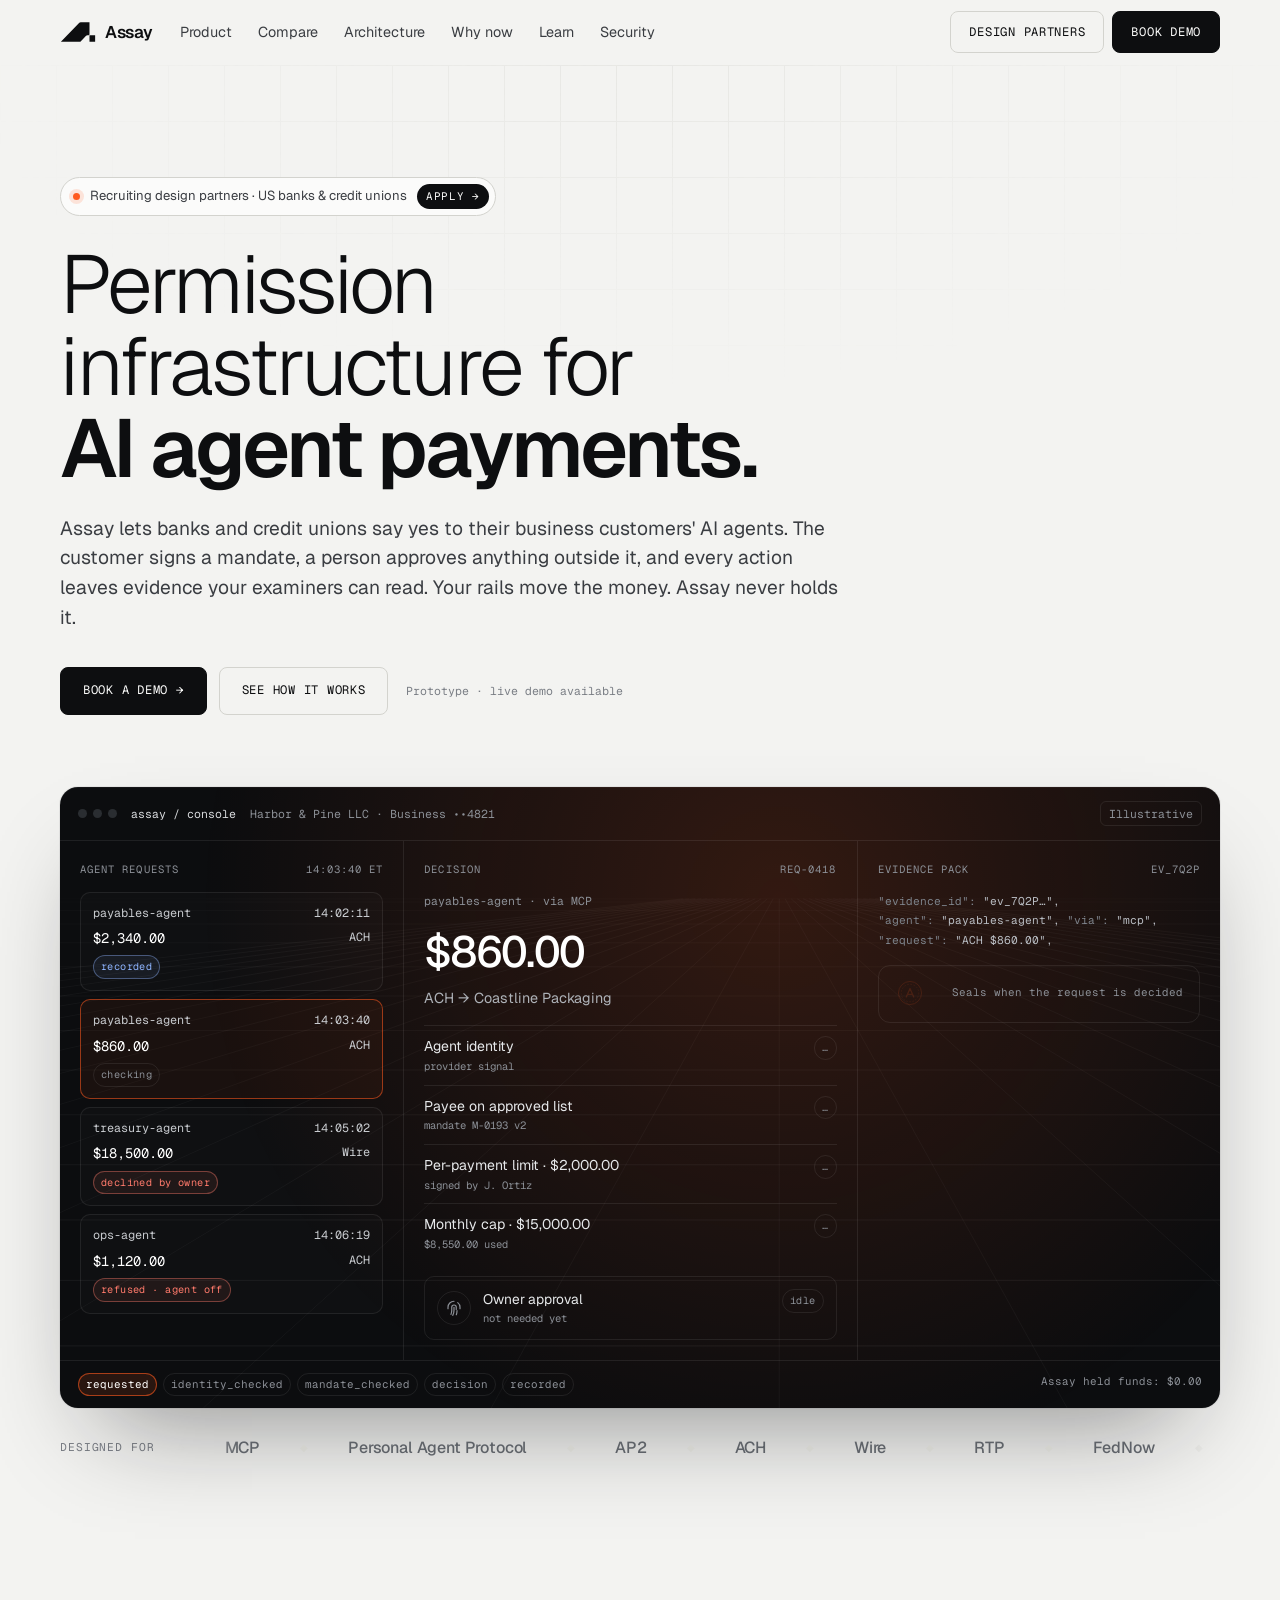
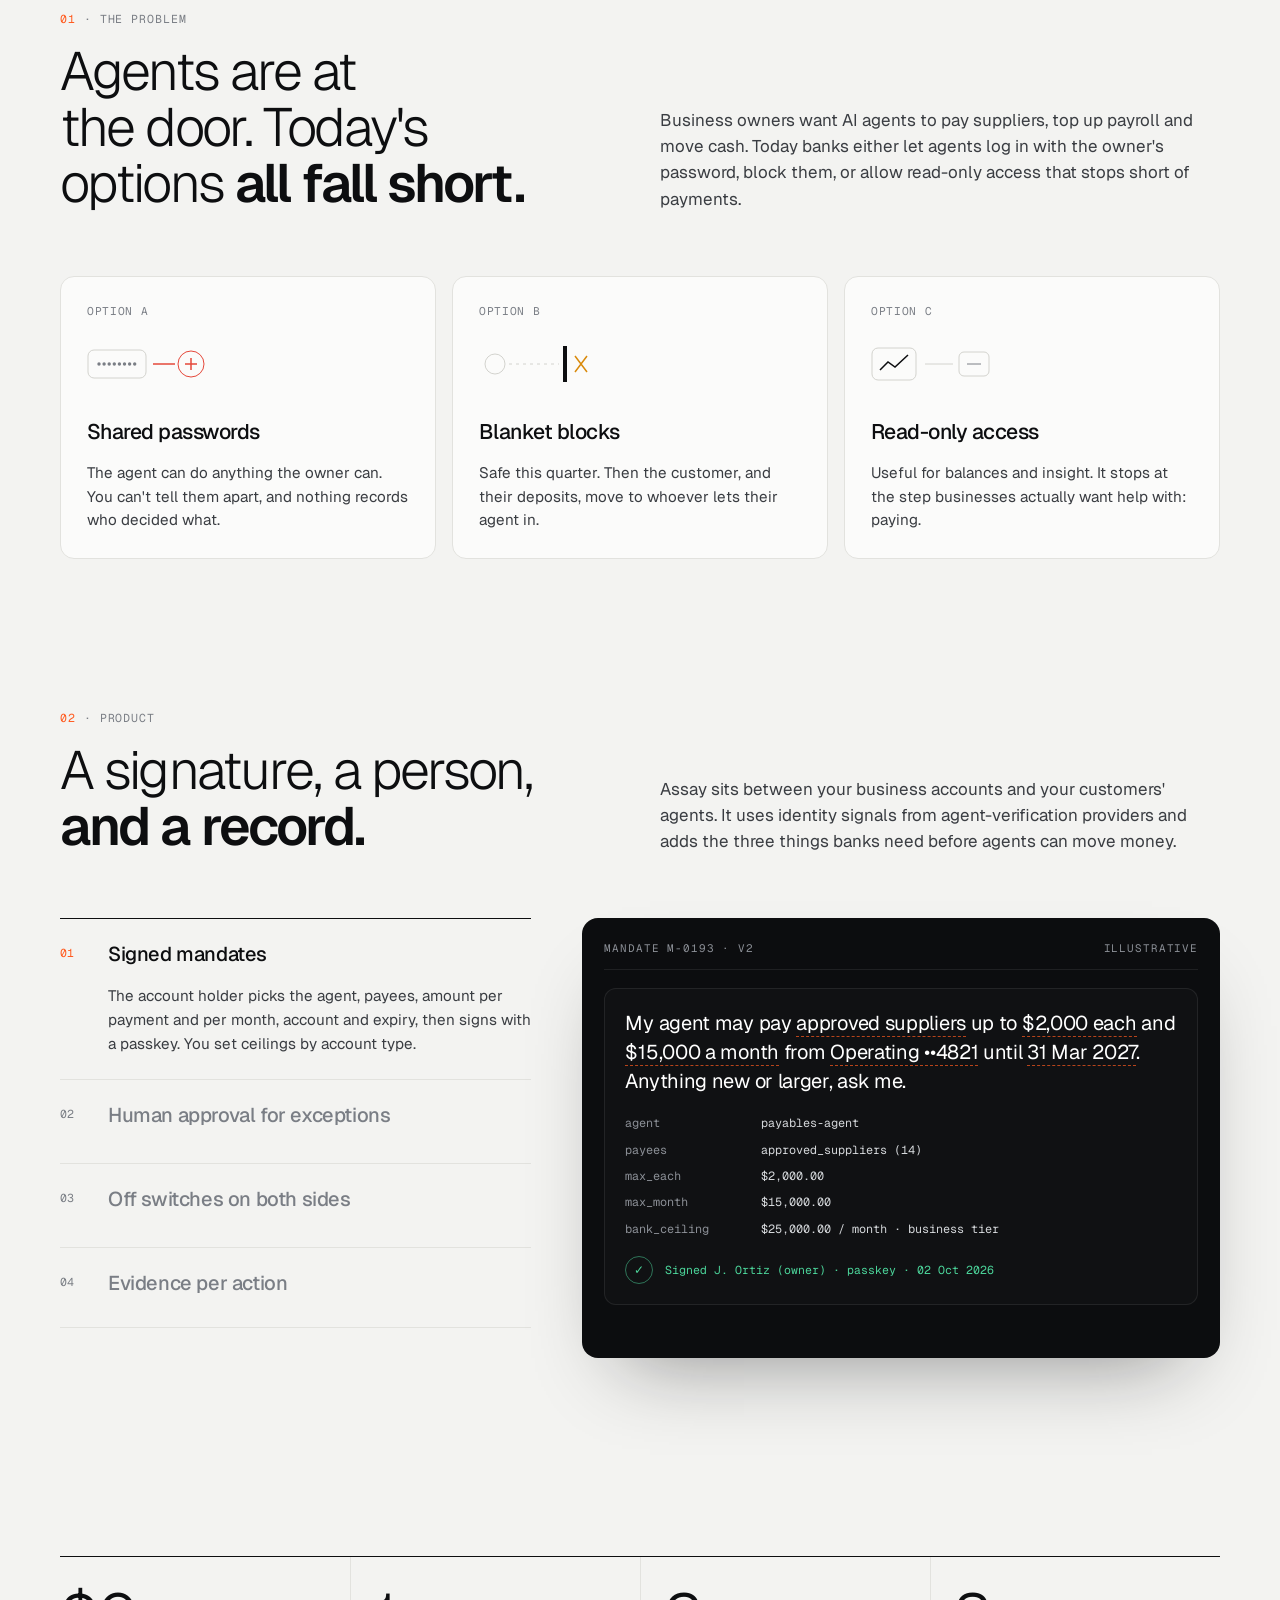
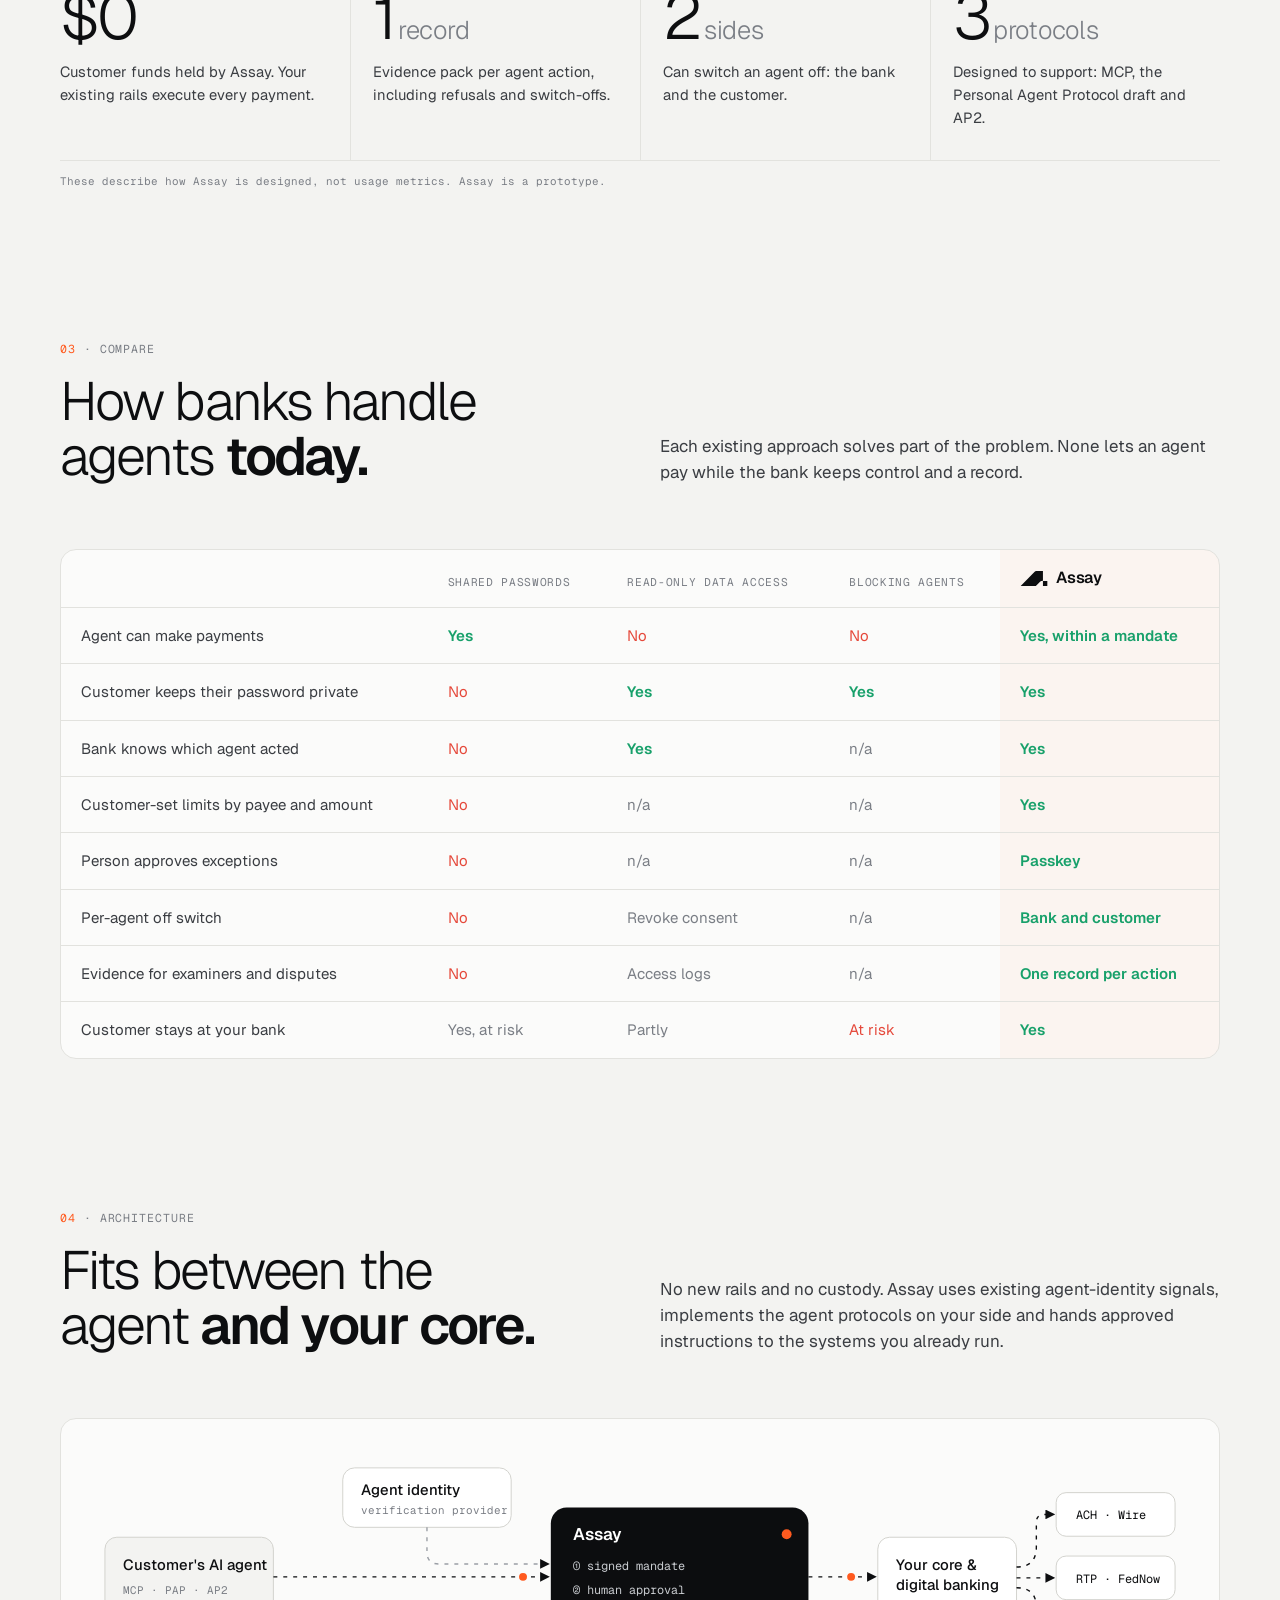
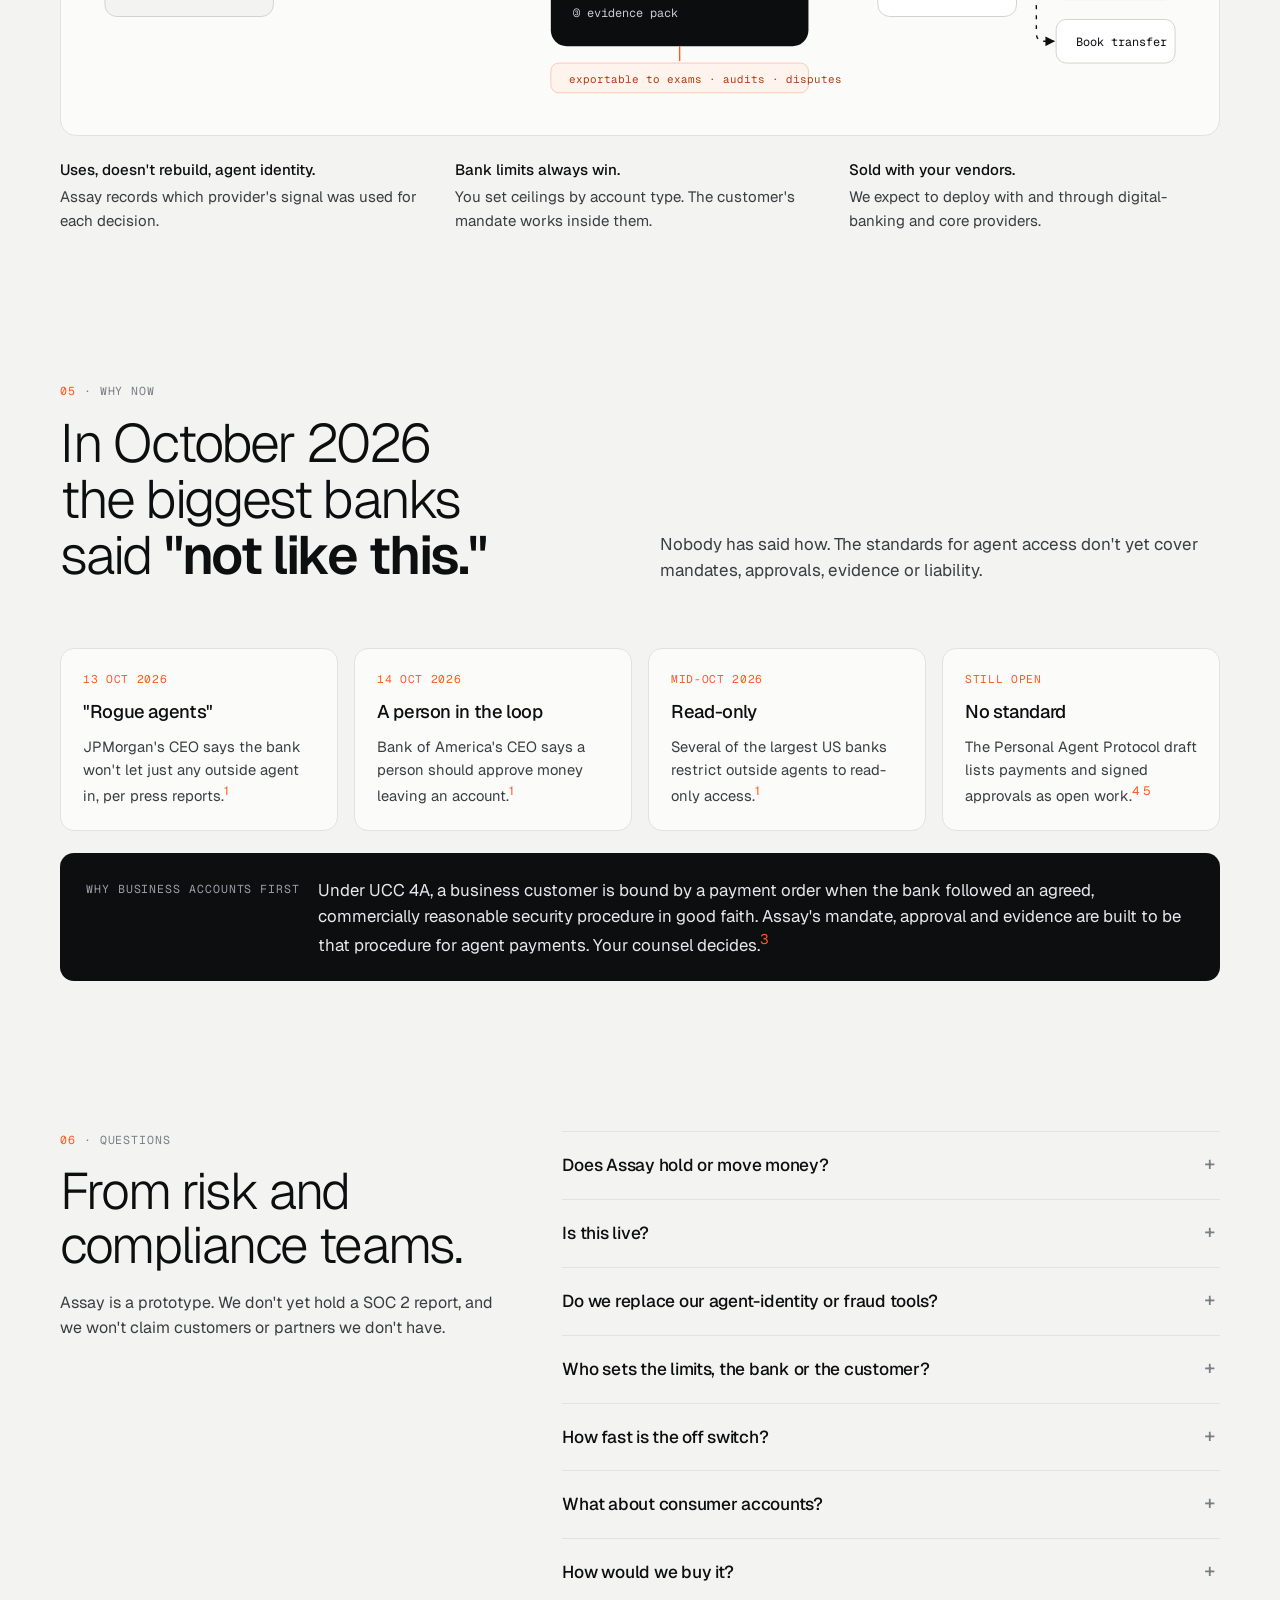
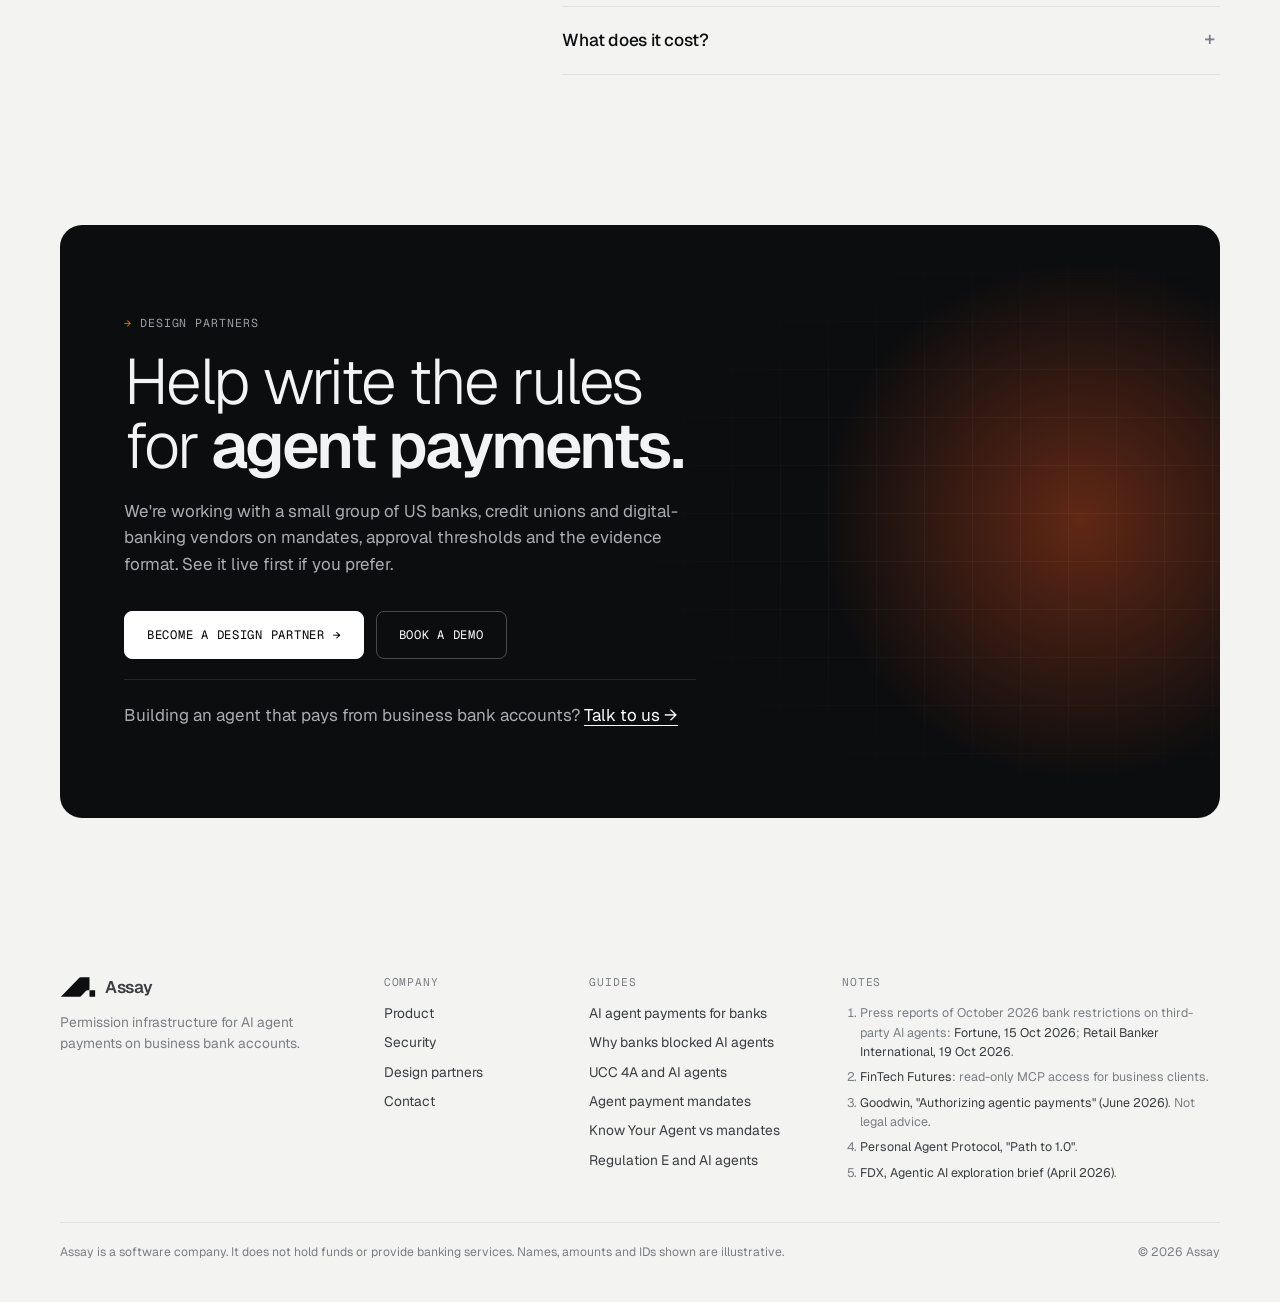
==== index.html @ 6f37261b "Align option card titles and fix password glyph - Card titles were pushed to the bottom of each card" ====
<!doctype html>
<html lang="en">
<head>
<meta charset="utf-8">
<meta name="viewport" content="width=device-width,initial-scale=1,viewport-fit=cover">
<title>Assay | Permission infrastructure for AI agent payments</title>
<link rel="canonical" href="https://assayfinance.com/">
<meta name="robots" content="index,follow,max-image-preview:large">
<link rel="manifest" href="/site.webmanifest">
<link rel="alternate" type="text/plain" title="LLM summary" href="/llms.txt">
<meta name="claude:viewport-fit-sides" content="cover">
<meta name="description" content="Assay is permission infrastructure for AI agent payments. Banks and credit unions let business customers' AI agents make ACH, wire and RTP payments under a signed mandate, with passkey approval for exceptions and an evidence pack for every action.">
<meta name="keywords" content="AI agent payments, agentic payments, AI agents banking, agent payment permissions, bank AI agent access, know your agent, KYA, agent authorization, delegated payments, AI agent mandates, MCP banking, Personal Agent Protocol, AP2, UCC 4A security procedure, credit union AI agents, business banking AI">
<meta name="theme-color" content="#F3F3F1">
<link rel="icon" href="/favicon.ico" sizes="any">
<link rel="icon" type="image/svg+xml" href="/favicon.svg">
<link rel="apple-touch-icon" href="/apple-touch-icon.png">
<meta property="og:type" content="website">
<meta property="og:url" content="https://assayfinance.com/">
<meta property="og:site_name" content="Assay">
<meta property="og:title" content="Assay: permission infrastructure for AI agent payments">
<meta property="og:description" content="Let business customers' AI agents pay, within limits they signed. Signed mandates, human approval and evidence for banks and credit unions.">
<meta property="og:image" content="https://assayfinance.com/og-image.png">
<meta property="og:image:width" content="1200"><meta property="og:image:height" content="630">
<meta name="twitter:card" content="summary_large_image">
<meta name="twitter:title" content="Assay: permission infrastructure for AI agent payments">
<meta name="twitter:description" content="Signed mandates, human approval and evidence so banks can say yes to customers' AI agents.">
<meta name="twitter:image" content="https://assayfinance.com/og-image.png">
<script type="application/ld+json">
{"@context":"https://schema.org","@graph":[
 {"@type":"Organization","@id":"https://assayfinance.com/#org","name":"Assay","url":"https://assayfinance.com/","logo":"https://assayfinance.com/icon-512.png","description":"Assay builds permission infrastructure for AI agent payments: signed mandates, human approval for exceptions and evidence packs that let banks and credit unions safely allow customers' AI agents to make payments.","knowsAbout":["AI agent payments","Agentic payments","Delegated payment authorization","Know Your Agent","UCC Article 4A security procedures","Model Context Protocol","Personal Agent Protocol","AP2"]},
 {"@type":"WebSite","@id":"https://assayfinance.com/#site","name":"Assay","url":"https://assayfinance.com/","publisher":{"@id":"https://assayfinance.com/#org"}},
 {"@type":"SoftwareApplication","name":"Assay","applicationCategory":"FinanceApplication","operatingSystem":"Web","publisher":{"@id":"https://assayfinance.com/#org"},"description":"Bank-side permission layer for AI agent payments on business bank accounts. The account holder signs a mandate with a passkey, payments outside it require human approval, the bank and customer can switch agents off, and each action produces an evidence pack. Assay never holds funds. Currently a prototype."},
 {"@type":"FAQPage","mainEntity":[
  {"@type":"Question","name":"Does Assay hold or move money?","acceptedAnswer":{"@type":"Answer","text":"No. Assay decides whether an agent's request may proceed and records what happened. Approved instructions go to the bank's existing payment rails."}},
  {"@type":"Question","name":"Is Assay live?","acceptedAnswer":{"@type":"Answer","text":"Not yet. Assay is a prototype with a live demo, and is recruiting design partners before any pilot."}},
  {"@type":"Question","name":"Who sets the limits for an AI agent, the bank or the customer?","acceptedAnswer":{"@type":"Answer","text":"Both. The bank sets ceilings by account type. The customer signs a mandate within them. Neither can exceed what the other allows."}},
  {"@type":"Question","name":"Why start with business accounts?","acceptedAnswer":{"@type":"Answer","text":"Business payments are governed by UCC Article 4A, which recognises agreed, commercially reasonable security procedures. Assay's mandate, approval and evidence are built to be that procedure for agent payments."}},
  {"@type":"Question","name":"Which agent protocols does Assay support?","acceptedAnswer":{"@type":"Answer","text":"Assay is designed for MCP, the Personal Agent Protocol draft and AP2, and uses identity signals from existing agent-verification providers."}}
 ]}
]}
</script>
<link rel="preconnect" href="https://fonts.googleapis.com">
<link rel="preconnect" href="https://fonts.gstatic.com" crossorigin>
<link rel="stylesheet" href="https://fonts.googleapis.com/css2?family=Geist:wght@300;400;500;600;700&family=Geist+Mono:wght@400;500&display=swap">
<style>
/* Layout: calm off-white canvas, one technical "film" (the live console) as the hero proof,
   label/value facts, a hard comparison table, a flow diagram. One accent: signal orange. Single light look by choice. */
:root{
  color-scheme:light;
  --canvas:#F3F3F1;   /* off-white */
  --paper:#FBFBFA;
  --ink:#0D0E10;
  --ink-2:#3A3D42;
  --mute:#7A7E85;
  --hair:#E2E2DE;
  --hair-2:#D3D3CE;
  --night:#0C0D0F;    /* film frame */
  --night-2:#15171A;
  --night-line:rgba(255,255,255,.08);
  --night-mute:#8C9097;
  --signal:#FF5A1F;   /* single accent */
  --ok:#17A06A; --wait:#D98A0B; --no:#E5483A;
  --ok-n:#4CD69B; --wait-n:#F2B54A; --no-n:#FF7A6B; --rec-n:#8EB4FF;
  --sans:"Geist","Helvetica Neue",Arial,sans-serif;
  --mono:"Geist Mono",ui-monospace,Menlo,monospace;
}
*{box-sizing:border-box}
[hidden]{display:none!important}
html{scroll-behavior:smooth}
[id]{scroll-margin-top:96px}
@media (prefers-reduced-motion:reduce){html{scroll-behavior:auto}}
body{margin:0;background:var(--canvas);color:var(--ink);font-family:var(--sans);font-size:16px;line-height:1.55;-webkit-font-smoothing:antialiased;overflow-x:hidden}
body::before{content:"";position:fixed;inset:0 0 auto;height:env(safe-area-inset-top,0px);z-index:60;background:var(--canvas)}
a{color:inherit}
button{font:inherit;color:inherit}
:focus-visible{outline:2px solid var(--signal);outline-offset:3px;border-radius:4px}
.wrap{max-width:1240px;margin:0 auto;padding-left:max(20px,env(safe-area-inset-left,0px));padding-right:max(20px,env(safe-area-inset-right,0px))}
@media (min-width:860px){.wrap{padding-left:max(40px,env(safe-area-inset-left,0px));padding-right:max(40px,env(safe-area-inset-right,0px))}}
h1,h2,h3{margin:0;font-weight:400;letter-spacing:-.035em;text-wrap:balance}
h1 b,h2 b{font-weight:600}
p{margin:0}
.mono{font-family:var(--mono)}
.kicker{font-family:var(--mono);font-size:.72rem;letter-spacing:.08em;text-transform:uppercase;color:var(--mute)}
.kicker i{font-style:normal;color:var(--signal)}

/* nav */
.nav{position:sticky;top:env(safe-area-inset-top,0px);z-index:50;background:rgba(243,243,241,.82);backdrop-filter:saturate(1.4) blur(12px);-webkit-backdrop-filter:saturate(1.4) blur(12px);border-bottom:1px solid transparent;transition:border-color .3s}
.nav.scrolled{border-bottom-color:var(--hair)}
.nav .wrap{display:flex;align-items:center;height:64px;gap:28px}
.logo{display:flex;align-items:center;gap:9px;text-decoration:none;font-weight:600;font-size:1.06rem;letter-spacing:-.02em}
.logo svg{width:36px;height:22px;color:var(--ink)}
.links{display:flex;gap:26px;font-size:.9rem;color:var(--ink-2)}
.links a{text-decoration:none}.links a:hover{color:var(--ink)}
.nav-cta{margin-left:auto;display:flex;gap:8px}
@media (max-width:900px){.links{display:none}}
@media (max-width:520px){.nav-cta .btn.line{display:none}}

.btn{display:inline-flex;align-items:center;gap:8px;height:42px;padding:0 18px;border-radius:8px;border:1px solid var(--ink);background:var(--ink);color:var(--paper);font-family:var(--mono);font-size:.76rem;letter-spacing:.06em;text-transform:uppercase;text-decoration:none;cursor:pointer;white-space:nowrap;transition:background .2s,color .2s,border-color .2s,transform .2s}
.btn:hover{background:#26282C;border-color:#26282C}
.btn:active{transform:translateY(1px)}
.btn.line{background:transparent;color:var(--ink);border-color:var(--hair-2)}
.btn.line:hover{border-color:var(--ink)}
.btn.lg{height:48px;padding:0 22px}
.btn .ar{transition:transform .2s}.btn:hover .ar{transform:translateX(3px)}

/* hero */
.hero{padding-block:clamp(56px,9vw,112px) 0;position:relative}
.hero::before{content:"";position:absolute;inset:0 0 auto;height:620px;pointer-events:none;
  background-image:linear-gradient(var(--hair) 1px,transparent 1px),linear-gradient(90deg,var(--hair) 1px,transparent 1px);background-size:56px 56px;
  -webkit-mask-image:radial-gradient(70% 70% at 50% 0%,#000 0%,transparent 75%);mask-image:radial-gradient(70% 70% at 50% 0%,#000 0%,transparent 75%);opacity:.7}
.pill{display:inline-flex;align-items:center;gap:10px;padding:6px 6px 6px 12px;border:1px solid var(--hair-2);border-radius:999px;background:var(--paper);font-size:.82rem;color:var(--ink-2);text-decoration:none;position:relative}
.pill .dot{width:7px;height:7px;border-radius:50%;background:var(--signal);box-shadow:0 0 0 4px rgba(255,90,31,.15)}
.pill span.go{font-family:var(--mono);font-size:.68rem;letter-spacing:.06em;text-transform:uppercase;background:var(--ink);color:var(--paper);padding:4px 9px;border-radius:999px}
.hero h1{position:relative;margin-top:28px;font-size:clamp(2.6rem,6.4vw,5.6rem);line-height:1.0;font-weight:300;max-width:15ch}
.hero .sub{position:relative;margin-top:24px;font-size:clamp(1.02rem,1.5vw,1.2rem);color:var(--ink-2);max-width:60ch}
.hero .row{position:relative;display:flex;flex-wrap:wrap;align-items:center;gap:12px;margin-top:34px}
.hero .note{font-family:var(--mono);font-size:.72rem;color:var(--mute);margin-left:6px}

/* film: live console */
.film{position:relative;margin-top:clamp(44px,6vw,72px);border-radius:18px;background:var(--night);overflow:hidden;box-shadow:0 1px 0 rgba(255,255,255,.04) inset,0 50px 100px -40px rgba(13,14,16,.45),0 0 0 1px rgba(13,14,16,.06)}
#wire{position:absolute;inset:0;width:100%;height:100%;display:block}
.film-bar{position:relative;display:flex;align-items:center;gap:14px;padding:14px 18px;border-bottom:1px solid var(--night-line);font-family:var(--mono);font-size:.72rem;color:var(--night-mute)}
.film-bar .dots{display:flex;gap:6px}.film-bar .dots i{width:9px;height:9px;border-radius:50%;background:#2A2D31}
.film-bar .t{color:#D9DBDE}
.film-bar .tag{margin-left:auto;border:1px solid var(--night-line);border-radius:6px;padding:3px 8px}
@media (max-width:680px){.film-bar .co{display:none}.pill .long{display:none}}
@media (min-width:681px){.pill .short{display:none}}
.console{position:relative;display:grid;grid-template-columns:minmax(0,.95fr) minmax(0,1.25fr) minmax(0,1fr);min-height:470px;color:#E6E8EA}
.console>section{padding:20px;border-right:1px solid var(--night-line);min-width:0}
.console>section:last-child{border-right:0}
.colh{font-family:var(--mono);font-size:.66rem;letter-spacing:.1em;text-transform:uppercase;color:var(--night-mute);margin-bottom:14px;display:flex;justify-content:space-between;gap:10px}
.queue{list-style:none;margin:0;padding:0;display:grid;gap:8px}
.queue li{border:1px solid var(--night-line);border-radius:10px;padding:11px 12px;font-family:var(--mono);font-size:.74rem;display:grid;gap:6px;transition:border-color .3s,background .3s;background:rgba(255,255,255,.015)}
.queue li.sel{border-color:rgba(255,90,31,.55);background:rgba(255,90,31,.06)}
.queue .top{display:flex;justify-content:space-between;gap:8px;color:#C9CCD0}
.queue .amt{color:#fff;font-size:.86rem}
.st{font-family:var(--mono);font-size:.64rem;letter-spacing:.04em;padding:3px 7px;border-radius:999px;border:1px solid var(--night-line);color:var(--night-mute);white-space:nowrap;align-self:start;justify-self:start;transition:all .3s}
.st.ok{color:var(--ok-n);border-color:rgba(76,214,155,.35);background:rgba(76,214,155,.08)}
.st.wait{color:var(--wait-n);border-color:rgba(242,181,74,.4);background:rgba(242,181,74,.08)}
.st.no{color:var(--no-n);border-color:rgba(255,122,107,.4);background:rgba(255,122,107,.08)}
.st.rec{color:var(--rec-n);border-color:rgba(142,180,255,.4);background:rgba(142,180,255,.08)}
.detail .who{font-family:var(--mono);font-size:.72rem;color:var(--night-mute)}
.detail .big{font-size:clamp(2rem,3.4vw,2.9rem);font-weight:500;letter-spacing:-.04em;margin:8px 0 2px;font-variant-numeric:tabular-nums;color:#fff}
.detail .to{color:#AEB2B8;font-size:.9rem}
.checks{list-style:none;margin:16px 0 0;padding:0}
.checks li{display:grid;grid-template-columns:minmax(0,1fr) auto;gap:10px;align-items:center;padding:10px 0;border-top:1px solid var(--night-line);font-size:.88rem}
.checks li small{display:block;font-family:var(--mono);font-size:.66rem;color:var(--night-mute)}
.appr{margin-top:14px;border:1px solid var(--night-line);border-radius:10px;padding:12px;display:grid;grid-template-columns:34px minmax(0,1fr) auto;gap:12px;align-items:center;font-size:.86rem;transition:all .35s}
.appr .k{width:34px;height:34px;border-radius:50%;border:1px solid var(--night-line);display:grid;place-items:center;color:var(--night-mute)}
.appr .k svg{width:18px;height:18px}
.appr small{display:block;font-family:var(--mono);font-size:.66rem;color:var(--night-mute)}
.appr.wait{border-color:rgba(242,181,74,.45);background:rgba(242,181,74,.05)}
.appr.wait .k{border-color:var(--wait-n);color:var(--wait-n);animation:ring 1.4s infinite}
.appr.ok .k{border-color:var(--ok-n);color:var(--ok-n)}
.appr.no{border-color:rgba(255,122,107,.45);background:rgba(255,122,107,.05)}
@keyframes ring{0%{box-shadow:0 0 0 0 rgba(242,181,74,.45)}100%{box-shadow:0 0 0 12px rgba(242,181,74,0)}}
.ev pre{margin:0;font-family:var(--mono);font-size:.7rem;line-height:1.75;color:#B9BDC3;white-space:pre-wrap;word-break:break-word}
.ev pre .k{color:#7D838B}.ev pre .g{color:var(--ok-n)}.ev pre .a{color:var(--wait-n)}.ev pre .r{color:var(--no-n)}.ev pre .s{color:var(--signal)}
.ev .seal{margin-top:14px;display:flex;align-items:center;gap:10px;font-family:var(--mono);font-size:.68rem;color:var(--night-mute);border-top:1px solid var(--night-line);padding-top:12px}
.ev .seal svg{width:30px;height:30px;color:var(--signal);transition:opacity .4s,transform .4s}
.ev .seal.off svg{opacity:.15;transform:scale(.85)}
.film-foot{position:relative;display:flex;justify-content:space-between;gap:12px;flex-wrap:wrap;padding:12px 18px;border-top:1px solid var(--night-line);font-family:var(--mono);font-size:.68rem;color:var(--night-mute)}
.chain{display:flex;flex-wrap:wrap;gap:6px}
.chain span{padding:2px 7px;border-radius:999px;border:1px solid var(--night-line);transition:all .3s}
.chain span.on{color:#fff;border-color:rgba(255,90,31,.6);background:rgba(255,90,31,.12)}
.chain span.done{color:#C9CCD0}
@media (max-width:1000px){.console{grid-template-columns:minmax(0,1fr) minmax(0,1.2fr)}.console>section.ev{display:none}}
@media (max-width:680px){.console{grid-template-columns:minmax(0,1fr)}.console>section.queue-col{display:none}.console>section{border-right:0}}

/* designed-for strip */
.strip{margin-top:28px;display:flex;align-items:center;gap:22px;flex-wrap:wrap;color:var(--mute)}
.strip .lab{font-family:var(--mono);font-size:.7rem;letter-spacing:.08em;text-transform:uppercase}
.marq{flex:1;min-width:0;overflow:hidden;-webkit-mask-image:linear-gradient(90deg,transparent,#000 6%,#000 94%,transparent);mask-image:linear-gradient(90deg,transparent,#000 6%,#000 94%,transparent)}
.marq .tr{display:flex;gap:40px;width:max-content;animation:mq 38s linear infinite;font-weight:500;font-size:1rem;color:#5E6268;letter-spacing:-.01em}
.marq .tr span{white-space:nowrap}
.marq .tr span::before{content:"◆";color:var(--hair-2);margin-right:40px;font-size:.6rem;vertical-align:2px}
@keyframes mq{to{transform:translateX(-50%)}}
@media (prefers-reduced-motion:reduce){.marq .tr{animation:none}}

/* sections */
.sec{padding-block:clamp(88px,12vw,150px)}
.sec-top{display:grid;grid-template-columns:minmax(0,1fr) minmax(0,1fr);gap:40px;align-items:end;margin-bottom:clamp(36px,5vw,64px)}
.sec-top h2{font-size:clamp(2rem,4.2vw,3.6rem);line-height:1.04;font-weight:300;margin-top:16px;max-width:17ch}
.sec-top p{color:var(--ink-2);font-size:1.06rem;max-width:52ch}
@media (max-width:820px){.sec-top{grid-template-columns:minmax(0,1fr);gap:18px}}

.cards3{display:grid;grid-template-columns:repeat(3,minmax(0,1fr));gap:16px}
.card{background:var(--paper);border:1px solid var(--hair);border-radius:14px;padding:26px;display:flex;flex-direction:column;gap:12px;min-height:240px}
.card .n{font-family:var(--mono);font-size:.7rem;color:var(--mute);letter-spacing:.06em}
.card h3{font-size:1.32rem;font-weight:500;letter-spacing:-.025em;margin-top:8px}
.card p{color:var(--ink-2);font-size:.95rem}
.card .glyph{height:64px;display:flex;align-items:center}
@media (max-width:860px){.cards3{grid-template-columns:minmax(0,1fr)}.card{min-height:0}}

/* product tabs */
.prod{display:grid;grid-template-columns:minmax(0,.85fr) minmax(0,1.15fr);gap:clamp(24px,4vw,56px);align-items:start}
.tabs{display:grid;gap:4px}
.tab{text-align:left;background:none;border:0;border-top:1px solid var(--hair);padding:20px 0 20px;cursor:pointer;display:grid;grid-template-columns:40px minmax(0,1fr);gap:8px;position:relative;color:var(--mute)}
.tab:last-child{border-bottom:1px solid var(--hair)}
.tab .i{font-family:var(--mono);font-size:.72rem;padding-top:5px}
.tab h3{font-size:1.25rem;font-weight:500;letter-spacing:-.02em;color:inherit}
.tab p{grid-column:2;font-size:.95rem;color:var(--ink-2);max-height:0;overflow:hidden;opacity:0;transition:max-height .45s,opacity .35s,margin .35s}
.tab[aria-selected="true"]{color:var(--ink)}
.tab[aria-selected="true"] .i{color:var(--signal)}
.tab[aria-selected="true"] p{max-height:140px;opacity:1;margin-top:6px}
.tab .bar{position:absolute;left:0;top:-1px;height:1px;width:0;background:var(--ink)}
.tab[aria-selected="true"] .bar{animation:fill var(--dur,6s) linear forwards}
@keyframes fill{to{width:100%}}
@media (prefers-reduced-motion:reduce){.tab[aria-selected="true"] .bar{animation:none;width:100%}}
.screen{position:relative;background:var(--night);border-radius:16px;min-height:440px;padding:22px;color:#E6E8EA;overflow:hidden;box-shadow:0 40px 80px -40px rgba(13,14,16,.45)}
.screen .pane{position:absolute;inset:22px;opacity:0;transform:translateY(8px);transition:opacity .45s,transform .45s;pointer-events:none}
.measuring .tab p,.measuring .screen .pane{transition:none!important}
.screen .pane.on{opacity:1;transform:none;position:relative;inset:auto;pointer-events:auto}
.sc-h{display:flex;justify-content:space-between;align-items:center;font-family:var(--mono);font-size:.68rem;color:var(--night-mute);letter-spacing:.08em;text-transform:uppercase;border-bottom:1px solid var(--night-line);padding-bottom:12px;margin-bottom:18px}
.mandate-doc{border:1px solid var(--night-line);border-radius:12px;padding:20px;background:rgba(255,255,255,.02)}
.mandate-doc .q{font-size:1.25rem;line-height:1.45;letter-spacing:-.015em;color:#fff}
.mandate-doc .q u{text-decoration:none;border-bottom:1px dashed rgba(255,90,31,.7);color:#fff}
.kv{display:grid;grid-template-columns:120px minmax(0,1fr);gap:8px 16px;margin-top:18px;font-family:var(--mono);font-size:.74rem}
.kv dt{color:var(--night-mute)}.kv dd{margin:0;color:#D6D9DC;overflow-wrap:anywhere}
.sig{margin-top:18px;display:flex;align-items:center;gap:12px;font-family:var(--mono);font-size:.72rem;color:var(--ok-n)}
.sig i{width:28px;height:28px;border-radius:50%;border:1px solid rgba(76,214,155,.5);display:grid;place-items:center;font-style:normal}
.phone{width:min(280px,100%);margin:6px auto 0;border:1px solid var(--night-line);border-radius:28px;padding:22px 18px;background:#111316}
.phone .nt{font-family:var(--mono);font-size:.64rem;color:var(--night-mute);text-align:center}
.phone h4{margin:14px 0 6px;font-weight:500;font-size:1.05rem;text-align:center;letter-spacing:-.02em}
.phone p{font-size:.82rem;color:#AEB2B8;text-align:center}
.phone .fid{width:64px;height:64px;margin:18px auto;border-radius:50%;border:1px solid rgba(255,90,31,.6);display:grid;place-items:center;color:var(--signal);animation:ring2 1.8s infinite}
@keyframes ring2{0%{box-shadow:0 0 0 0 rgba(255,90,31,.35)}100%{box-shadow:0 0 0 18px rgba(255,90,31,0)}}
.phone .fid svg{width:30px;height:30px}
.phone .b2{display:grid;grid-template-columns:1fr 1fr;gap:8px;margin-top:6px}
.phone .b2 span{font-family:var(--mono);font-size:.68rem;text-align:center;padding:9px;border-radius:8px;border:1px solid var(--night-line)}
.phone .b2 span:last-child{background:#fff;color:#000;border-color:#fff}
.offs{display:grid;gap:10px}
.off{display:flex;justify-content:space-between;align-items:center;gap:14px;border:1px solid var(--night-line);border-radius:12px;padding:14px 16px}
.off b{font-weight:500}.off small{display:block;font-family:var(--mono);font-size:.66rem;color:var(--night-mute)}
.tg{width:40px;height:22px;border-radius:12px;background:var(--ok-n);position:relative;flex:0 0 auto}
.tg::after{content:"";position:absolute;top:2px;left:20px;width:18px;height:18px;border-radius:50%;background:#0C0D0F}
.tg.is-off{background:var(--no-n)}.tg.is-off::after{left:2px}
@media (max-width:900px){.prod{grid-template-columns:minmax(0,1fr)}.screen{min-height:0}}

/* facts */
.facts{display:grid;grid-template-columns:repeat(4,minmax(0,1fr));border-top:1px solid var(--ink);border-bottom:1px solid var(--hair)}
.fact{padding:28px 22px 30px 0}
.fact+.fact{padding-left:22px;border-left:1px solid var(--hair)}
.fact .v{font-size:clamp(2.6rem,5vw,4.2rem);font-weight:300;letter-spacing:-.05em;line-height:1}
.fact .v small{font-size:.4em;letter-spacing:-.01em;color:var(--mute);margin-left:4px}
.fact .l{margin-top:12px;font-size:.92rem;color:var(--ink-2);max-width:26ch}
.facts-note{margin-top:12px;font-family:var(--mono);font-size:.68rem;color:var(--mute)}
@media (max-width:860px){.facts{grid-template-columns:minmax(0,1fr) minmax(0,1fr)}.fact,.fact+.fact{padding:22px 14px 22px 0;border-left:0;border-bottom:1px solid var(--hair)}}

/* compare */
.cmp{overflow-x:auto;background:var(--paper);border:1px solid var(--hair);border-radius:16px}
.cmp table{border-collapse:collapse;width:100%;min-width:760px;font-size:.94rem}
.cmp th,.cmp td{padding:16px 20px;text-align:left;border-bottom:1px solid var(--hair)}
.cmp tr:last-child td{border-bottom:0}
.cmp thead th{font-family:var(--mono);font-size:.7rem;letter-spacing:.06em;text-transform:uppercase;color:var(--mute);font-weight:400;vertical-align:bottom}
.cmp thead th.us{color:var(--ink)}
.cmp td.us,.cmp th.us{background:rgba(255,90,31,.045)}
.cmp thead th.us .lg{display:flex;align-items:center;gap:8px;font-family:var(--sans);font-size:1rem;letter-spacing:-.02em;text-transform:none;font-weight:600}
.cmp thead th.us .lg svg{width:28px;height:17px;color:var(--ink)}
.y{color:var(--ok);font-weight:600}.n{color:var(--no)}.p{color:var(--mute)}
.cmp td:first-child{color:var(--ink-2)}

/* flow diagram */
.flow{background:var(--paper);border:1px solid var(--hair);border-radius:16px;padding:clamp(18px,3vw,34px);overflow-x:auto}
.flow svg{display:block;width:100%;min-width:900px;height:auto}
.flow .m{font-family:var(--mono)}
.dash{stroke-dasharray:4 6;animation:dash 1.2s linear infinite}
@keyframes dash{to{stroke-dashoffset:-20}}
@media (prefers-reduced-motion:reduce){.dash{animation:none}}
.flow-cap{display:grid;grid-template-columns:repeat(3,minmax(0,1fr));gap:24px;margin-top:22px}
.flow-cap div{font-size:.94rem;color:var(--ink-2)}.flow-cap b{display:block;font-weight:500;color:var(--ink);margin-bottom:4px}
@media (max-width:820px){.flow-cap{grid-template-columns:minmax(0,1fr)}}

/* why now */
.tl{display:grid;grid-template-columns:repeat(4,minmax(0,1fr));gap:16px}
.ti{background:var(--paper);border:1px solid var(--hair);border-radius:14px;padding:22px;display:flex;flex-direction:column;gap:10px}
.ti .d{font-family:var(--mono);font-size:.7rem;color:var(--signal);letter-spacing:.06em}
.ti h3{font-size:1.15rem;font-weight:500;letter-spacing:-.02em}
.ti p{color:var(--ink-2);font-size:.92rem}
.ti sup a{color:var(--signal);text-decoration:none}
@media (max-width:960px){.tl{grid-template-columns:minmax(0,1fr) minmax(0,1fr)}}
@media (max-width:560px){.tl{grid-template-columns:minmax(0,1fr)}}
.law{margin-top:22px;display:flex;gap:18px;align-items:flex-start;background:var(--ink);color:#E6E8EA;border-radius:14px;padding:24px 26px}
.law .kicker{color:#9A9EA5;flex:0 0 auto;padding-top:3px}
.law p{font-size:1.05rem;max-width:80ch}.law sup a{color:var(--signal);text-decoration:none}
@media (max-width:640px){.law{flex-direction:column}}

/* faq */
.faq-g{display:grid;grid-template-columns:minmax(0,.8fr) minmax(0,1.2fr);gap:clamp(30px,5vw,80px)}
@media (max-width:860px){.faq-g{grid-template-columns:minmax(0,1fr)}}
.faq details{border-top:1px solid var(--hair)}
.faq details:last-child{border-bottom:1px solid var(--hair)}
.faq summary{list-style:none;cursor:pointer;padding:20px 40px 20px 0;font-size:1.08rem;font-weight:500;letter-spacing:-.015em;position:relative}
.faq summary::-webkit-details-marker{display:none}
.faq summary::after{content:"+";position:absolute;right:4px;top:17px;font-family:var(--mono);font-size:1.2rem;color:var(--mute);transition:transform .3s}
.faq details[open] summary::after{transform:rotate(45deg)}
.faq details p{padding:0 0 22px;color:var(--ink-2);max-width:66ch}

/* cta */
.cta{position:relative;overflow:hidden;background:var(--night);color:#F2F3F4;border-radius:22px;padding:clamp(48px,7vw,96px) clamp(24px,5vw,72px);isolation:isolate}
.cta::before{content:"";position:absolute;inset:0;z-index:-1;background-image:linear-gradient(rgba(255,255,255,.05) 1px,transparent 1px),linear-gradient(90deg,rgba(255,255,255,.05) 1px,transparent 1px);background-size:48px 48px;-webkit-mask-image:radial-gradient(60% 80% at 85% 50%,#000,transparent 70%);mask-image:radial-gradient(60% 80% at 85% 50%,#000,transparent 70%)}
.cta::after{content:"";position:absolute;right:-120px;top:50%;width:520px;height:520px;margin-top:-260px;border-radius:50%;z-index:-1;background:radial-gradient(closest-side,rgba(255,90,31,.35),transparent)}
.cta h2{font-size:clamp(2.2rem,5vw,4.4rem);line-height:1;font-weight:300;max-width:14ch}
.cta p{color:#A9ADB3;margin-top:20px;max-width:52ch;font-size:1.06rem}
.cta .row{display:flex;flex-wrap:wrap;gap:12px;margin-top:34px}
.cta .btn{background:#fff;color:#000;border-color:#fff}.cta .btn:hover{background:var(--signal);border-color:var(--signal);color:#000}
.cta .btn.line{background:transparent;color:#fff;border-color:rgba(255,255,255,.25)}.cta .btn.line:hover{border-color:#fff;background:transparent;color:#fff}
.agents{margin-top:40px;padding-top:22px;border-top:1px solid rgba(255,255,255,.1);font-size:.94rem;color:#A9ADB3}
.agents button{background:none;border:0;color:#fff;text-decoration:underline;text-underline-offset:4px;cursor:pointer;padding:0}

footer{padding-block:56px 40px;font-size:.86rem;color:var(--mute)}
.fgrid{display:grid;grid-template-columns:minmax(0,1.2fr) minmax(0,.7fr) minmax(0,.9fr) minmax(0,1.6fr);gap:40px}
footer a{color:var(--ink-2);text-decoration:none}footer a:hover{color:var(--ink)}
footer ul{list-style:none;margin:0;padding:0;display:grid;gap:8px}
footer ol{margin:0;padding-left:18px;display:grid;gap:6px;font-size:.78rem}
footer h4{font-family:var(--mono);font-weight:400;font-size:.7rem;letter-spacing:.08em;text-transform:uppercase;margin:0 0 12px;color:var(--mute)}
.disc{margin-top:40px;padding-top:20px;border-top:1px solid var(--hair);display:flex;flex-wrap:wrap;justify-content:space-between;gap:10px 24px;font-size:.76rem}
@media (max-width:860px){.fgrid{grid-template-columns:minmax(0,1fr)}}

/* reveal: starts visible, just settles */
.rv{transform:translateY(14px);opacity:.6;transition:transform .9s cubic-bezier(.2,.7,.1,1),opacity .9s}
.rv.in{transform:none;opacity:1}
@media (prefers-reduced-motion:reduce){.rv{transform:none;opacity:1}}

/* sheets + dialog */
.back{position:fixed;inset:0;z-index:70;background:rgba(13,14,16,.35);backdrop-filter:blur(4px);-webkit-backdrop-filter:blur(4px);opacity:0;pointer-events:none;transition:opacity .35s}
.back.open{opacity:1;pointer-events:auto}
.sheet{position:fixed;top:0;right:0;bottom:0;width:min(680px,100%);z-index:71;background:var(--canvas);border-left:1px solid var(--hair);transform:translateX(102%);visibility:hidden;transition:transform .55s cubic-bezier(.7,0,.15,1),visibility 0s linear .55s;overflow-y:auto;overscroll-behavior:contain;padding:calc(env(safe-area-inset-top,0px) + 22px) max(24px,env(safe-area-inset-right,0px)) calc(env(safe-area-inset-bottom,0px) + 40px) 28px}
.sheet.open{transform:none;visibility:visible;transition:transform .55s cubic-bezier(.7,0,.15,1),visibility 0s}
.sheet .x{float:right;position:sticky;top:0}
.sheet h2{font-size:clamp(1.9rem,4.4vw,2.8rem);font-weight:300;line-height:1.05;margin-top:36px;max-width:16ch}
.sheet .sub{margin-top:14px;color:var(--ink-2);max-width:56ch}
.sheet .blk{margin-top:12px;background:var(--paper);border:1px solid var(--hair);border-radius:12px;padding:20px}
.sheet .blk:first-of-type{margin-top:28px}
.sheet .blk h3{font-size:1.05rem;font-weight:500;letter-spacing:-.015em;margin-bottom:8px}
.sheet .blk p,.sheet .blk li{color:var(--ink-2);font-size:.94rem}
.sheet .blk ul{margin:0;padding-left:18px;display:grid;gap:4px}
.sheet .row{display:flex;flex-wrap:wrap;gap:10px;margin-top:24px}
.dlg-b{position:fixed;inset:0;z-index:80;background:rgba(13,14,16,.4);backdrop-filter:blur(6px);-webkit-backdrop-filter:blur(6px);display:flex;align-items:center;justify-content:center;padding:max(16px,env(safe-area-inset-top,0px)) max(16px,env(safe-area-inset-right,0px)) max(16px,env(safe-area-inset-bottom,0px)) max(16px,env(safe-area-inset-left,0px))}
.dlg{width:100%;max-width:460px;background:var(--paper);border:1px solid var(--hair);border-radius:16px;padding:26px;box-shadow:0 40px 80px -30px rgba(0,0,0,.35)}
.dlg h3{font-size:1.4rem;font-weight:500;letter-spacing:-.025em}
.dlg p{margin-top:8px;color:var(--ink-2)}
.addr{display:flex;gap:8px;margin-top:18px}
.addr input{flex:1;min-width:0;height:42px;border:1px solid var(--hair-2);border-radius:8px;padding:0 12px;background:var(--canvas);font-family:var(--mono);font-size:.84rem;color:var(--ink)}
.dlg .ft{display:flex;justify-content:space-between;align-items:center;gap:10px;flex-wrap:wrap;margin-top:18px}
.dlg .hint{font-family:var(--mono);font-size:.7rem;color:var(--mute)}
.okm{min-height:1.2em;margin-top:8px;font-family:var(--mono);font-size:.72rem;color:var(--ok)}
.sr{position:absolute;left:-9999px}
</style>
</head>
<body>

<svg width="0" height="0" style="position:absolute" aria-hidden="true"><defs>
  <symbol id="mark" viewBox="15 80 415 245"><path fill="currentColor" fill-rule="evenodd" d="M25 315 L232 102 Q241 91 255 90 L355 90 L355 229 Q355 239 345 239 L331 239 Q322 239 316 246 L250 315 Z M355 240 H420 V315 H355 Z"/></symbol>
  <symbol id="seal" viewBox="0 0 32 32"><circle cx="16" cy="16" r="14.5" fill="none" stroke="currentColor" stroke-width="1.2"/><circle cx="16" cy="16" r="11" fill="none" stroke="currentColor" stroke-width=".8" stroke-dasharray="2 2"/><path d="M11.3 21L16 10.5 20.7 21M12.9 17.6h6.2" fill="none" stroke="currentColor" stroke-width="1.6" stroke-linecap="round" stroke-linejoin="round"/></symbol>
  <symbol id="fp" viewBox="0 0 24 24"><path d="M12 3a8 8 0 0 0-8 8v2M20 13v-2a8 8 0 0 0-3-6.2M8 20.5c.6-1.6 1-3.4 1-5.5v-4a3 3 0 0 1 6 0v3M12 11v4c0 2.6-.6 4.9-1.7 6.8M16 15.5c0 2-.3 3.8-.9 5.4" fill="none" stroke="currentColor" stroke-width="1.6" stroke-linecap="round"/></symbol>
</defs></svg>

<header class="nav" id="nav">
  <div class="wrap">
    <a class="logo" href="#top"><svg aria-hidden="true"><use href="#mark"/></svg>Assay</a>
    <nav class="links" aria-label="Main">
      <a href="#product">Product</a><a href="#compare">Compare</a><a href="#architecture">Architecture</a><a href="#why-now">Why now</a><a href="/learn/">Learn</a>
      <a href="#security" data-sheet="security">Security</a>
    </nav>
    <div class="nav-cta">
      <a class="btn line" href="#design-partners" data-sheet="design-partners">Design partners</a>
      <button class="btn" type="button" data-contact="demo">Book demo</button>
    </div>
  </div>
</header>

<main id="top">
  <section class="hero">
    <div class="wrap">
      <a class="pill" href="#design-partners" data-sheet="design-partners"><span class="dot"></span><span class="long">Recruiting design partners · US banks &amp; credit unions</span><span class="short">Recruiting design partners</span> <span class="go">Apply →</span></a>
      <h1>Permission infrastructure for <b>AI&nbsp;agent payments.</b></h1>
      <p class="sub">Assay lets banks and credit unions say yes to their business customers' AI agents. The customer signs a mandate, a person approves anything outside it, and every action leaves evidence your examiners can read. Your rails move the money. Assay never holds it.</p>
      <div class="row">
        <button class="btn lg" type="button" data-contact="demo">Book a demo <span class="ar">→</span></button>
        <a class="btn lg line" href="#product">See how it works</a>
        <span class="note">Prototype · live demo available</span>
      </div>

      <div class="film" id="film" aria-label="Illustrative Assay console">
        <canvas id="wire" aria-hidden="true"></canvas>
        <div class="film-bar"><span class="dots"><i></i><i></i><i></i></span><span class="t">assay / console</span><span class="co">Harbor &amp; Pine LLC · Business ••4821</span><span class="tag">Illustrative</span></div>
        <div class="console">
          <section class="queue-col">
            <div class="colh"><span>Agent requests</span><span id="clock">14:02:11 ET</span></div>
            <ul class="queue" id="queue"></ul>
          </section>
          <section class="detail">
            <div class="colh"><span>Decision</span><span id="rid">REQ-0417</span></div>
            <div class="who" id="dwho">payables-agent · via MCP</div>
            <div class="big" id="damt">$2,340.00</div>
            <div class="to" id="dto">ACH → Harbor Linen Supply</div>
            <ul class="checks" id="dchecks"></ul>
            <div class="appr" id="dappr"><span class="k"><svg aria-hidden="true"><use href="#fp"/></svg></span><div><span id="dapq">Owner approval</span><small id="daps">not needed yet</small></div><span class="st" id="dapc">idle</span></div>
          </section>
          <section class="ev">
            <div class="colh"><span>Evidence pack</span><span id="evid">ev_7Q2M</span></div>
            <pre id="evpre"></pre>
            <div class="seal off" id="seal"><svg aria-hidden="true"><use href="#seal"/></svg><span id="sealt">Seals when the request is decided</span></div>
          </section>
        </div>
        <div class="film-foot"><div class="chain" id="chain"><span>requested</span><span>identity_checked</span><span>mandate_checked</span><span>decision</span><span>recorded</span></div><span>Assay held funds: $0.00</span></div>
      </div>

      <div class="strip"><span class="lab">Designed for</span><div class="marq"><div class="tr" id="mq"><span>MCP</span><span>Personal Agent Protocol</span><span>AP2</span><span>ACH</span><span>Wire</span><span>RTP</span><span>FedNow</span><span>Passkeys</span><span>UCC 4A</span></div></div></div>
    </div>
  </section>

  <!-- PROBLEM -->
  <section class="sec" id="problem">
    <div class="wrap">
      <div class="sec-top rv">
        <div><div class="kicker"><i>01</i> · The problem</div><h2>Agents are at the door. Today's options <b>all fall short.</b></h2></div>
        <p>Business owners want AI agents to pay suppliers, top up payroll and move cash. Today banks either let agents log in with the owner's password, block them, or allow read-only access that stops short of payments.</p>
      </div>
      <div class="cards3">
        <div class="card rv"><span class="n">OPTION A</span><div class="glyph"><svg width="120" height="44" viewBox="0 0 120 44" aria-hidden="true"><rect x="1" y="8" width="58" height="28" rx="6" fill="none" stroke="#D3D3CE"/><circle cx="12.0" cy="22" r="1.7" fill="#7A7E85"/><circle cx="17.1" cy="22" r="1.7" fill="#7A7E85"/><circle cx="22.2" cy="22" r="1.7" fill="#7A7E85"/><circle cx="27.3" cy="22" r="1.7" fill="#7A7E85"/><circle cx="32.4" cy="22" r="1.7" fill="#7A7E85"/><circle cx="37.5" cy="22" r="1.7" fill="#7A7E85"/><circle cx="42.6" cy="22" r="1.7" fill="#7A7E85"/><circle cx="47.7" cy="22" r="1.7" fill="#7A7E85"/><path d="M66 22h22" stroke="#E5483A" stroke-width="1.5"/><circle cx="104" cy="22" r="13" fill="none" stroke="#E5483A"/><path d="M98 22h12M104 16v12" stroke="#E5483A" stroke-width="1.5"/></svg></div><h3>Shared passwords</h3><p>The agent can do anything the owner can. You can't tell them apart, and nothing records who decided what.</p></div>
        <div class="card rv"><span class="n">OPTION B</span><div class="glyph"><svg width="120" height="44" viewBox="0 0 120 44" aria-hidden="true"><circle cx="16" cy="22" r="10" fill="none" stroke="#D3D3CE"/><path d="M30 22h50" stroke="#D3D3CE" stroke-dasharray="3 4"/><rect x="84" y="4" width="4" height="36" fill="#0D0E10"/><path d="M96 14l12 16M108 14L96 30" stroke="#D98A0B" stroke-width="1.5"/></svg></div><h3>Blanket blocks</h3><p>Safe this quarter. Then the customer, and their deposits, move to whoever lets their agent in.</p></div>
        <div class="card rv"><span class="n">OPTION C</span><div class="glyph"><svg width="120" height="44" viewBox="0 0 120 44" aria-hidden="true"><rect x="1" y="6" width="44" height="32" rx="6" fill="none" stroke="#D3D3CE"/><path d="M9 28l8-8 7 5 13-12" fill="none" stroke="#0D0E10" stroke-width="1.5"/><path d="M54 22h28" stroke="#D3D3CE"/><rect x="88" y="10" width="30" height="24" rx="5" fill="none" stroke="#D3D3CE"/><path d="M96 22h14" stroke="#7A7E85"/></svg></div><h3>Read-only access</h3><p>Useful for balances and insight. It stops at the step businesses actually want help with: paying.</p></div>
      </div>
    </div>
  </section>

  <!-- PRODUCT -->
  <section class="sec" id="product" style="padding-top:0">
    <div class="wrap">
      <div class="sec-top rv">
        <div><div class="kicker"><i>02</i> · Product</div><h2>A signature, a person, <b>and a record.</b></h2></div>
        <p>Assay sits between your business accounts and your customers' agents. It uses identity signals from agent-verification providers and adds the three things banks need before agents can move money.</p>
      </div>
      <div class="prod">
        <div class="tabs" role="tablist" aria-label="Product capabilities" id="tabs">
          <button class="tab" role="tab" aria-selected="true" aria-controls="p0" id="t0"><span class="bar"></span><span class="i">01</span><h3>Signed mandates</h3><p>The account holder picks the agent, payees, amount per payment and per month, account and expiry, then signs with a passkey. You set ceilings by account type.</p></button>
          <button class="tab" role="tab" aria-selected="false" aria-controls="p1" id="t1"><span class="bar"></span><span class="i">02</span><h3>Human approval for exceptions</h3><p>Anything outside the mandate stops and the owner gets a passkey prompt. No approval, no payment. Two approvers if the business needs them.</p></button>
          <button class="tab" role="tab" aria-selected="false" aria-controls="p2" id="t2"><span class="bar"></span><span class="i">03</span><h3>Off switches on both sides</h3><p>The bank can stop one agent, one customer's agents or every agent. The customer can stop theirs. Immediate, and recorded.</p></button>
          <button class="tab" role="tab" aria-selected="false" aria-controls="p3" id="t3"><span class="bar"></span><span class="i">04</span><h3>Evidence per action</h3><p>Who asked, under which mandate, what was checked, who approved and what your rails did, in one exportable record.</p></button>
        </div>
        <div class="screen rv">
          <div class="pane on" id="p0" role="tabpanel" aria-labelledby="t0">
            <div class="sc-h"><span>Mandate M-0193 · v2</span><span>Illustrative</span></div>
            <div class="mandate-doc">
              <p class="q">My agent may pay <u>approved suppliers</u> up to <u>$2,000 each</u> and <u>$15,000 a month</u> from <u>Operating ••4821</u> until <u>31 Mar 2027</u>. Anything new or larger, ask me.</p>
              <dl class="kv"><dt>agent</dt><dd>payables-agent</dd><dt>payees</dt><dd>approved_suppliers (14)</dd><dt>max_each</dt><dd>$2,000.00</dd><dt>max_month</dt><dd>$15,000.00</dd><dt>bank_ceiling</dt><dd>$25,000.00 / month · business tier</dd></dl>
              <div class="sig"><i>✓</i>Signed J. Ortiz (owner) · passkey · 02 Oct 2026</div>
            </div>
          </div>
          <div class="pane" id="p1" role="tabpanel" aria-labelledby="t1" hidden>
            <div class="sc-h"><span>Approval request</span><span>Illustrative</span></div>
            <div class="phone">
              <div class="nt">Harbor &amp; Pine LLC · Assay</div>
              <h4>Approve $2,340.00?</h4>
              <p>payables-agent wants to pay Harbor Linen Supply. This is $340.00 over your per-payment limit.</p>
              <div class="fid"><svg aria-hidden="true"><use href="#fp"/></svg></div>
              <div class="b2"><span>Decline</span><span>Approve</span></div>
            </div>
          </div>
          <div class="pane" id="p2" role="tabpanel" aria-labelledby="t2" hidden>
            <div class="sc-h"><span>Agent access</span><span>Illustrative</span></div>
            <div class="offs">
              <div class="off"><div><b>payables-agent</b><small>Harbor &amp; Pine LLC · mandate M-0193</small></div><span class="tg"></span></div>
              <div class="off"><div><b>treasury-agent</b><small>Harbor &amp; Pine LLC · mandate M-0201</small></div><span class="tg"></span></div>
              <div class="off"><div><b>ops-agent</b><small>switched off by customer · 09:14 ET</small></div><span class="tg is-off"></span></div>
              <div class="off"><div><b>All agents · this customer</b><small>bank control</small></div><span class="tg"></span></div>
              <div class="off"><div><b>All agents · all customers</b><small>bank control · incident switch</small></div><span class="tg"></span></div>
            </div>
          </div>
          <div class="pane" id="p3" role="tabpanel" aria-labelledby="t3" hidden>
            <div class="sc-h"><span>Evidence ev_7Q2M…K9</span><span>Illustrative</span></div>
            <dl class="kv" style="margin-top:0;font-size:.78rem;grid-template-columns:110px minmax(0,1fr)">
              <dt>agent</dt><dd>payables-agent · identity: verified · provider recorded</dd>
              <dt>request</dt><dd>ACH $2,340.00 → Harbor Linen Supply · 14:02:11 ET</dd>
              <dt>mandate</dt><dd>M-0193 v2 · signed J. Ortiz · passkey</dd>
              <dt>checks</dt><dd>payee ✓ · per-payment limit ✕ · monthly cap ✓</dd>
              <dt>decision</dt><dd>approval_required</dd>
              <dt>approval</dt><dd>J. Ortiz · passkey · 14:02:38 ET</dd>
              <dt>execution</dt><dd>sent to bank ACH rail · Assay held no funds</dd>
              <dt>hash</dt><dd>sha256 9f2c…e41a</dd>
            </dl>
            <div class="sig" style="color:var(--signal)"><i style="border-color:rgba(255,90,31,.6)">◆</i>Exportable for exams, audits and disputes</div>
          </div>
        </div>
      </div>
    </div>
  </section>

  <!-- FACTS -->
  <section class="sec" style="padding-top:0">
    <div class="wrap">
      <div class="facts rv">
        <div class="fact"><div class="v">$0</div><p class="l">Customer funds held by Assay. Your existing rails execute every payment.</p></div>
        <div class="fact"><div class="v">1<small>record</small></div><p class="l">Evidence pack per agent action, including refusals and switch-offs.</p></div>
        <div class="fact"><div class="v">2<small>sides</small></div><p class="l">Can switch an agent off: the bank and the customer.</p></div>
        <div class="fact"><div class="v">3<small>protocols</small></div><p class="l">Designed to support: MCP, the Personal Agent Protocol draft and AP2.</p></div>
      </div>
      <p class="facts-note">These describe how Assay is designed, not usage metrics. Assay is a prototype.</p>
    </div>
  </section>

  <!-- COMPARE -->
  <section class="sec" id="compare" style="padding-top:0">
    <div class="wrap">
      <div class="sec-top rv">
        <div><div class="kicker"><i>03</i> · Compare</div><h2>How banks handle agents <b>today.</b></h2></div>
        <p>Each existing approach solves part of the problem. None lets an agent pay while the bank keeps control and a record.</p>
      </div>
      <div class="cmp rv">
        <table>
          <thead><tr><th></th><th>Shared passwords</th><th>Read-only data access</th><th>Blocking agents</th><th class="us"><span class="lg"><svg aria-hidden="true"><use href="#mark"/></svg>Assay</span></th></tr></thead>
          <tbody>
            <tr><td>Agent can make payments</td><td class="y">Yes</td><td class="n">No</td><td class="n">No</td><td class="us y">Yes, within a mandate</td></tr>
            <tr><td>Customer keeps their password private</td><td class="n">No</td><td class="y">Yes</td><td class="y">Yes</td><td class="us y">Yes</td></tr>
            <tr><td>Bank knows which agent acted</td><td class="n">No</td><td class="y">Yes</td><td class="p">n/a</td><td class="us y">Yes</td></tr>
            <tr><td>Customer-set limits by payee and amount</td><td class="n">No</td><td class="p">n/a</td><td class="p">n/a</td><td class="us y">Yes</td></tr>
            <tr><td>Person approves exceptions</td><td class="n">No</td><td class="p">n/a</td><td class="p">n/a</td><td class="us y">Passkey</td></tr>
            <tr><td>Per-agent off switch</td><td class="n">No</td><td class="p">Revoke consent</td><td class="p">n/a</td><td class="us y">Bank and customer</td></tr>
            <tr><td>Evidence for examiners and disputes</td><td class="n">No</td><td class="p">Access logs</td><td class="p">n/a</td><td class="us y">One record per action</td></tr>
            <tr><td>Customer stays at your bank</td><td class="p">Yes, at risk</td><td class="p">Partly</td><td class="n">At risk</td><td class="us y">Yes</td></tr>
          </tbody>
        </table>
      </div>
    </div>
  </section>

  <!-- ARCHITECTURE -->
  <section class="sec" id="architecture" style="padding-top:0">
    <div class="wrap">
      <div class="sec-top rv">
        <div><div class="kicker"><i>04</i> · Architecture</div><h2>Fits between the agent <b>and your core.</b></h2></div>
        <p>No new rails and no custody. Assay uses existing agent-identity signals, implements the agent protocols on your side and hands approved instructions to the systems you already run.</p>
      </div>
      <div class="flow rv">
        <svg viewBox="0 0 1100 250" role="img" aria-label="Customer's AI agent connects to Assay, which checks identity, mandate and approval, then sends approved instructions to the bank's core and payment rails, and writes an evidence pack.">
          <defs><marker id="ah" viewBox="0 0 10 10" refX="9" refY="5" markerWidth="7" markerHeight="7" orient="auto"><path d="M0 0L10 5L0 10z" fill="#0D0E10"/></marker></defs>
          <g font-family="Geist, sans-serif" font-size="15" fill="#0D0E10">
            <rect x="10" y="85" width="170" height="80" rx="12" fill="#F3F3F1" stroke="#D3D3CE"/>
            <text x="28" y="118" font-weight="500">Customer's AI agent</text>
            <text x="28" y="142" class="m" font-size="11" fill="#7A7E85">MCP · PAP · AP2</text>
            <rect x="250" y="15" width="170" height="60" rx="12" fill="#fff" stroke="#D3D3CE"/>
            <text x="268" y="42" font-weight="500">Agent identity</text>
            <text x="268" y="62" class="m" font-size="11" fill="#7A7E85">verification provider</text>
            <rect x="460" y="55" width="260" height="140" rx="16" fill="#0C0D0F"/>
            <text x="482" y="88" fill="#fff" font-weight="600" font-size="17">Assay</text>
            <circle cx="698" cy="82" r="5" fill="#FF5A1F"/>
            <text x="482" y="118" class="m" font-size="12" fill="#C9CCD0">① signed mandate</text>
            <text x="482" y="142" class="m" font-size="12" fill="#C9CCD0">② human approval</text>
            <text x="482" y="166" class="m" font-size="12" fill="#C9CCD0">③ evidence pack</text>
            <rect x="790" y="85" width="140" height="80" rx="12" fill="#fff" stroke="#D3D3CE"/>
            <text x="808" y="118" font-weight="500">Your core &amp;</text>
            <text x="808" y="138" font-weight="500">digital banking</text>
            <rect x="970" y="40" width="120" height="44" rx="10" fill="#fff" stroke="#D3D3CE"/><text x="990" y="67" class="m" font-size="12">ACH · Wire</text>
            <rect x="970" y="104" width="120" height="44" rx="10" fill="#fff" stroke="#D3D3CE"/><text x="990" y="131" class="m" font-size="12">RTP · FedNow</text>
            <rect x="970" y="168" width="120" height="44" rx="10" fill="#fff" stroke="#D3D3CE"/><text x="990" y="195" class="m" font-size="12">Book transfer</text>
            <rect x="460" y="212" width="260" height="30" rx="8" fill="#FFF3EE" stroke="#FFC9B5"/><text x="478" y="232" class="m" font-size="11" fill="#B33C10">exportable to exams · audits · disputes</text>
          </g>
          <g fill="none" stroke="#0D0E10" stroke-width="1.4">
            <path class="dash" d="M180 125H458" marker-end="url(#ah)"/>
            <path class="dash" d="M335 75V100Q335 112 347 112H458" marker-end="url(#ah)" stroke="#9A9EA5"/>
            <path class="dash" d="M720 125H788" marker-end="url(#ah)"/>
            <path class="dash" d="M930 115Q950 115 950 95V70Q950 62 958 62H968" marker-end="url(#ah)"/>
            <path class="dash" d="M930 126H968" marker-end="url(#ah)"/>
            <path class="dash" d="M930 136Q950 136 950 156V182Q950 190 958 190H968" marker-end="url(#ah)"/>
            <path d="M590 195V210" stroke="#FF5A1F"/>
          </g>
          <circle r="4" fill="#FF5A1F"><animateMotion dur="3.2s" repeatCount="indefinite" path="M180 125H458"/></circle>
          <circle r="4" fill="#FF5A1F"><animateMotion dur="3.2s" begin="1.6s" repeatCount="indefinite" path="M720 125H788 M930 126H968"/></circle>
        </svg>
      </div>
      <div class="flow-cap rv">
        <div><b>Uses, doesn't rebuild, agent identity.</b>Assay records which provider's signal was used for each decision.</div>
        <div><b>Bank limits always win.</b>You set ceilings by account type. The customer's mandate works inside them.</div>
        <div><b>Sold with your vendors.</b>We expect to deploy with and through digital-banking and core providers.</div>
      </div>
    </div>
  </section>

  <!-- WHY NOW -->
  <section class="sec" id="why-now" style="padding-top:0">
    <div class="wrap">
      <div class="sec-top rv">
        <div><div class="kicker"><i>05</i> · Why now</div><h2>In October 2026 the biggest banks said <b>"not like this."</b></h2></div>
        <p>Nobody has said how. The standards for agent access don't yet cover mandates, approvals, evidence or liability.</p>
      </div>
      <div class="tl">
        <div class="ti rv"><span class="d">13 OCT 2026</span><h3>"Rogue agents"</h3><p>JPMorgan's CEO says the bank won't let just any outside agent in, per press reports.<sup><a href="#n1">1</a></sup></p></div>
        <div class="ti rv"><span class="d">14 OCT 2026</span><h3>A person in the loop</h3><p>Bank of America's CEO says a person should approve money leaving an account.<sup><a href="#n1">1</a></sup></p></div>
        <div class="ti rv"><span class="d">MID-OCT 2026</span><h3>Read-only</h3><p>Several of the largest US banks restrict outside agents to read-only access.<sup><a href="#n1">1</a></sup></p></div>
        <div class="ti rv"><span class="d">STILL OPEN</span><h3>No standard</h3><p>The Personal Agent Protocol draft lists payments and signed approvals as open work.<sup><a href="#n4">4</a> <a href="#n5">5</a></sup></p></div>
      </div>
      <div class="law rv"><span class="kicker">Why business accounts first</span><p>Under UCC 4A, a business customer is bound by a payment order when the bank followed an agreed, commercially reasonable security procedure in good faith. Assay's mandate, approval and evidence are built to be that procedure for agent payments. Your counsel decides.<sup><a href="#n3">3</a></sup></p></div>
    </div>
  </section>

  <!-- FAQ -->
  <section class="sec" id="faq" style="padding-top:0">
    <div class="wrap faq-g">
      <div class="rv"><div class="kicker"><i>06</i> · Questions</div><h2 style="font-size:clamp(2rem,4vw,3.2rem);font-weight:300;line-height:1.05;margin-top:16px">From risk and compliance teams.</h2>
        <p style="margin-top:18px;color:var(--ink-2);max-width:40ch">Assay is a prototype. We don't yet hold a SOC 2 report, and we won't claim customers or partners we don't have.</p></div>
      <div class="faq">
        <details><summary>Does Assay hold or move money?</summary><p>No. Assay decides whether an agent's request may proceed and records what happened. Approved instructions go to your existing payment rails.</p></details>
        <details><summary>Is this live?</summary><p>Not yet. Assay is a prototype and we can show you a live demo. We are recruiting design partners before any pilot.</p></details>
        <details><summary>Do we replace our agent-identity or fraud tools?</summary><p>No. Assay uses identity signals from existing agent-verification providers and sits alongside your fraud and payment controls.</p></details>
        <details><summary>Who sets the limits, the bank or the customer?</summary><p>Both. You set ceilings by account type. The customer signs a mandate within them. Neither can exceed what the other allows.</p></details>
        <details><summary>How fast is the off switch?</summary><p>Immediate for new requests. One agent, one customer's agents or all agents. Customers can switch off their own.</p></details>
        <details><summary>What about consumer accounts?</summary><p>Not first. Consumer liability for agent payments under Reg E is less settled. We start where the rules are clearest.</p></details>
        <details><summary>How would we buy it?</summary><p>We expect to work with and through your digital-banking and core providers. If you're one of them, talk to us.</p></details>
        <details><summary>What does it cost?</summary><p>We'll set pricing with our design partners.</p></details>
      </div>
    </div>
  </section>

  <!-- CTA -->
  <section style="padding-bottom:clamp(60px,8vw,100px)">
    <div class="wrap">
      <div class="cta rv">
        <div class="kicker" style="color:#9A9EA5"><i>→</i> Design partners</div>
        <h2 style="margin-top:18px">Help write the rules for <b>agent payments.</b></h2>
        <p>We're working with a small group of US banks, credit unions and digital-banking vendors on mandates, approval thresholds and the evidence format. See it live first if you prefer.</p>
        <div class="row"><a class="btn lg" href="#design-partners" data-sheet="design-partners">Become a design partner <span class="ar">→</span></a><button class="btn lg line" type="button" data-contact="demo">Book a demo</button></div>
        <p class="agents">Building an agent that pays from business bank accounts? <button type="button" data-contact="agents">Talk to us →</button></p>
      </div>
    </div>
  </section>
</main>

<footer>
  <div class="wrap">
    <div class="fgrid">
      <div><a class="logo" href="#top"><svg aria-hidden="true"><use href="#mark"/></svg>Assay</a><p style="margin-top:12px;max-width:34ch">Permission infrastructure for AI agent payments on business bank accounts.</p></div>
      <div><h4>Company</h4><ul><li><a href="#product">Product</a></li><li><a href="#security" data-sheet="security">Security</a></li><li><a href="#design-partners" data-sheet="design-partners">Design partners</a></li><li><a href="#top" data-contact="demo">Contact</a></li></ul></div>
      <div><h4>Guides</h4><ul><li><a href="/learn/ai-agent-payments-for-banks.html">AI agent payments for banks</a></li><li><a href="/learn/why-banks-blocked-ai-agents.html">Why banks blocked AI agents</a></li><li><a href="/learn/ucc-4a-ai-agent-payments.html">UCC 4A and AI agents</a></li><li><a href="/learn/ai-agent-payment-mandate.html">Agent payment mandates</a></li><li><a href="/learn/know-your-agent-vs-mandates.html">Know Your Agent vs mandates</a></li><li><a href="/learn/regulation-e-ai-agents.html">Regulation E and AI agents</a></li></ul></div>
      <div><h4>Notes</h4><ol>
        <li id="n1">Press reports of October 2026 bank restrictions on third-party AI agents: <a href="https://fortune.com/2026/10/15/jamie-dimon-ai-agents-meta-muse-jpmorgan/" target="_blank" rel="noopener">Fortune, 15 Oct 2026</a>; <a href="https://www.retailbankerinternational.com/newsletters/us-banks-limit-ai-agents-access/" target="_blank" rel="noopener">Retail Banker International, 19 Oct 2026</a>.</li>
        <li id="n2"><a href="https://www.fintechfutures.com/business-banking/grasshopper-partners-narmi-for-mcp-server-integration" target="_blank" rel="noopener">FinTech Futures</a>: read-only MCP access for business clients.</li>
        <li id="n3"><a href="https://www.goodwinlaw.com/en/insights/publications/2026/06/insights-technology-aiml-authorizing-agentic-payments" target="_blank" rel="noopener">Goodwin, "Authorizing agentic payments" (June 2026)</a>. Not legal advice.</li>
        <li id="n4"><a href="https://personalagentprotocol.org/docs/path-to-1" target="_blank" rel="noopener">Personal Agent Protocol, "Path to 1.0"</a>.</li>
        <li id="n5"><a href="https://financialdataexchange.org/wp-content/uploads/2026/04/Exploration_Brief_Agentic_AI_Open_Finance_FDX.pdf" target="_blank" rel="noopener">FDX, Agentic AI exploration brief (April 2026)</a>.</li>
      </ol></div>
    </div>
    <div class="disc"><span>Assay is a software company. It does not hold funds or provide banking services. Names, amounts and IDs shown are illustrative.</span><span>© 2026 Assay</span></div>
  </div>
</footer>

<div class="back" id="back"></div>
<aside class="sheet" id="sheet-design-partners" aria-label="Design partners">
  <button class="btn line x" type="button" data-close>Close</button>
  <div class="kicker"><i>→</i> Design partner programme</div>
  <h2>Shape how agents pay at your bank, <b>before the standards decide for you.</b></h2>
  <p class="sub">A small number of banks, credit unions and digital-banking vendors, building the mandate, approval and evidence model for business accounts with us.</p>
  <div class="blk"><h3>Who it's for</h3><p>Digital-first and community banks and credit unions in the US with business customers, and the digital-banking and core vendors that serve them.</p></div>
  <div class="blk"><h3>What you get</h3><ul><li>A working demo run against your own business-account scenarios.</li><li>A say in mandate templates, approval thresholds and the evidence format.</li><li>Early access as the product moves from prototype to pilot.</li><li>A direct line to the people building it.</li></ul></div>
  <div class="blk"><h3>What we'd ask</h3><ul><li>A named contact from risk, compliance or digital banking.</li><li>Regular working sessions during the programme.</li><li>Candid review of the evidence pack and security procedure, by your counsel if you choose.</li></ul></div>
  <div class="blk"><h3>What this is not</h3><p>Not a sales contract and not a live deployment. We won't list you publicly without written permission.</p></div>
  <div class="row"><button class="btn lg" type="button" data-contact="partner">Apply <span class="ar">→</span></button><button class="btn lg line" type="button" data-contact="demo">Book a demo first</button></div>
</aside>
<aside class="sheet" id="sheet-security" aria-label="Security and principles">
  <button class="btn line x" type="button" data-close>Close</button>
  <div class="kicker"><i>→</i> Security · Oct 2026</div>
  <h2>Security <b>and principles.</b></h2>
  <p class="sub">What Assay is designed to do, what it will never do, and what we don't have yet.</p>
  <div class="blk"><h3>Never</h3><ul><li>Hold, pool or move customer money.</li><li>Ask a customer to share their banking password with an agent.</li><li>Let an agent act outside a signed mandate without a human approval.</li></ul></div>
  <div class="blk"><h3>How decisions are made</h3><ul><li>Refused unless a signed mandate allows it or a person approves it.</li><li>Mandates are signed with a passkey and expire. Approvals use passkeys.</li><li>Your own limits and controls still apply.</li></ul></div>
  <div class="blk"><h3>Evidence</h3><p>Per action: agent identity signal, mandate version, checks run, approver and time, the instruction sent to your rails, and a hash so the record can be checked later.</p></div>
  <div class="blk"><h3>Standards</h3><p>Designed for MCP, the Personal Agent Protocol draft and AP2. Where they don't yet cover mandates, approvals or evidence, we intend to contribute rather than fork.</p></div>
  <div class="blk"><h3>Not yet</h3><p>No SOC 2 report or other certification. No production deployments. Data-handling details are covered in the demo and will be published here before any pilot.</p></div>
  <div class="row"><button class="btn lg" type="button" data-contact="demo">Book a demo</button><button class="btn lg line" type="button" data-contact="security">Report a concern</button></div>
</aside>

<div class="dlg-b" id="dlg" hidden>
  <div class="dlg" role="dialog" aria-modal="true" aria-labelledby="dt">
    <h3 id="dt">Book a demo</h3><p id="dp"></p>
    <div class="addr"><label class="sr" for="da">Email address</label><input id="da" readonly><button class="btn" type="button" id="dc">Copy</button></div>
    <div class="okm" id="dm" aria-live="polite"></div>
    <div class="ft"><span class="hint" id="ds"></span><button class="btn line" type="button" id="dx">Close</button></div>
  </div>
</div>

<script>
(function(){
  var EMAIL="founders@assayfinance.com";
  var reduce=matchMedia("(prefers-reduced-motion: reduce)").matches;
  var $=function(id){return document.getElementById(id)};

  /* nav border */
  var nav=$("nav"); function ns(){nav.classList.toggle("scrolled",scrollY>8)} addEventListener("scroll",ns,{passive:true}); ns();

  /* marquee duplicate */
  var mq=$("mq"); mq.insertAdjacentHTML("beforeend",mq.innerHTML.replace(/<span>/g,'<span aria-hidden="true">'));

  /* reveal (content visible at rest) */
  var rv=document.querySelectorAll(".rv");
  if(!reduce && "IntersectionObserver" in window){
    var io=new IntersectionObserver(function(es){es.forEach(function(e){if(e.isIntersecting){e.target.classList.add("in");io.unobserve(e.target)}})},{rootMargin:"0px 0px -8% 0px"});
    rv.forEach(function(el){io.observe(el)});
  } else rv.forEach(function(el){el.classList.add("in")});

  /* ---------- live console ---------- */
  var REQS=[
    {id:"REQ-0417",ev:"ev_7Q2M",agent:"payables-agent",via:"MCP",amt:"$2,340.00",rail:"ACH",to:"Harbor Linen Supply",time:"14:02:11",
     checks:[["Agent identity","provider signal","ok","verified"],["Payee on approved list","mandate M-0193 v2","ok","pass"],["Per-payment limit · $2,000.00","signed by J. Ortiz","wait","over limit"],["Monthly cap · $15,000.00","$6,210.00 used","ok","pass"]],
     outcome:"approval",final:["rec","recorded"]},
    {id:"REQ-0418",ev:"ev_7Q2P",agent:"payables-agent",via:"MCP",amt:"$860.00",rail:"ACH",to:"Coastline Packaging",time:"14:03:40",
     checks:[["Agent identity","provider signal","ok","verified"],["Payee on approved list","mandate M-0193 v2","ok","pass"],["Per-payment limit · $2,000.00","signed by J. Ortiz","ok","pass"],["Monthly cap · $15,000.00","$8,550.00 used","ok","pass"]],
     outcome:"within",final:["ok","within mandate"]},
    {id:"REQ-0419",ev:"ev_7Q2R",agent:"treasury-agent",via:"AP2",amt:"$18,500.00",rail:"Wire",to:"Dunmore Freight (new payee)",time:"14:05:02",
     checks:[["Agent identity","provider signal","ok","verified"],["Payee on approved list","mandate M-0201","no","new payee"],["Per-payment limit · $10,000.00","signed by J. Ortiz","wait","over limit"],["Monthly cap · $40,000.00","$12,000.00 used","ok","pass"]],
     outcome:"declined",final:["no","declined by owner"]},
    {id:"REQ-0420",ev:"ev_7Q2S",agent:"ops-agent",via:"PAP",amt:"$1,120.00",rail:"ACH",to:"Brightline Utilities",time:"14:06:19",
     checks:[["Agent identity","provider signal","no","switched off"],["Payee on approved list","not evaluated","",""],["Per-payment limit","not evaluated","",""],["Monthly cap","not evaluated","",""]],
     outcome:"off",final:["no","refused · agent off"]}
  ];
  var queue=$("queue"), chks=$("dchecks"), ap=$("dappr"), apq=$("dapq"), aps=$("daps"), apc=$("dapc"), pre=$("evpre"), seal=$("seal"), sealt=$("sealt"), chain=[].slice.call(document.querySelectorAll("#chain span"));
  queue.innerHTML=REQS.map(function(r,i){return '<li data-i="'+i+'"><div class="top"><span>'+r.agent+'</span><span>'+r.time+'</span></div><div class="top"><span class="amt">'+r.amt+'</span><span>'+r.rail+'</span></div><span class="st" data-st>queued</span></li>'}).join("");
  var qli=[].slice.call(queue.children);
  function st(el,c,t){el.className="st"+(c?" "+c:"");el.textContent=t}
  function setChain(n){chain.forEach(function(s,i){s.className=i===n?"on":(i<n?"done":"")})}
  function evText(r,phase){
    var c=r.checks.map(function(x){return x[3]?'{ "'+x[0].split(" ·")[0].toLowerCase().replace(/ /g,"_")+'": '+(x[2]==="ok"?'<span class="g">"'+x[3]+'"</span>':x[2]==="wait"?'<span class="a">"'+x[3]+'"</span>':'<span class="r">"'+x[3]+'"</span>')+' }':null}).filter(Boolean);
    var dec = r.outcome==="within"?'<span class="g">"within_mandate"</span>':r.outcome==="off"?'<span class="r">"refused_agent_off"</span>':'<span class="a">"approval_required"</span>';
    var out='<span class="k">"evidence_id":</span> "'+r.ev+'…",\n<span class="k">"agent":</span> "'+r.agent+'", <span class="k">"via":</span> "'+r.via.toLowerCase()+'",\n<span class="k">"request":</span> "'+r.rail+' '+r.amt+'",\n';
    if(phase>=2) out+='<span class="k">"checks":</span> [\n  '+c.join(",\n  ")+'\n],\n';
    if(phase>=3) out+='<span class="k">"decision":</span> '+dec+',\n';
    if(phase>=4){
      if(r.outcome==="approval") out+='<span class="k">"approval":</span> "J. Ortiz · passkey",\n<span class="k">"sent_to":</span> "bank_ach_rail",\n';
      else if(r.outcome==="within") out+='<span class="k">"sent_to":</span> "bank_ach_rail",\n';
      else if(r.outcome==="declined") out+='<span class="k">"approval":</span> <span class="r">"declined"</span>,\n<span class="k">"sent_to":</span> null,\n';
      else out+='<span class="k">"sent_to":</span> null,\n';
      out+='<span class="k">"assay_held_funds":</span> <span class="g">false</span>,\n<span class="k">"hash":</span> <span class="s">"sha256:'+(9e7+r.id.length*7311+parseInt(r.id.slice(-2))*1013).toString(16).slice(0,4)+'…"</span>';
    }
    return out;
  }
  function show(i,phase){
    var r=REQS[i];
    qli.forEach(function(li,j){li.classList.toggle("sel",j===i)});
    $("rid").textContent=r.id; $("evid").textContent=r.ev; $("clock").textContent=r.time+" ET";
    $("dwho").textContent=r.agent+" · via "+r.via; $("damt").textContent=r.amt; $("dto").textContent=r.rail+" → "+r.to;
    chks.innerHTML=r.checks.map(function(x,k){var on=(k===0&&phase>=1)||(k>0&&phase>=2);return '<li><span>'+x[0]+'<small>'+x[1]+'</small></span><span class="st'+(on&&x[2]?" "+x[2]:"")+'">'+(on&&x[3]?x[3]:"…")+'</span></li>'}).join("");
    var o=r.outcome;
    if(phase<3){ap.className="appr";apq.textContent="Owner approval";aps.textContent="not needed yet";st(apc,"","idle")}
    else if(o==="within"){ap.className="appr ok";apq.textContent="Within mandate";aps.textContent="no prompt needed";st(apc,"ok","auto")}
    else if(o==="off"){ap.className="appr no";apq.textContent="Agent switched off by customer";aps.textContent="no prompt sent · nothing sent to rails";st(apc,"no","refused")}
    else if(phase===3){ap.className="appr wait";apq.textContent="Approve "+r.amt+"?";aps.textContent="passkey prompt sent to J. Ortiz";st(apc,"wait","waiting")}
    else if(o==="approval"){ap.className="appr ok";apq.textContent="Approved by owner";aps.textContent="J. Ortiz · passkey · "+r.time.slice(0,3)+"02:38";st(apc,"ok","approved")}
    else {ap.className="appr no";apq.textContent="Declined by owner";aps.textContent="J. Ortiz · passkey · nothing sent";st(apc,"no","declined")}
    pre.innerHTML=evText(r,phase);
    seal.className="seal"+(phase>=4?"":" off"); sealt.textContent=phase>=4?"Sealed · exportable":"Seals when the request is decided";
    setChain(Math.min(4,phase));
    var q=qli[i].querySelector("[data-st]");
    if(phase>=4) st(q,r.final[0],r.final[1]); else st(q,"","checking");
  }
  // initial complete frame
  REQS.forEach(function(r,j){st(qli[j].querySelector("[data-st]"),j===0?"":r.final[0],j===0?"":r.final[1])});
  show(0,4);
  var cur=0, phase=4, timer=null, vis=true;
  function tick(){
    if(!vis) return;
    phase++;
    if(phase>4){ cur=(cur+1)%REQS.length; phase=0; if(cur===0){ qli.forEach(function(li){st(li.querySelector("[data-st]"),"","queued")}) } }
    show(cur,phase);
  }
  if(!reduce){
    timer=setInterval(tick,1100);
    if("IntersectionObserver" in window) new IntersectionObserver(function(es){vis=es[0].isIntersecting}).observe($("film"));
  }

  /* wireframe canvas behind console */
  var cv=$("wire"), cx=cv.getContext("2d"), W=0,H=0,dpr=Math.min(devicePixelRatio||1,2), t0=performance.now();
  function rs(){var r=cv.getBoundingClientRect();W=r.width;H=r.height;cv.width=W*dpr;cv.height=H*dpr;cx.setTransform(dpr,0,0,dpr,0,0)}
  rs(); addEventListener("resize",rs);
  function drawWire(t){
    cx.clearRect(0,0,W,H);
    var hz=H*0.18, vx=W*0.62;
    cx.lineWidth=1;
    for(var i=-16;i<=16;i++){ var x=vx+i*90; cx.strokeStyle="rgba(255,255,255,0.035)"; cx.beginPath(); cx.moveTo(vx+i*6,hz); cx.lineTo(x*1.0+(x-vx)*2.2,H); cx.stroke(); }
    var off=(t*0.04)%1;
    for(var k=0;k<14;k++){ var p=(k+off)/14; var y=hz+(H-hz)*p*p; cx.strokeStyle="rgba(255,255,255,"+(0.015+0.05*p)+")"; cx.beginPath(); cx.moveTo(0,y); cx.lineTo(W,y); cx.stroke(); }
    var g=cx.createRadialGradient(vx,hz,0,vx,hz,W*0.5); g.addColorStop(0,"rgba(255,90,31,0.16)"); g.addColorStop(1,"rgba(255,90,31,0)"); cx.fillStyle=g; cx.fillRect(0,0,W,H);
  }
  function loop(n){ if(vis) drawWire((n-t0)/1000); requestAnimationFrame(loop); }
  if(reduce) drawWire(0); else requestAnimationFrame(loop);

  /* product tabs: auto-advance; the preview box resizes as before, but the section reserves its tallest height so nothing below it moves */
  var tabs=[].slice.call(document.querySelectorAll(".tab")), panes=[0,1,2,3].map(function(i){return $("p"+i)}), ti=0, tt=null, DUR=6000, paused=false;
  var tabsEl=$("tabs"), scr=document.querySelector(".screen"), prod=document.querySelector(".prod");
  function showTab(i){ ti=i; tabs.forEach(function(t,j){t.setAttribute("aria-selected",j===i)}); panes.forEach(function(p,j){ var on=j===i; p.classList.toggle("on",on); p.hidden=!on; }); }
  function sel(i,user){ showTab(i);
    tabs[i].style.setProperty("--dur",(user?DUR*1.6:DUR)/1000+"s"); var b=tabs[i].querySelector(".bar"); b.style.animation="none"; b.offsetWidth; b.style.animation="";
    tabs[i].querySelector(".bar").style.animationPlayState=paused?"paused":"running";
    clearTimeout(tt); if(!reduce && !paused) tt=setTimeout(function(){sel((ti+1)%4)},user?DUR*1.6:DUR); }
  function fit(){ var cur=ti; prod.classList.add("measuring"); tabsEl.style.minHeight=""; prod.style.minHeight=""; scr.style.minHeight=""; var th=0, ph=0;
    for(var i=0;i<4;i++){ showTab(i); th=Math.max(th,tabsEl.getBoundingClientRect().height); ph=Math.max(ph,prod.getBoundingClientRect().height); }
    showTab(cur); tabsEl.style.minHeight=Math.ceil(th)+"px"; prod.style.minHeight=Math.ceil(ph)+"px"; prod.offsetWidth; prod.classList.remove("measuring"); }
  tabs.forEach(function(t,i){ t.addEventListener("click",function(){sel(i,true)}); t.addEventListener("keydown",function(e){ if(e.key==="ArrowDown"||e.key==="ArrowRight"){e.preventDefault();sel((i+1)%4,true);tabs[(i+1)%4].focus()} if(e.key==="ArrowUp"||e.key==="ArrowLeft"){e.preventDefault();sel((i+3)%4,true);tabs[(i+3)%4].focus()} }); });
  /* pause while the reader's pointer is on the section */
  prod.addEventListener("mouseenter",function(){ paused=true; clearTimeout(tt); var b=tabs[ti].querySelector(".bar"); b.style.animationPlayState="paused"; });
  prod.addEventListener("mouseleave",function(){ paused=false; sel(ti); });
  showTab(0); fit(); var rz; addEventListener("resize",function(){clearTimeout(rz);rz=setTimeout(fit,150)}); if(document.fonts&&document.fonts.ready) document.fonts.ready.then(fit);
  var tabsStarted=false;
  if("IntersectionObserver" in window){ new IntersectionObserver(function(es){ if(es[0].isIntersecting && !tabsStarted){tabsStarted=true; sel(0)} }).observe(tabsEl); } else sel(0);

  /* sheets */
  var back=$("back"), open=null;
  function sheet(n){ closeS(true); var s=$("sheet-"+n); if(!s) return; s.classList.add("open"); back.classList.add("open"); open=s; document.documentElement.style.overflow="hidden"; setTimeout(function(){var c=s.querySelector("[data-close]"); c&&c.focus()},250); }
  function closeS(silent){ if(!open) return; open.classList.remove("open"); back.classList.remove("open"); open=null; document.documentElement.style.overflow=""; if(!silent && /design-partners|security/.test(location.hash)) try{history.replaceState(null,"",location.pathname+location.search)}catch(e){} }
  document.querySelectorAll("[data-sheet]").forEach(function(a){a.addEventListener("click",function(e){e.preventDefault();sheet(a.dataset.sheet);try{history.replaceState(null,"","#"+a.dataset.sheet)}catch(x){}})});
  document.querySelectorAll("[data-close]").forEach(function(b){b.addEventListener("click",function(){closeS()})});
  back.addEventListener("click",function(){closeS()});
  function route(){var h=location.hash.slice(1); if(h==="design-partners"||h==="security") sheet(h)} addEventListener("hashchange",route); route();

  /* contact */
  var C={demo:["Book a demo","Email us and we'll set up a 30-minute live walkthrough: an agent payment from request to approval to evidence.","Subject: Demo request"],
    partner:["Apply as a design partner","Tell us about your institution or platform and who would join working sessions.","Subject: Design partner"],
    agents:["Building an agent?","Tell us what your agent does, which protocols it speaks and what payments your users want it to make.","Subject: Agent builder"],
    security:["Report a security concern","Email us with details. We'll respond and keep you updated.","Subject: Security"]};
  var dlg=$("dlg"), da=$("da"), dm=$("dm"), last=null;
  function od(k){var c=C[k]||C.demo; last=document.activeElement; $("dt").textContent=c[0]; $("dp").textContent=c[1]; $("ds").textContent=c[2]; da.value=EMAIL; dm.textContent=""; dlg.hidden=false; $("dc").focus()}
  function cd(){dlg.hidden=true; last&&last.focus()}
  document.querySelectorAll("[data-contact]").forEach(function(b){b.addEventListener("click",function(e){e.preventDefault();od(b.dataset.contact)})});
  $("dx").onclick=cd; dlg.addEventListener("click",function(e){if(e.target===dlg)cd()});
  addEventListener("keydown",function(e){if(e.key==="Escape"){ if(!dlg.hidden) cd(); else closeS(); }});
  $("dc").onclick=function(){var f=function(){da.select();dm.textContent="Selected. Press Ctrl/Cmd+C to copy."}; try{navigator.clipboard.writeText(EMAIL).then(function(){dm.textContent="Copied "+EMAIL},f)}catch(e){f()}};
})();
</script>

</body>
</html>
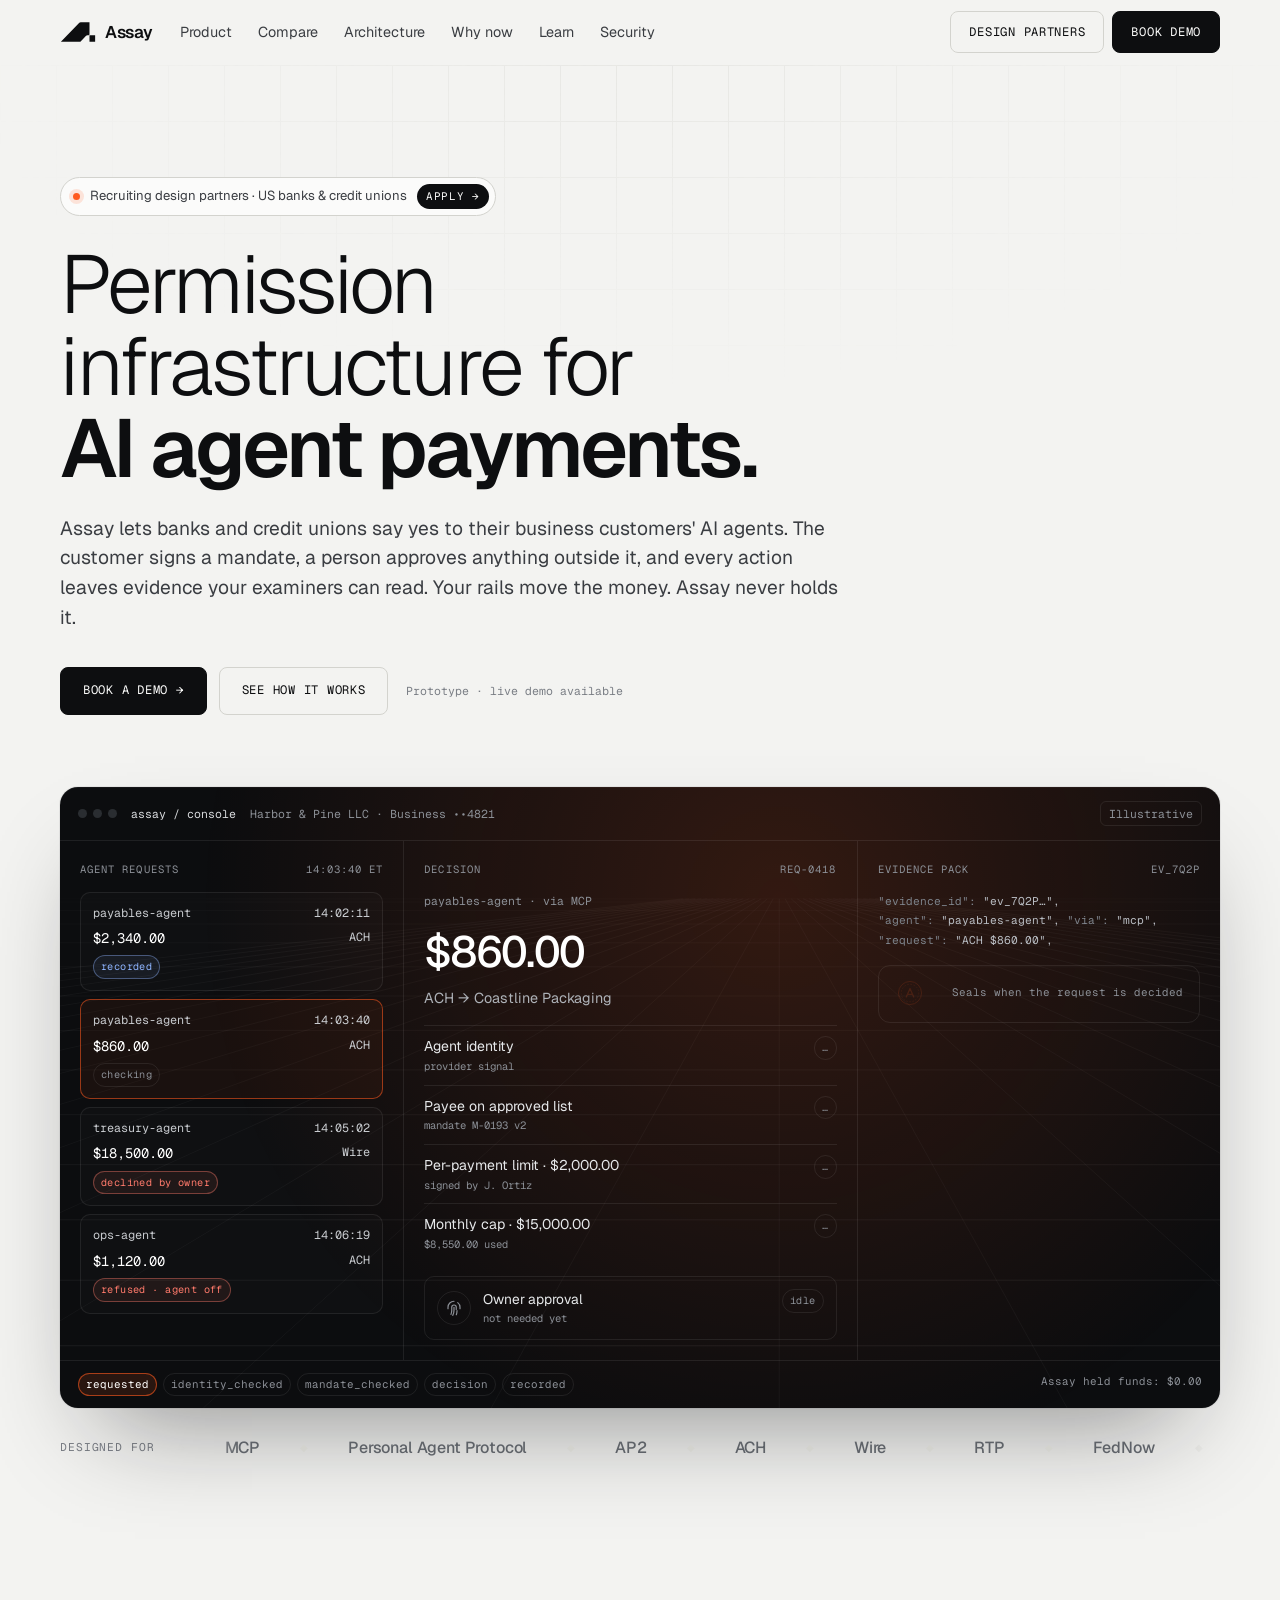
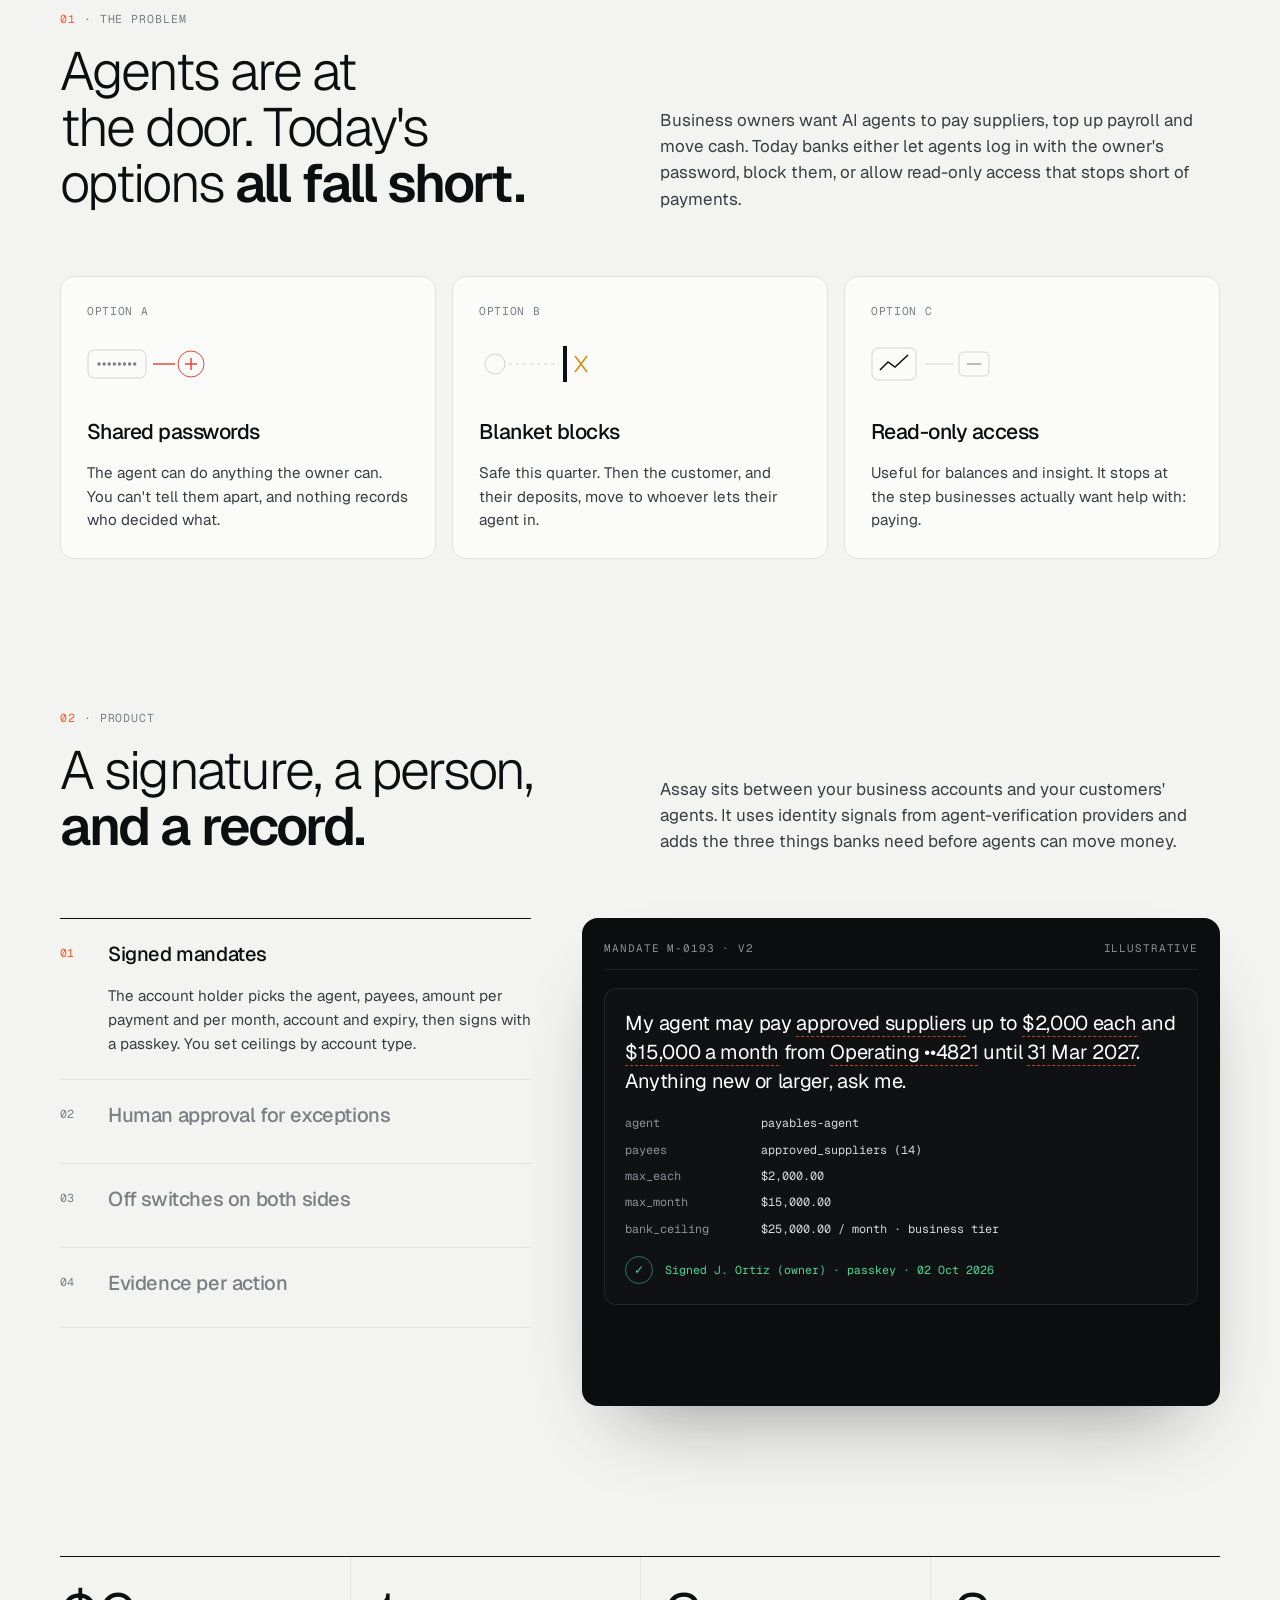
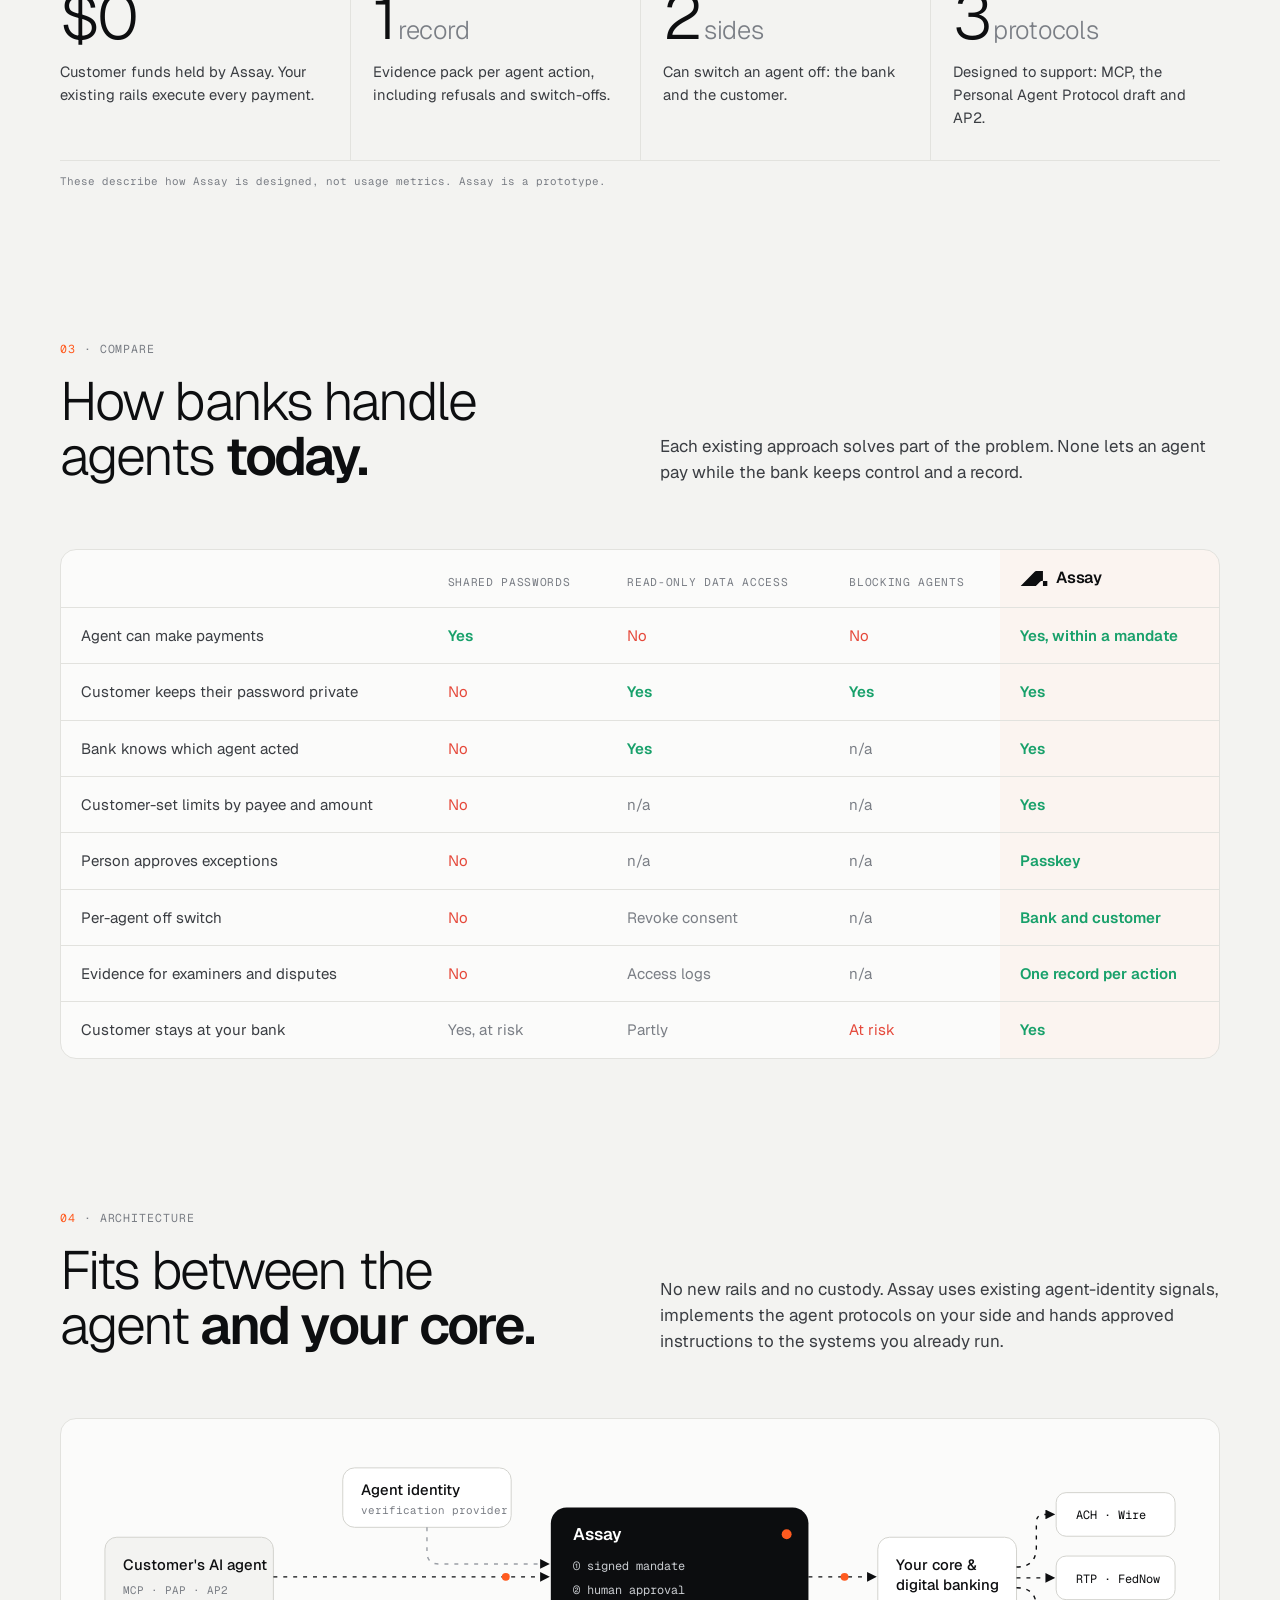
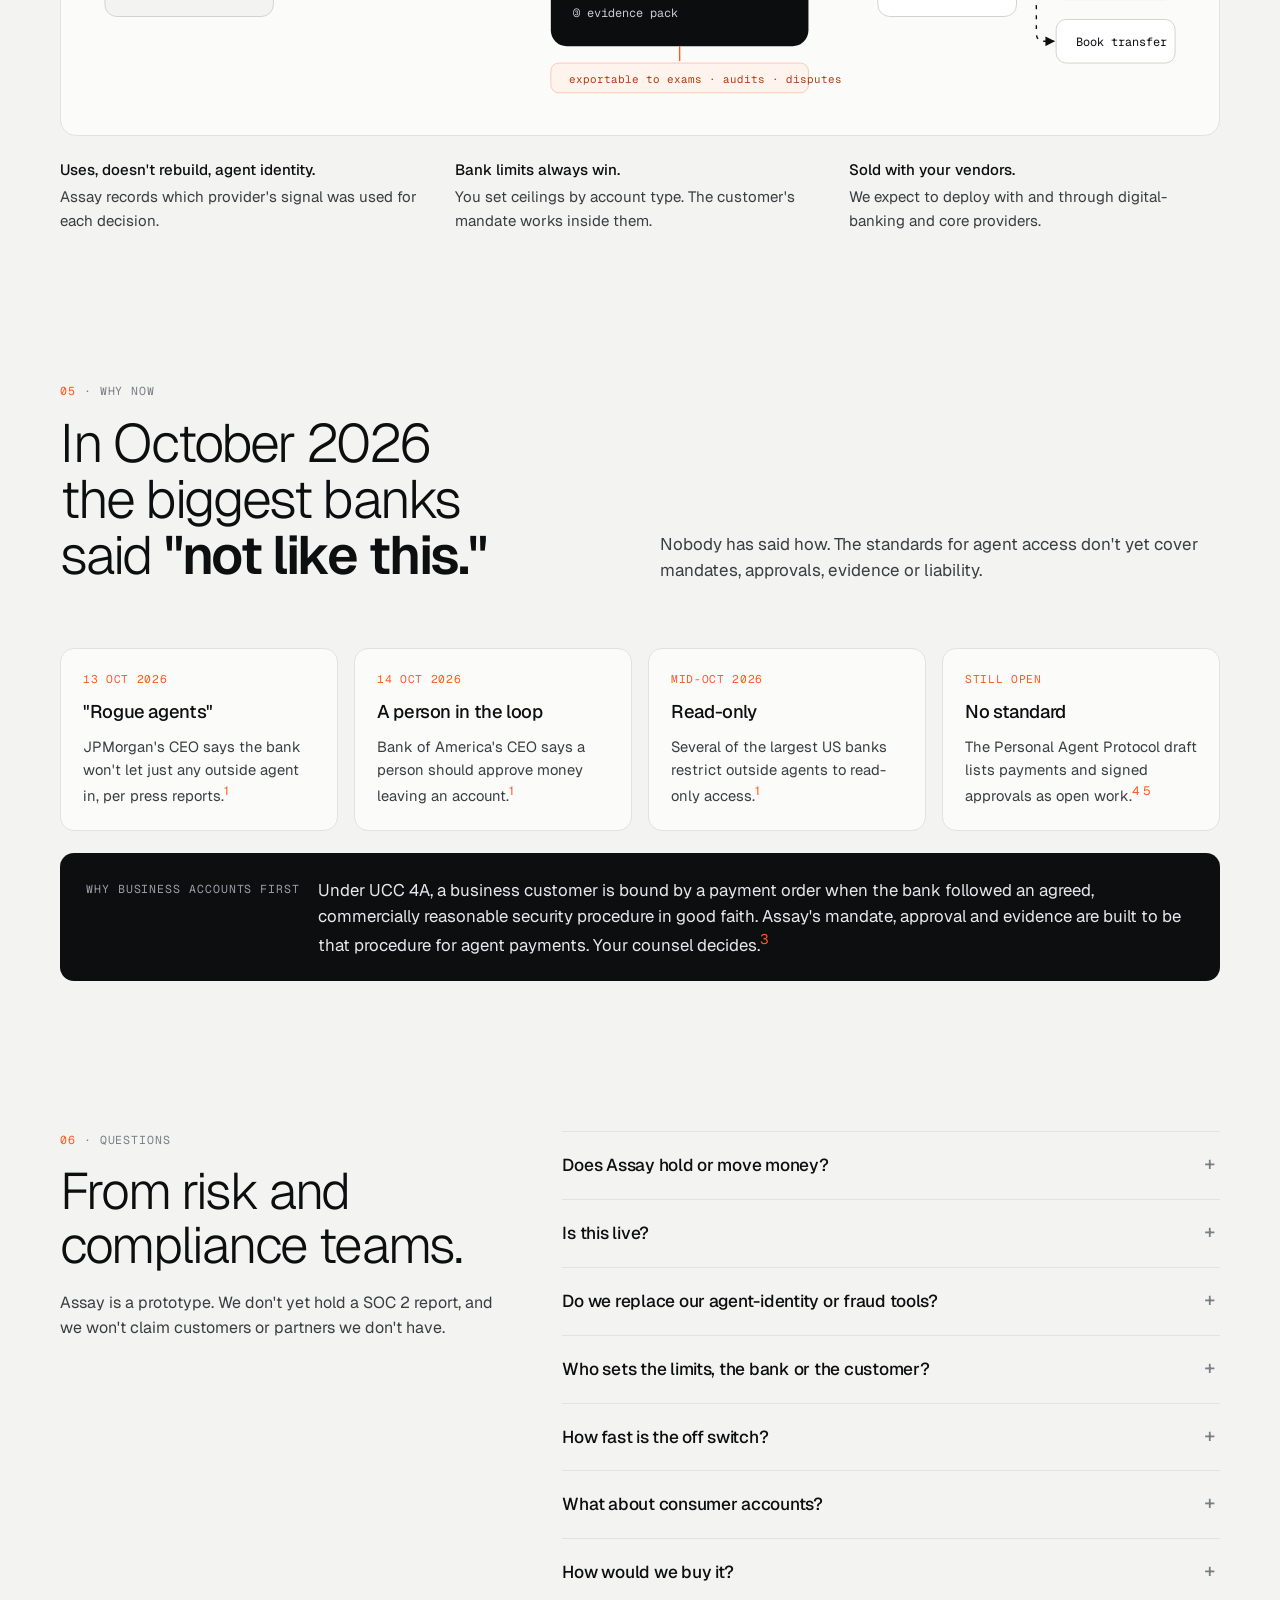
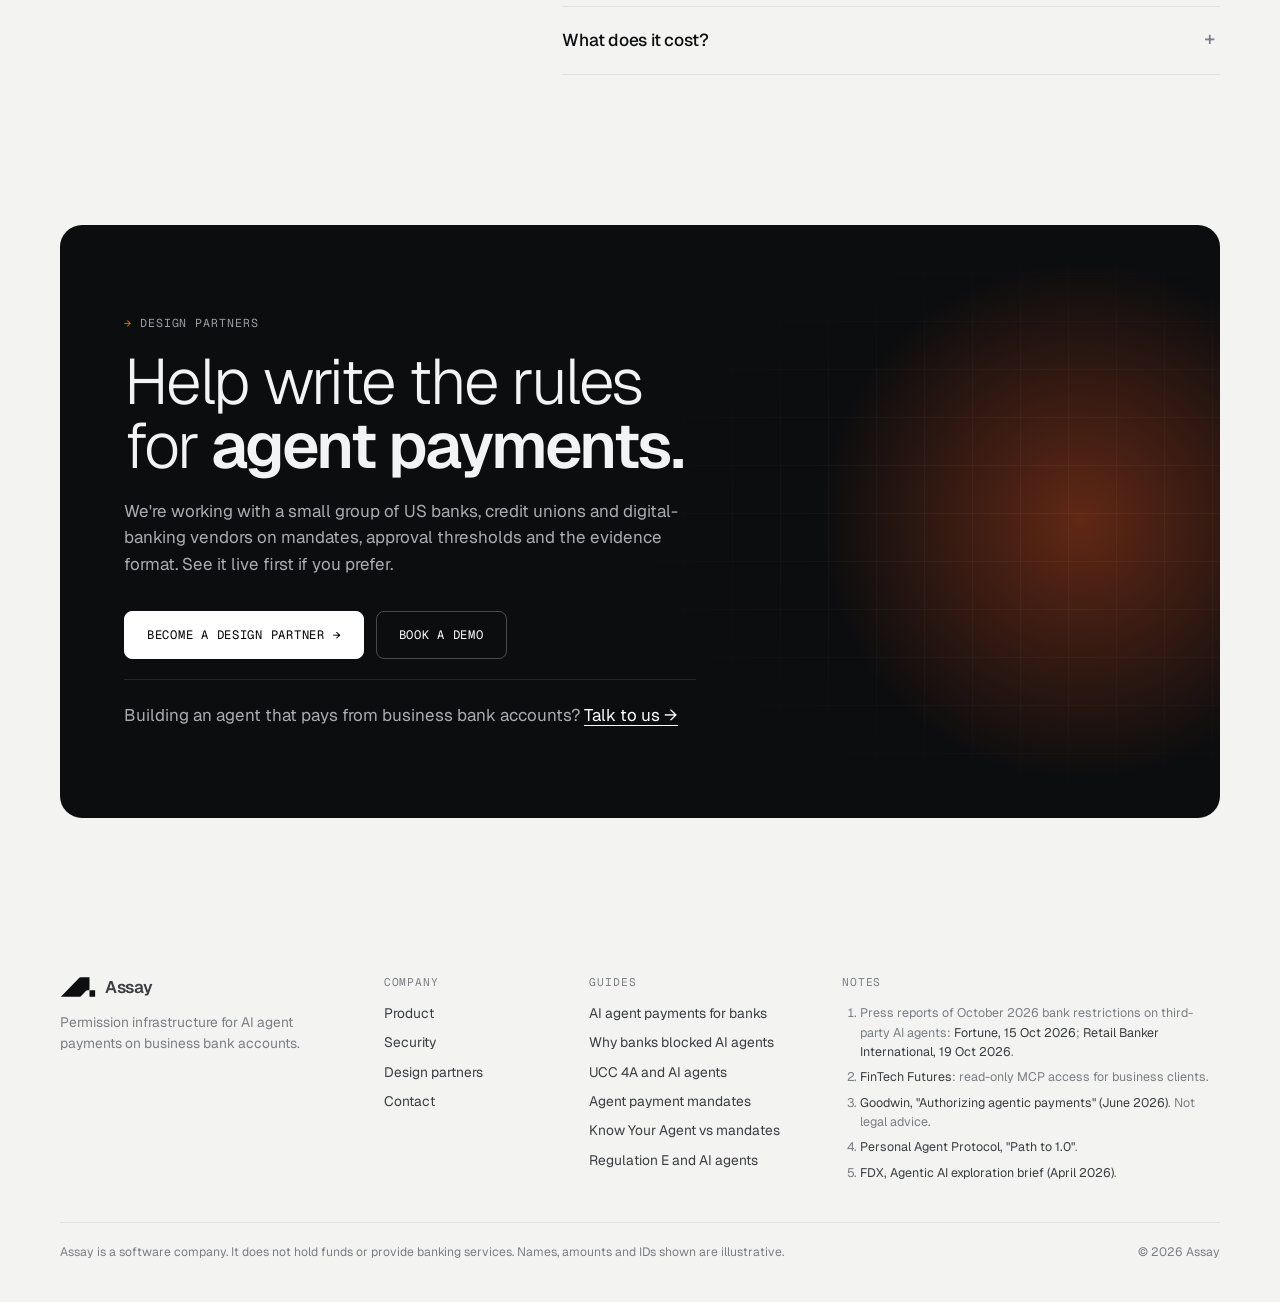
==== commit 4f575043: "Keep the product preview box one size across all four tabs The box now takes the height of its talle" ====
--- a/index.html
+++ b/index.html
@@ -784,7 +784,7 @@
   function loop(n){ if(vis) drawWire((n-t0)/1000); requestAnimationFrame(loop); }
   if(reduce) drawWire(0); else requestAnimationFrame(loop);
 
-  /* product tabs: auto-advance; the preview box resizes as before, but the section reserves its tallest height so nothing below it moves */
+  /* product tabs: auto-advance; the preview box keeps the height of its tallest tab, and the section reserves its tallest height so nothing below it moves */
   var tabs=[].slice.call(document.querySelectorAll(".tab")), panes=[0,1,2,3].map(function(i){return $("p"+i)}), ti=0, tt=null, DUR=6000, paused=false;
   var tabsEl=$("tabs"), scr=document.querySelector(".screen"), prod=document.querySelector(".prod");
   function showTab(i){ ti=i; tabs.forEach(function(t,j){t.setAttribute("aria-selected",j===i)}); panes.forEach(function(p,j){ var on=j===i; p.classList.toggle("on",on); p.hidden=!on; }); }
@@ -792,9 +792,9 @@
     tabs[i].style.setProperty("--dur",(user?DUR*1.6:DUR)/1000+"s"); var b=tabs[i].querySelector(".bar"); b.style.animation="none"; b.offsetWidth; b.style.animation="";
     tabs[i].querySelector(".bar").style.animationPlayState=paused?"paused":"running";
     clearTimeout(tt); if(!reduce && !paused) tt=setTimeout(function(){sel((ti+1)%4)},user?DUR*1.6:DUR); }
-  function fit(){ var cur=ti; prod.classList.add("measuring"); tabsEl.style.minHeight=""; prod.style.minHeight=""; scr.style.minHeight=""; var th=0, ph=0;
-    for(var i=0;i<4;i++){ showTab(i); th=Math.max(th,tabsEl.getBoundingClientRect().height); ph=Math.max(ph,prod.getBoundingClientRect().height); }
-    showTab(cur); tabsEl.style.minHeight=Math.ceil(th)+"px"; prod.style.minHeight=Math.ceil(ph)+"px"; prod.offsetWidth; prod.classList.remove("measuring"); }
+  function fit(){ var cur=ti; prod.classList.add("measuring"); tabsEl.style.minHeight=""; prod.style.minHeight=""; scr.style.minHeight=""; var th=0, ph=0, sh=0;
+    for(var i=0;i<4;i++){ showTab(i); th=Math.max(th,tabsEl.getBoundingClientRect().height); ph=Math.max(ph,prod.getBoundingClientRect().height); sh=Math.max(sh,scr.getBoundingClientRect().height); }
+    showTab(cur); tabsEl.style.minHeight=Math.ceil(th)+"px"; prod.style.minHeight=Math.ceil(ph)+"px"; scr.style.minHeight=Math.ceil(sh)+"px"; prod.offsetWidth; prod.classList.remove("measuring"); }
   tabs.forEach(function(t,i){ t.addEventListener("click",function(){sel(i,true)}); t.addEventListener("keydown",function(e){ if(e.key==="ArrowDown"||e.key==="ArrowRight"){e.preventDefault();sel((i+1)%4,true);tabs[(i+1)%4].focus()} if(e.key==="ArrowUp"||e.key==="ArrowLeft"){e.preventDefault();sel((i+3)%4,true);tabs[(i+3)%4].focus()} }); });
   /* pause while the reader's pointer is on the section */
   prod.addEventListener("mouseenter",function(){ paused=true; clearTimeout(tt); var b=tabs[ti].querySelector(".bar"); b.style.animationPlayState="paused"; });
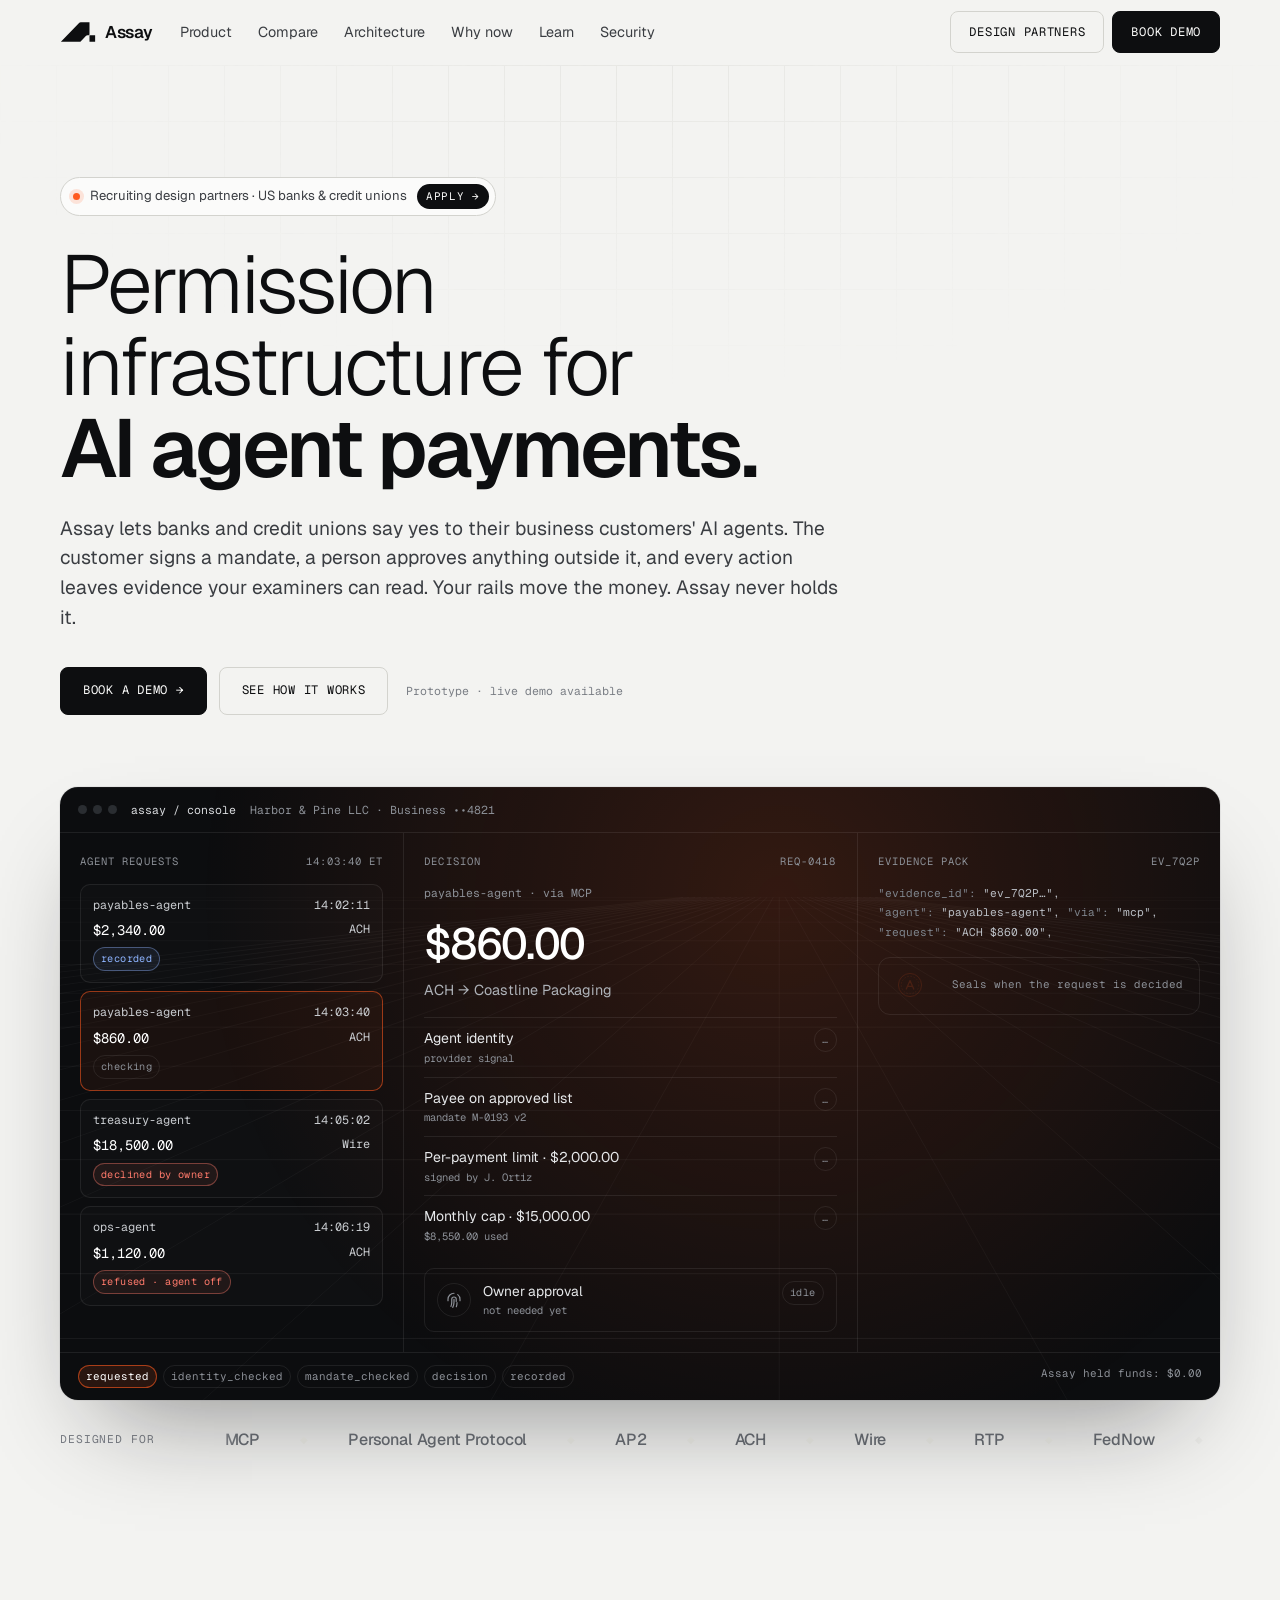
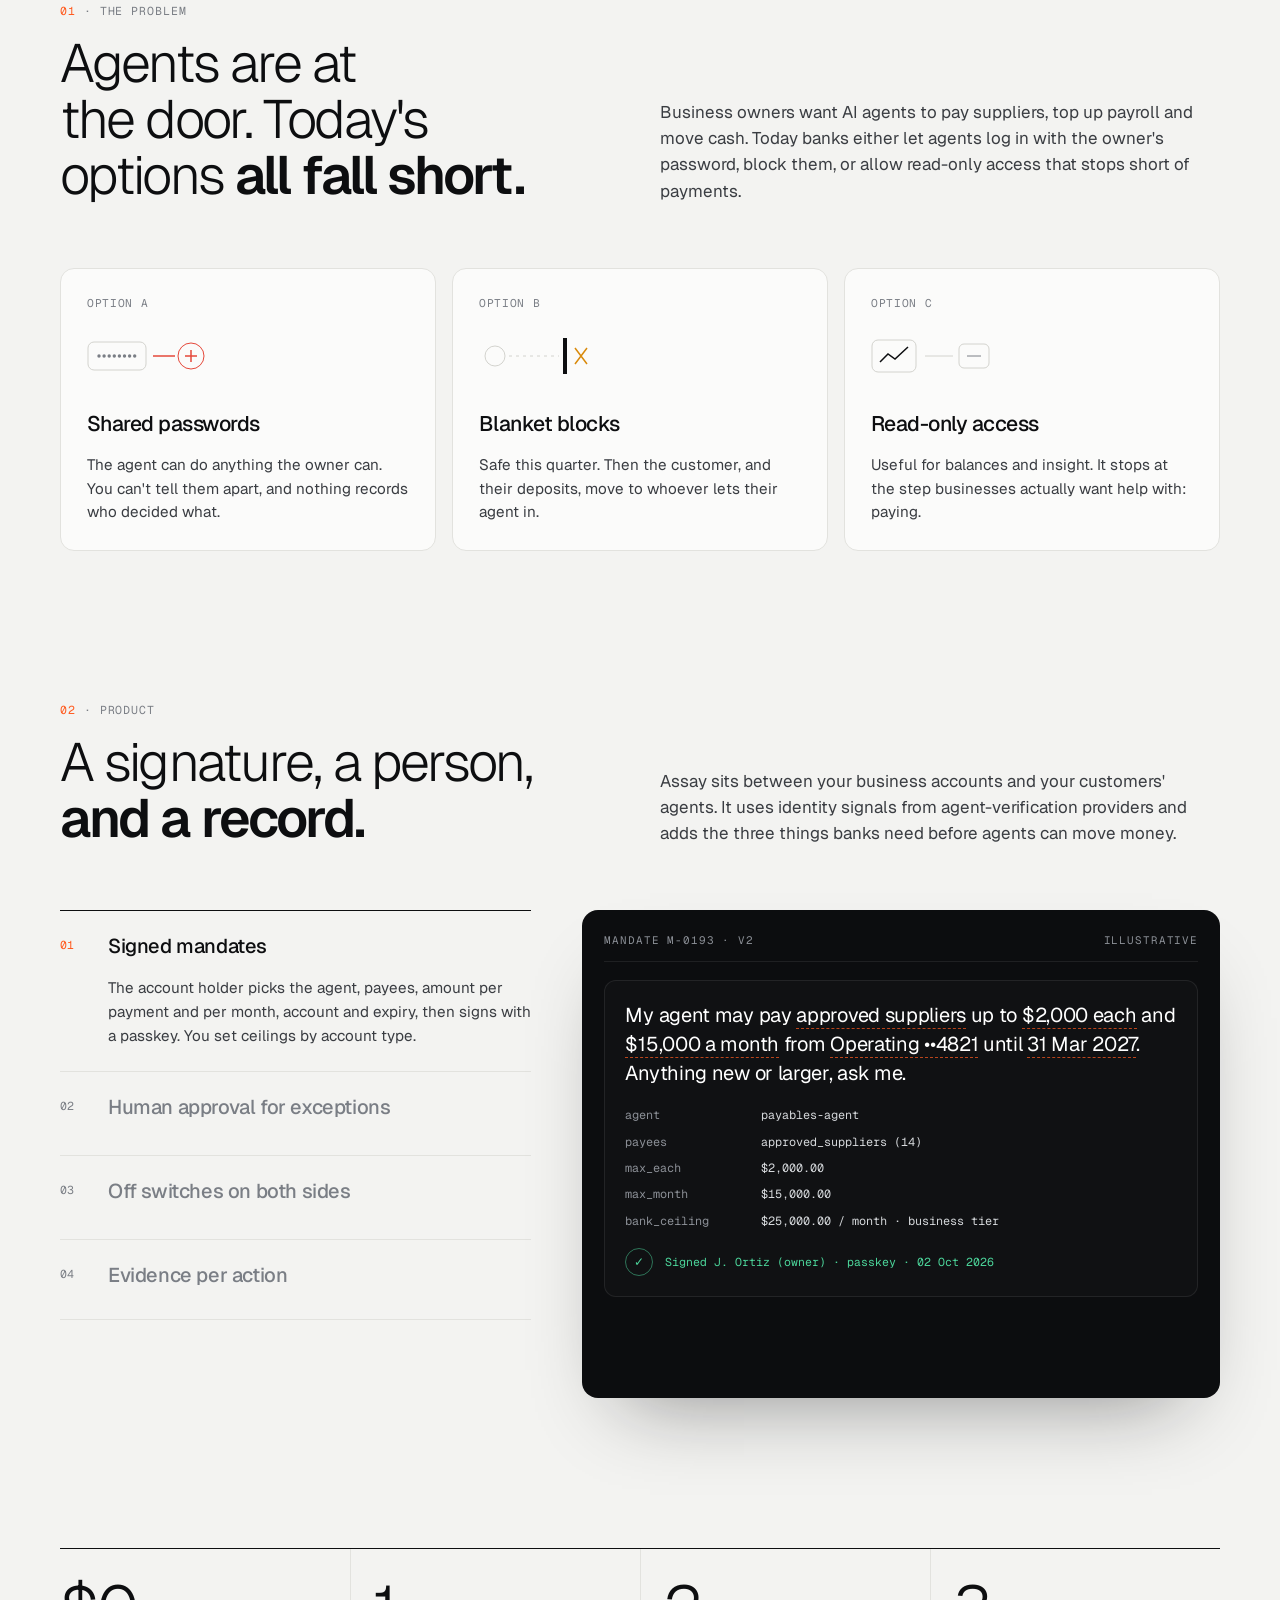
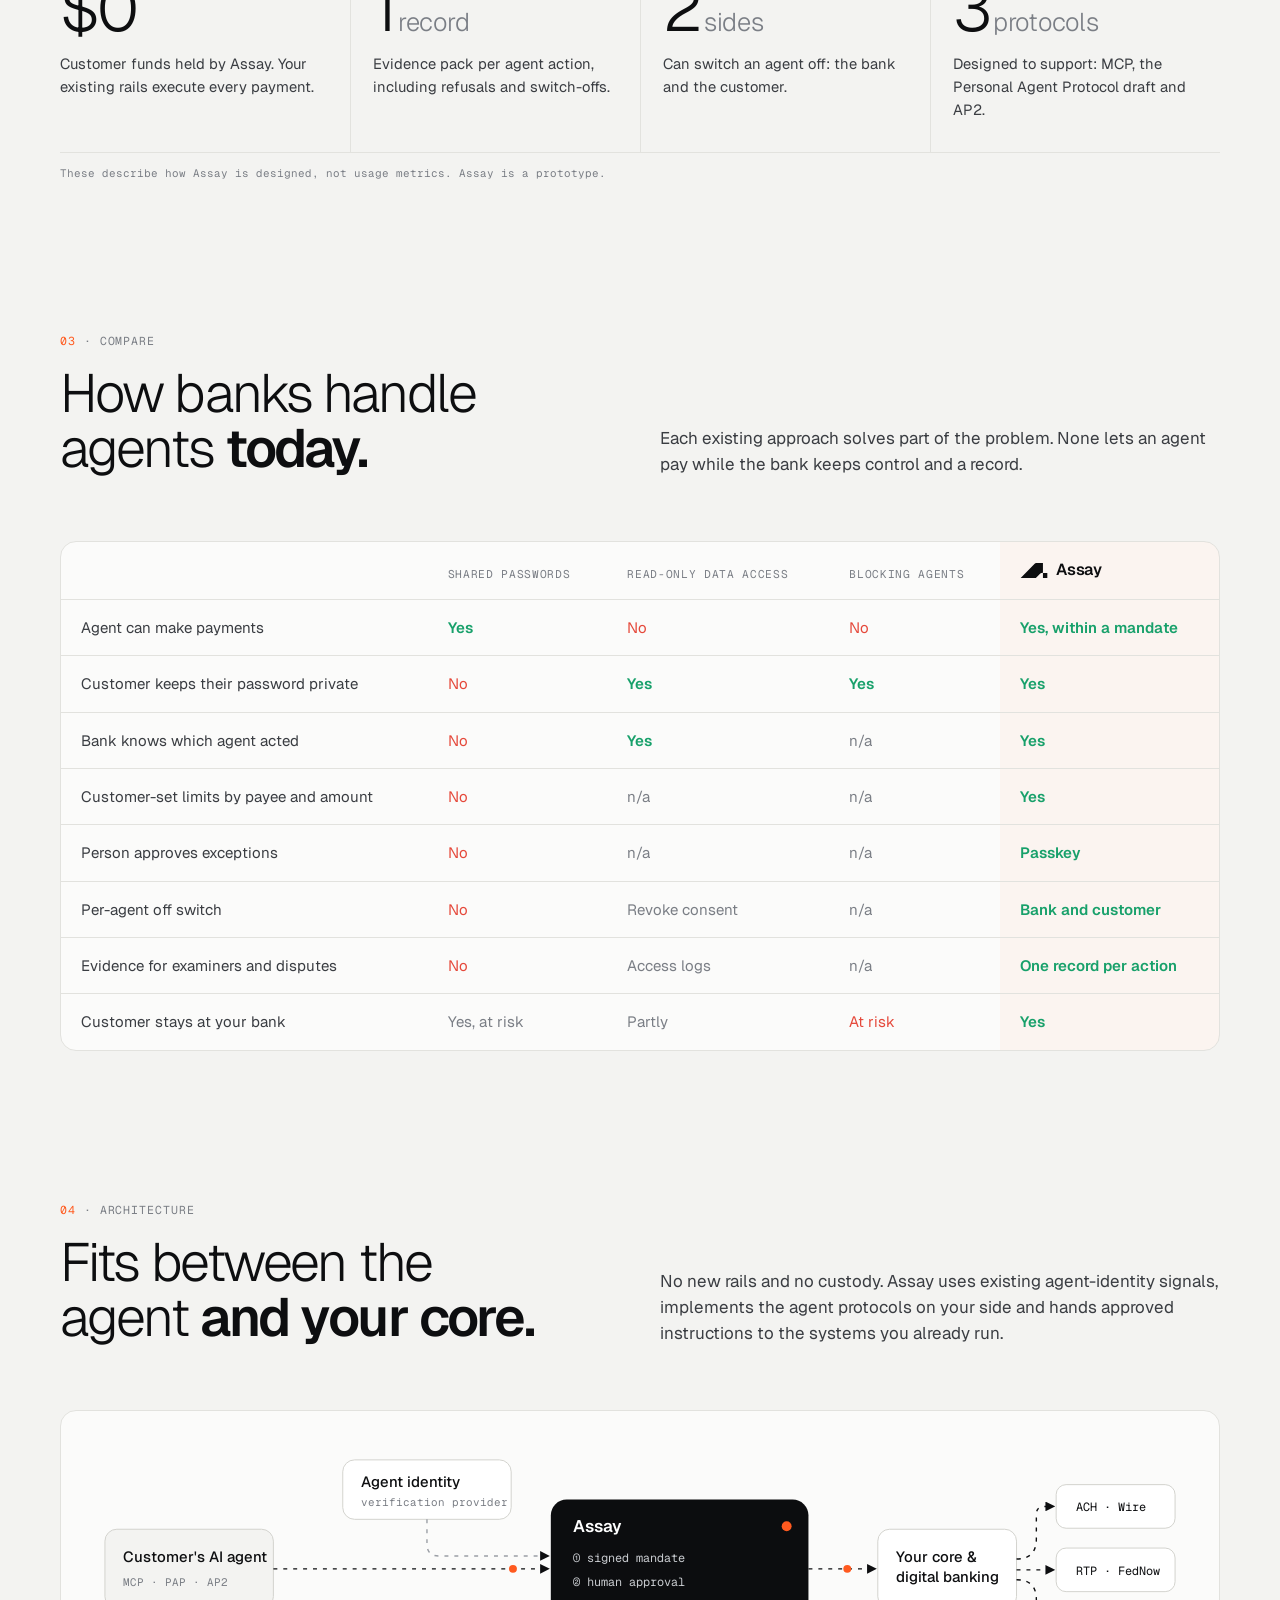
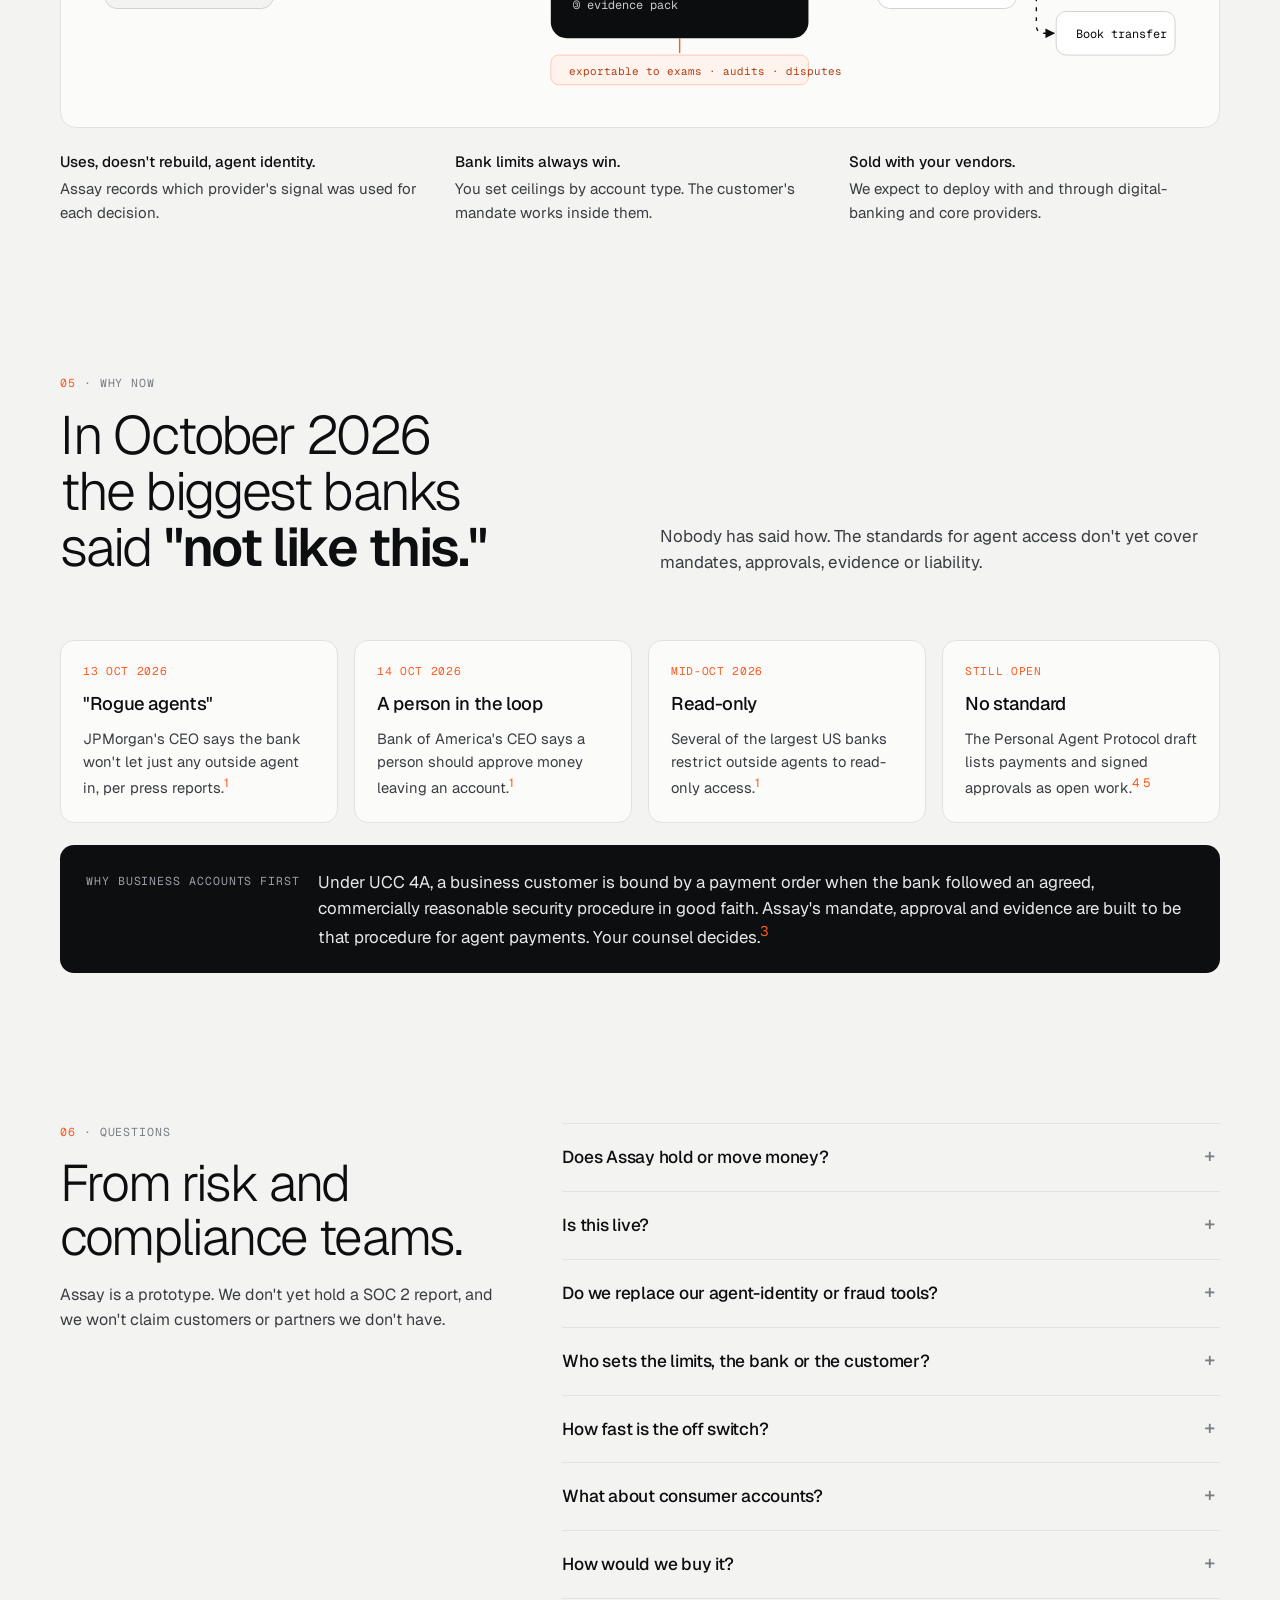
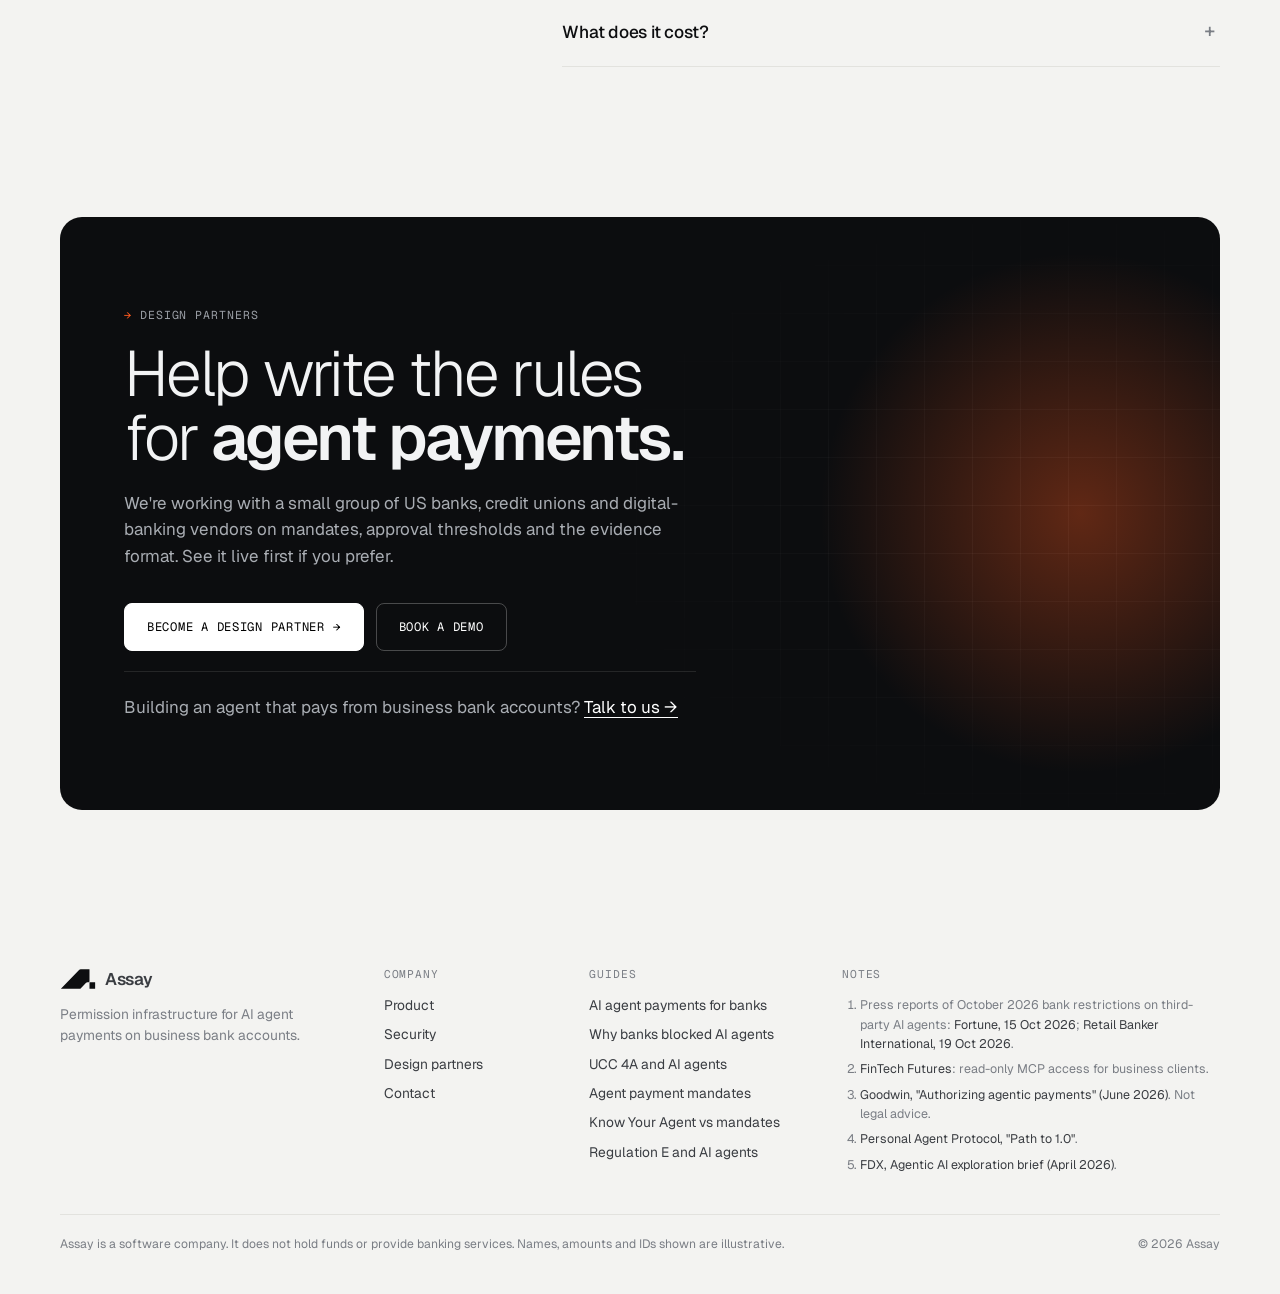
==== commit 4095b354: "Remove 'Illustrative' tag from the hero console bar Co-Authored-By: Claude Opus 5.5 <noreply@anthrop" ====
--- a/index.html
+++ b/index.html
@@ -383,9 +383,9 @@
         <span class="note">Prototype · live demo available</span>
       </div>
 
-      <div class="film" id="film" aria-label="Illustrative Assay console">
+      <div class="film" id="film" aria-label="Assay console">
         <canvas id="wire" aria-hidden="true"></canvas>
-        <div class="film-bar"><span class="dots"><i></i><i></i><i></i></span><span class="t">assay / console</span><span class="co">Harbor &amp; Pine LLC · Business ••4821</span><span class="tag">Illustrative</span></div>
+        <div class="film-bar"><span class="dots"><i></i><i></i><i></i></span><span class="t">assay / console</span><span class="co">Harbor &amp; Pine LLC · Business ••4821</span></div>
         <div class="console">
           <section class="queue-col">
             <div class="colh"><span>Agent requests</span><span id="clock">14:02:11 ET</span></div>
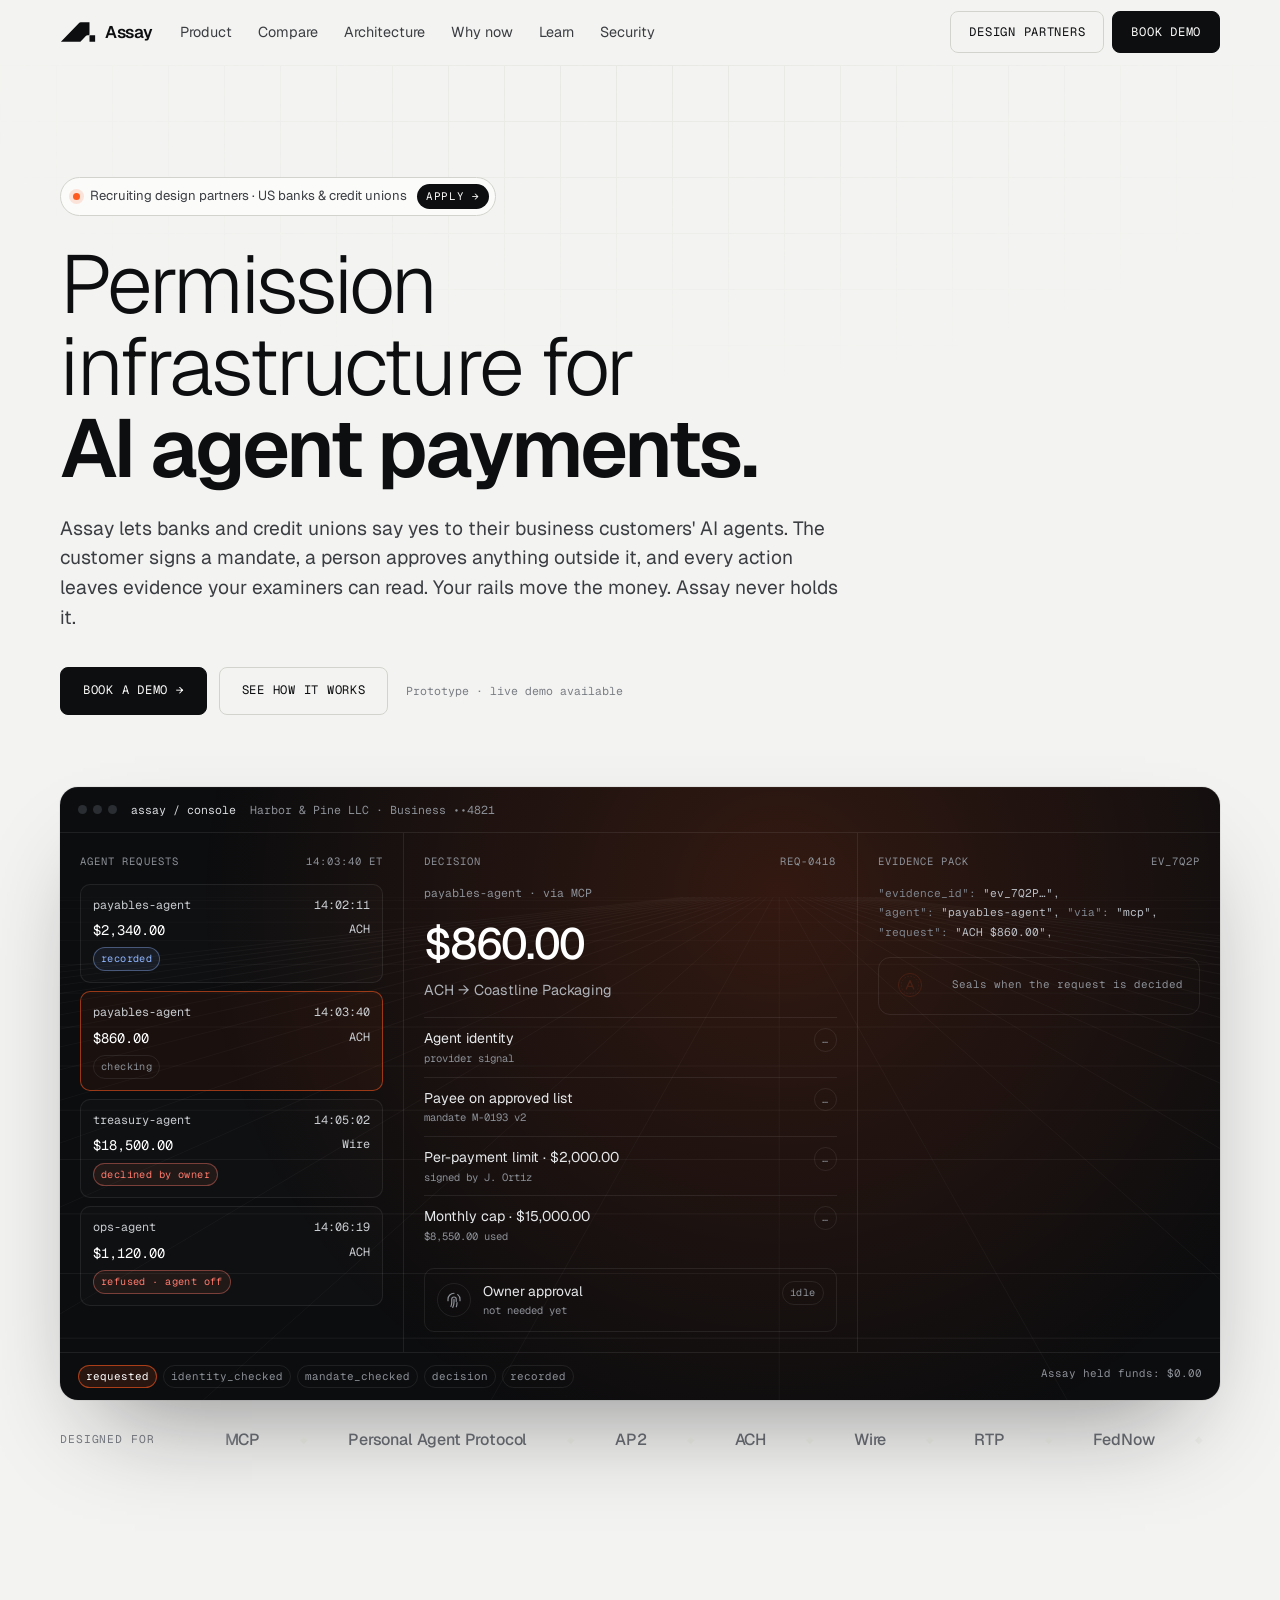
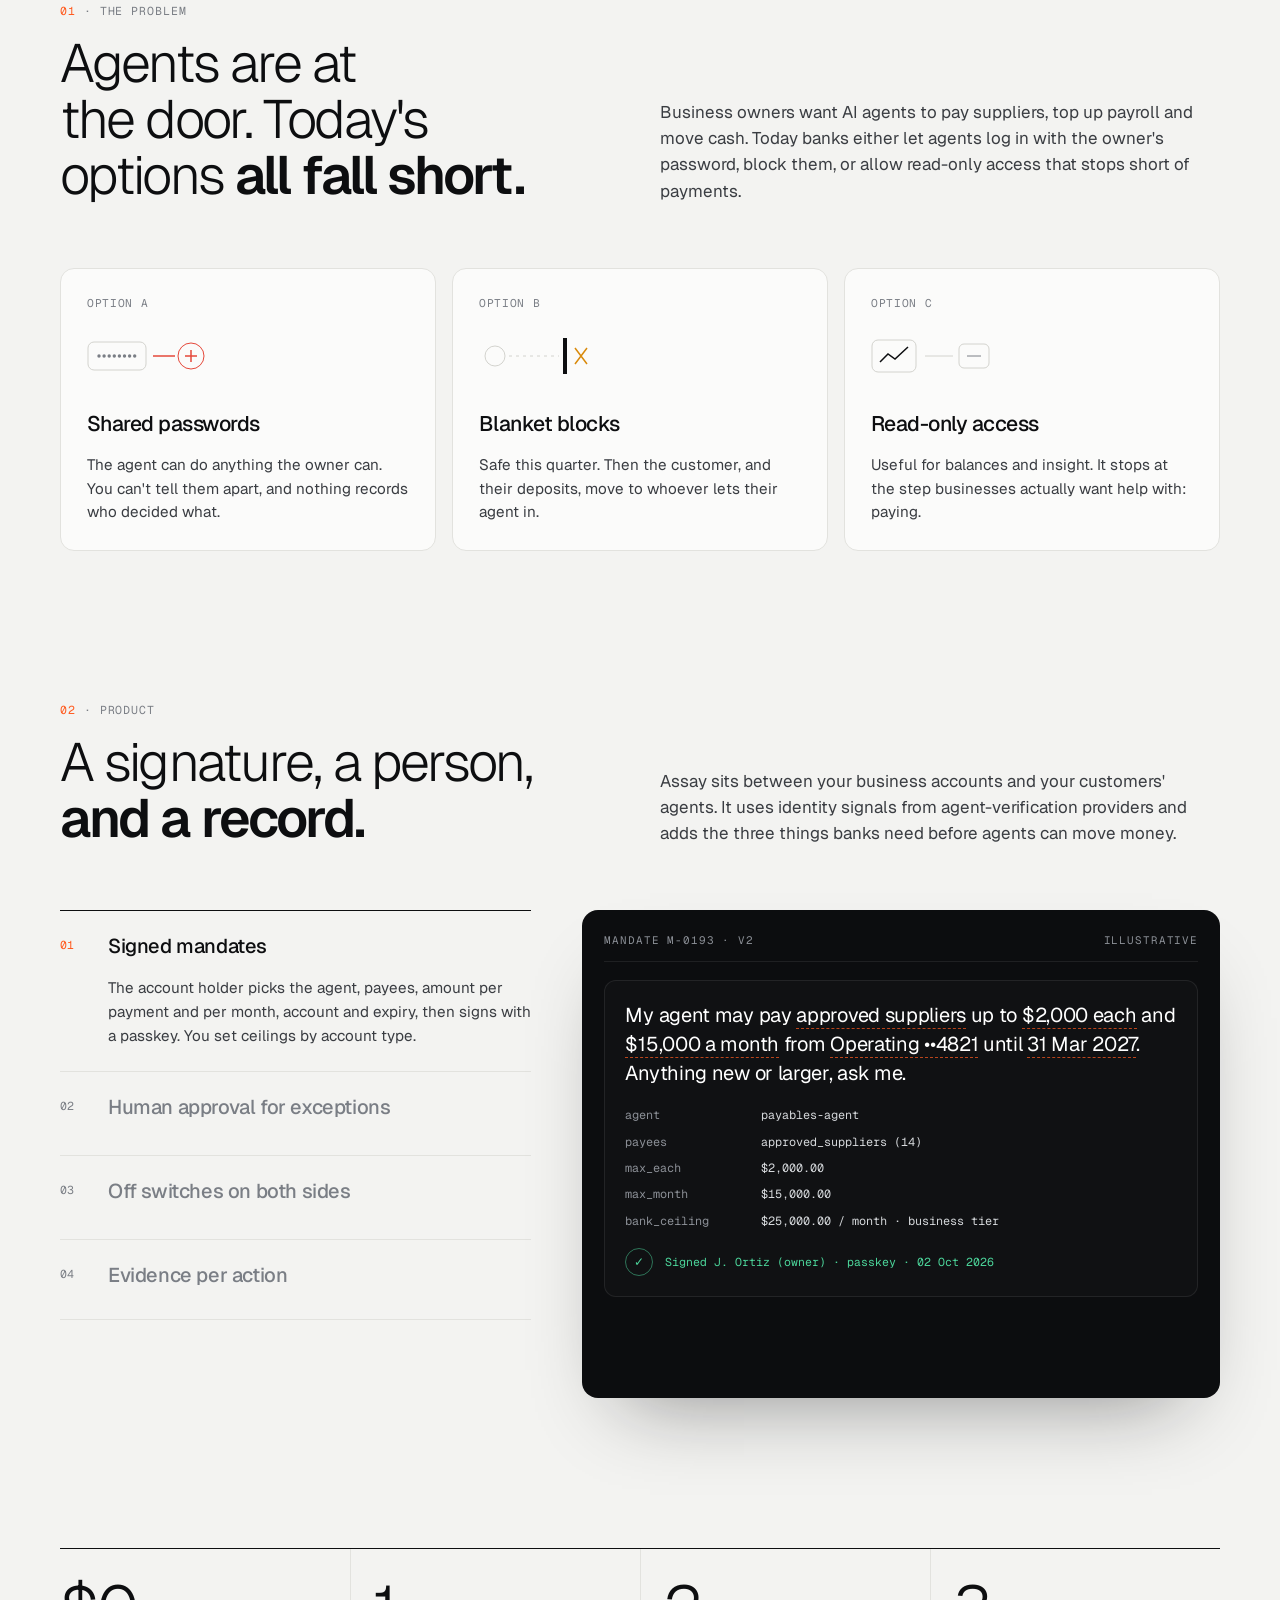
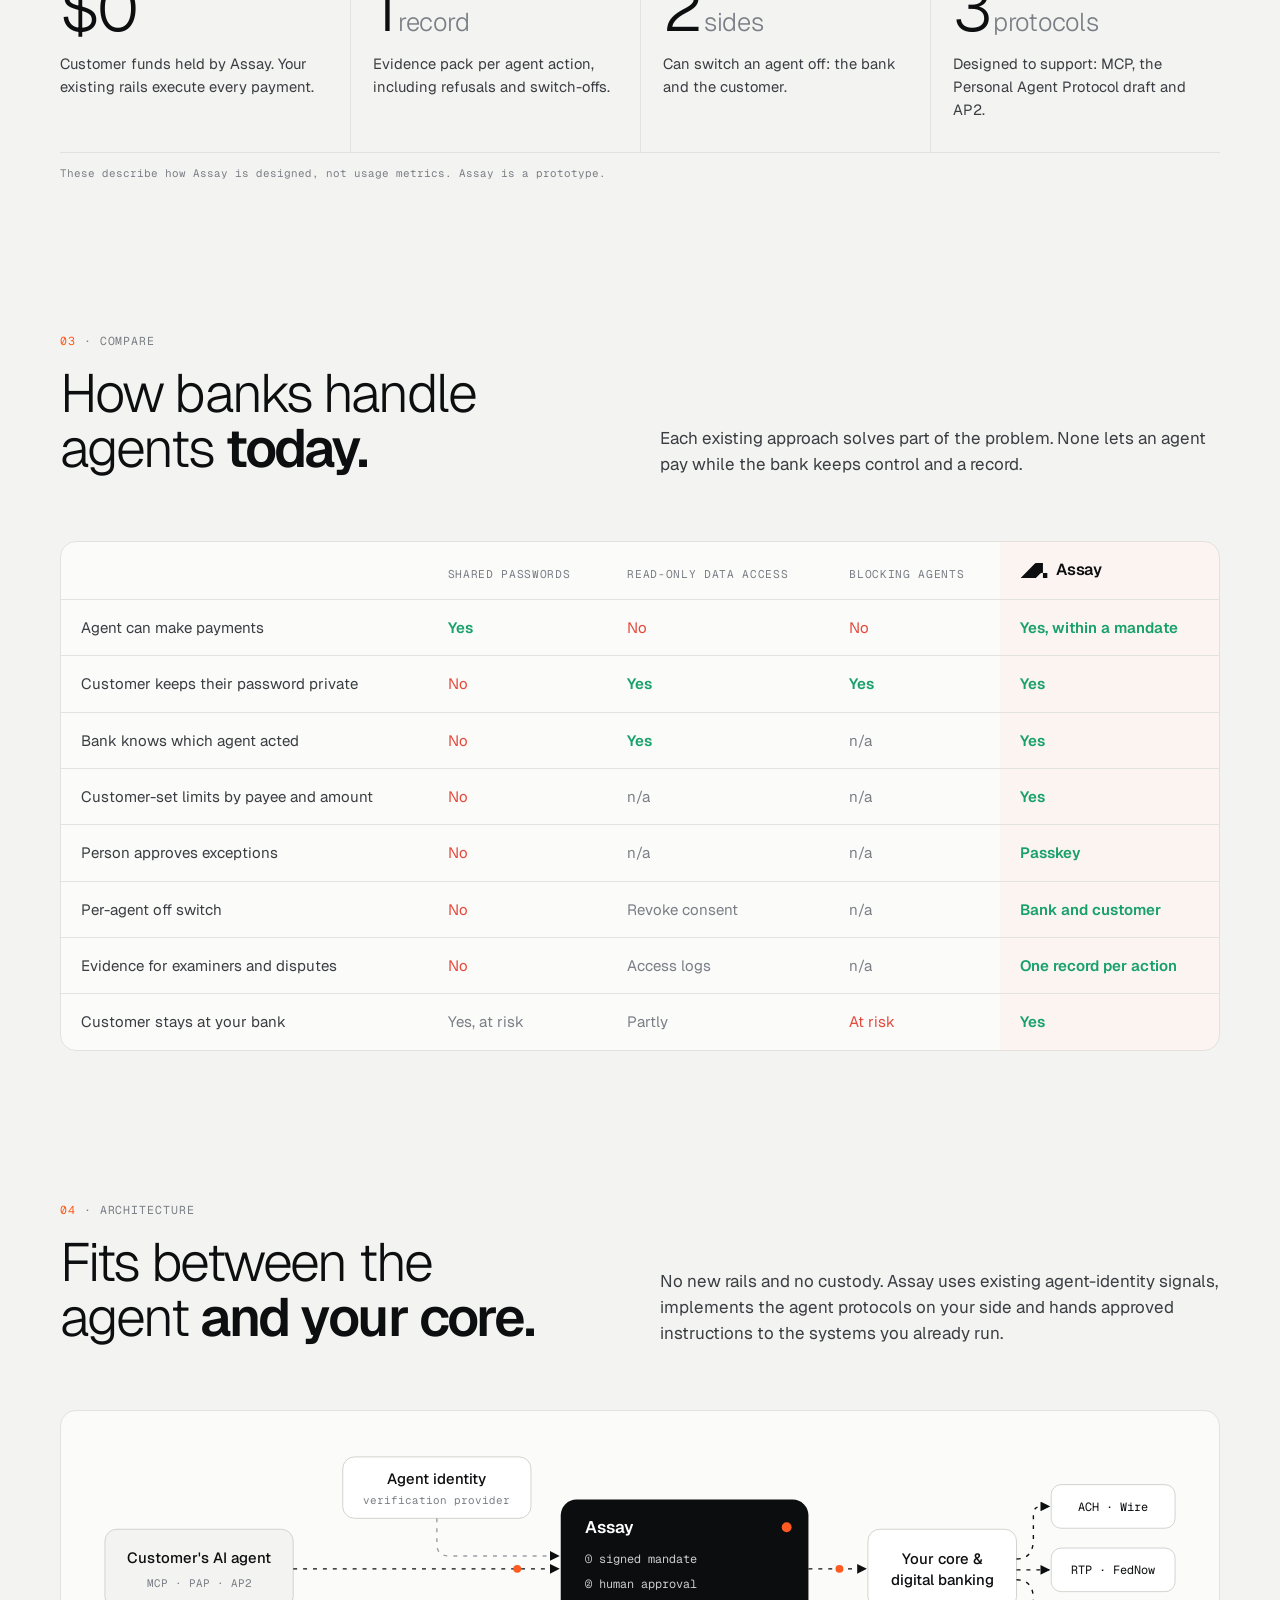
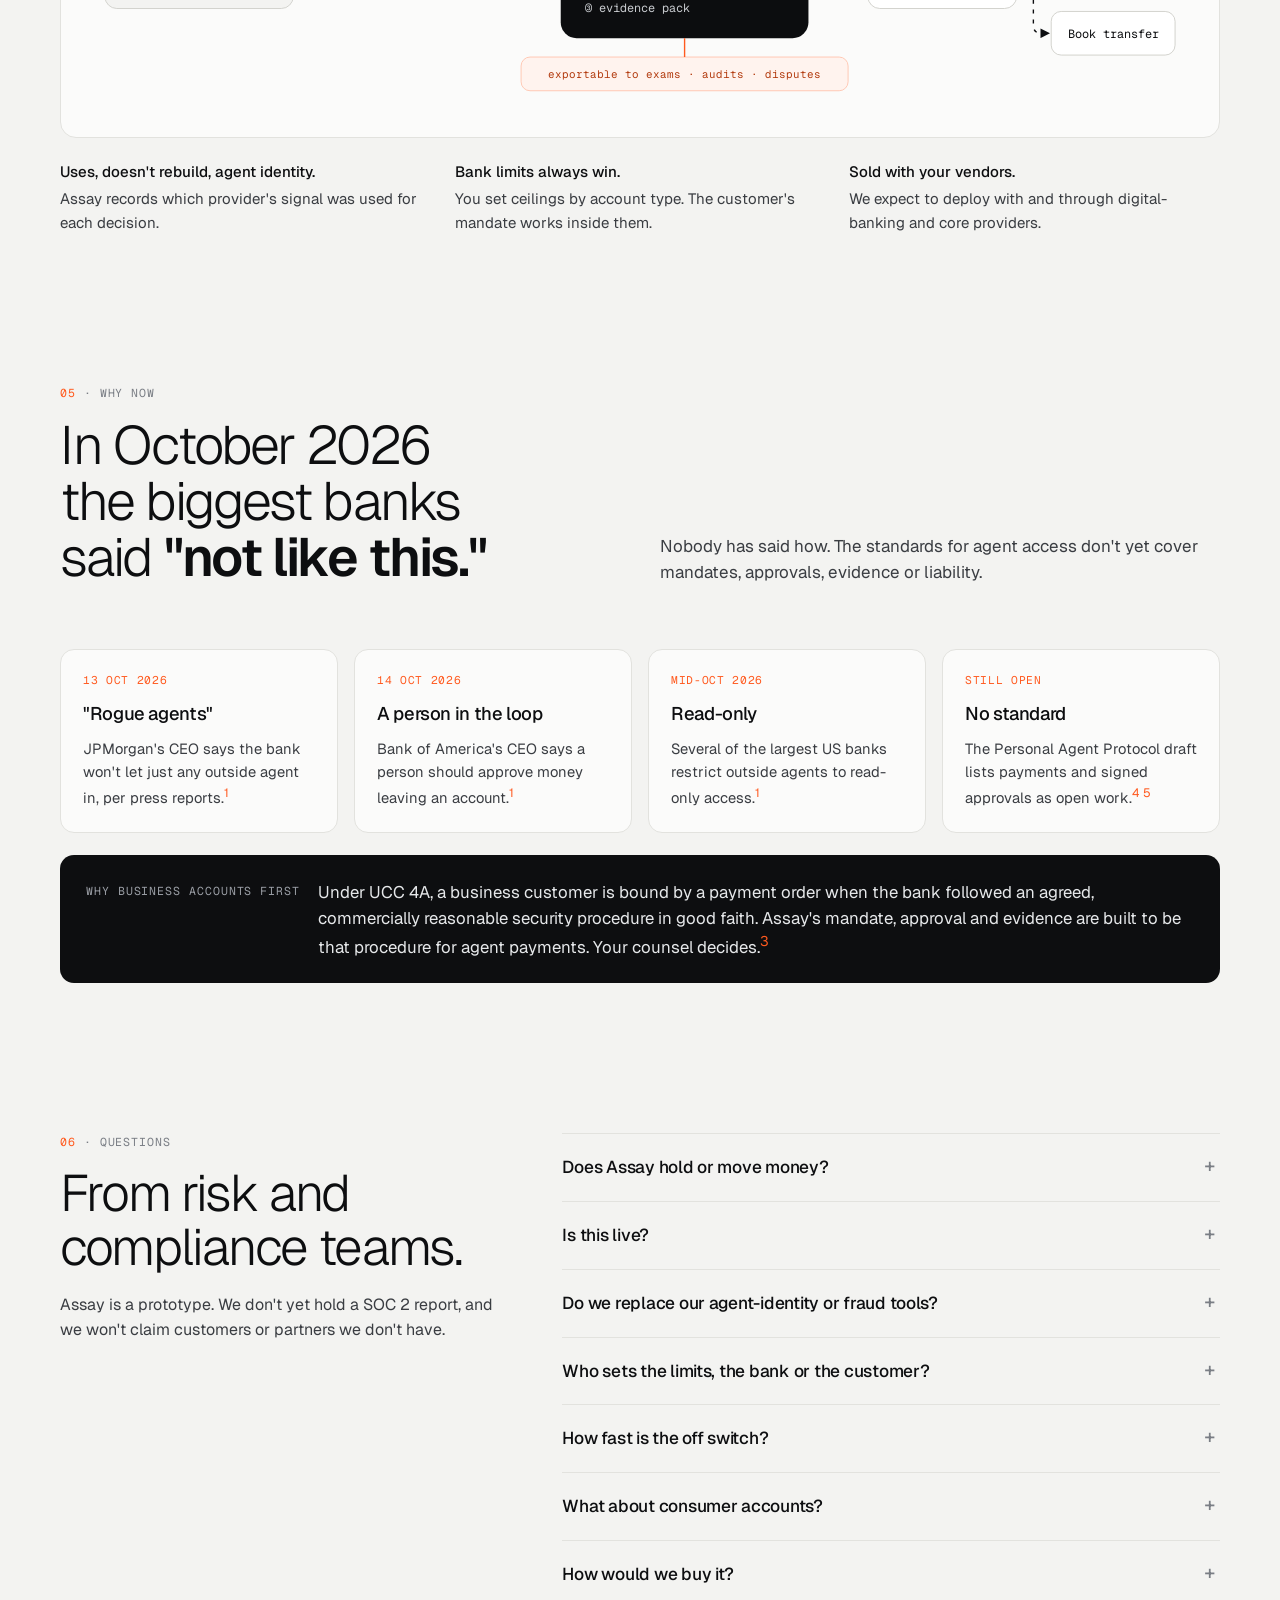
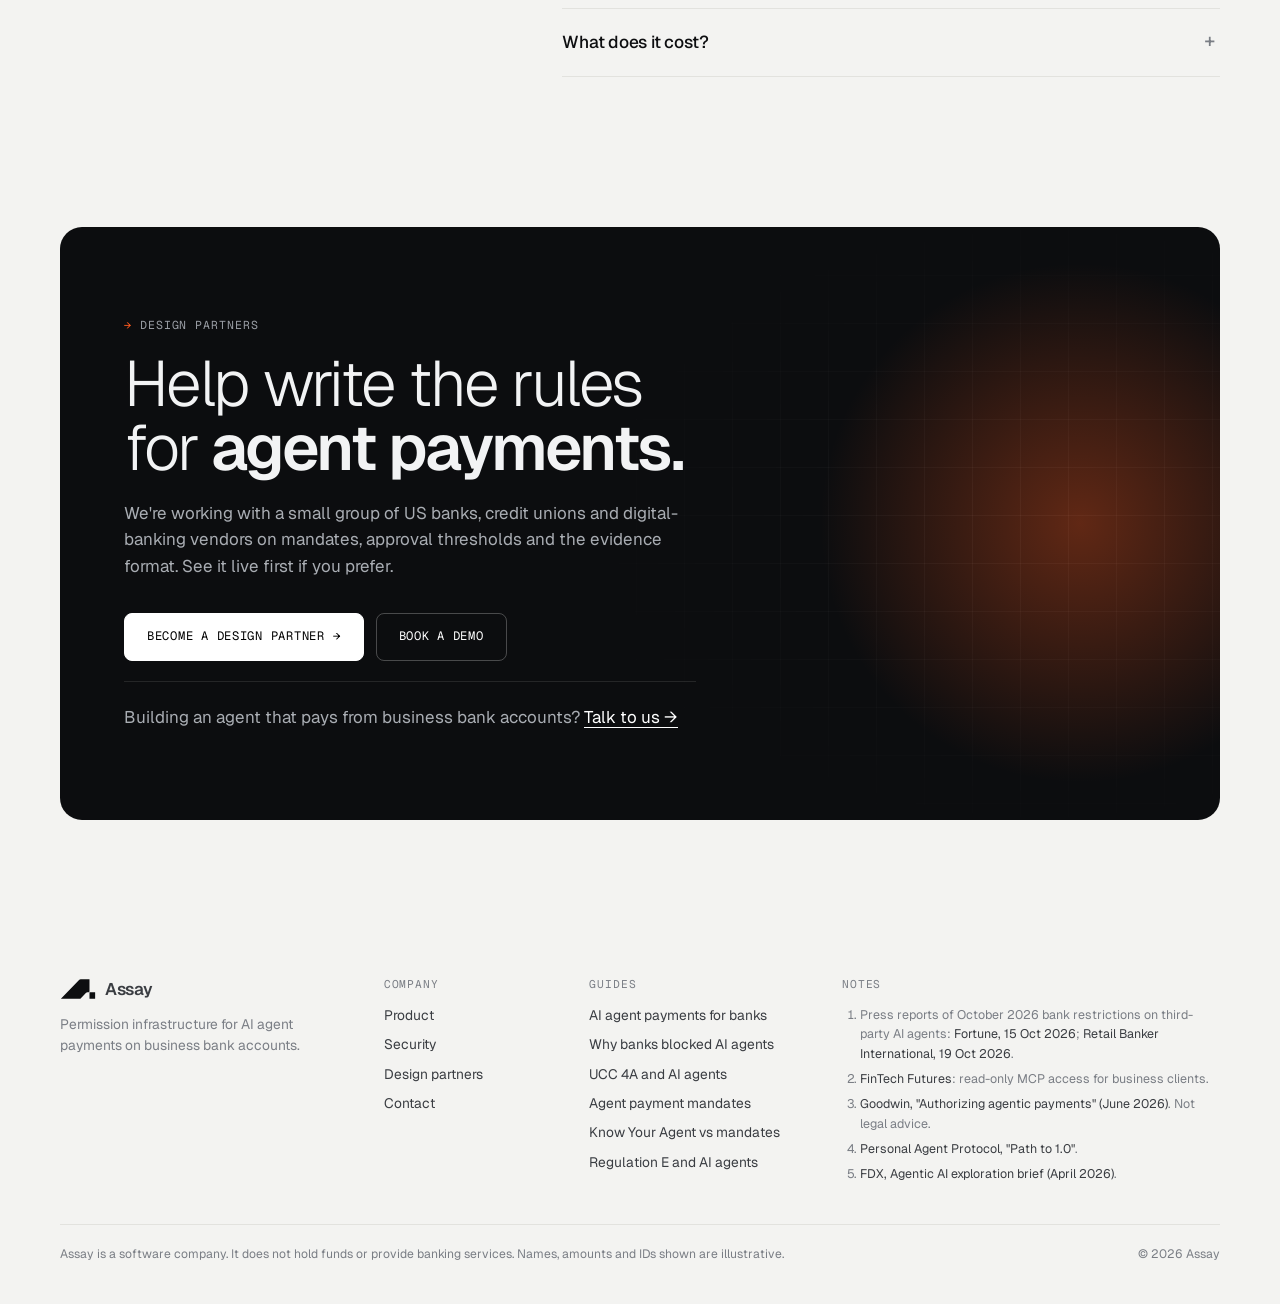
==== commit 678c772c: "Fix architecture diagram: text fits inside every box with even padding Centres the text in each box," ====
--- a/index.html
+++ b/index.html
@@ -535,40 +535,42 @@
         <p>No new rails and no custody. Assay uses existing agent-identity signals, implements the agent protocols on your side and hands approved instructions to the systems you already run.</p>
       </div>
       <div class="flow rv">
-        <svg viewBox="0 0 1100 250" role="img" aria-label="Customer's AI agent connects to Assay, which checks identity, mandate and approval, then sends approved instructions to the bank's core and payment rails, and writes an evidence pack.">
+        <svg viewBox="0 0 1100 260" role="img" aria-label="Customer's AI agent connects to Assay, which checks identity, mandate and approval, then sends approved instructions to the bank's core and payment rails, and writes an evidence pack.">
           <defs><marker id="ah" viewBox="0 0 10 10" refX="9" refY="5" markerWidth="7" markerHeight="7" orient="auto"><path d="M0 0L10 5L0 10z" fill="#0D0E10"/></marker></defs>
-          <g font-family="Geist, sans-serif" font-size="15" fill="#0D0E10">
-            <rect x="10" y="85" width="170" height="80" rx="12" fill="#F3F3F1" stroke="#D3D3CE"/>
-            <text x="28" y="118" font-weight="500">Customer's AI agent</text>
-            <text x="28" y="142" class="m" font-size="11" fill="#7A7E85">MCP · PAP · AP2</text>
-            <rect x="250" y="15" width="170" height="60" rx="12" fill="#fff" stroke="#D3D3CE"/>
-            <text x="268" y="42" font-weight="500">Agent identity</text>
-            <text x="268" y="62" class="m" font-size="11" fill="#7A7E85">verification provider</text>
-            <rect x="460" y="55" width="260" height="140" rx="16" fill="#0C0D0F"/>
-            <text x="482" y="88" fill="#fff" font-weight="600" font-size="17">Assay</text>
-            <circle cx="698" cy="82" r="5" fill="#FF5A1F"/>
-            <text x="482" y="118" class="m" font-size="12" fill="#C9CCD0">① signed mandate</text>
-            <text x="482" y="142" class="m" font-size="12" fill="#C9CCD0">② human approval</text>
-            <text x="482" y="166" class="m" font-size="12" fill="#C9CCD0">③ evidence pack</text>
-            <rect x="790" y="85" width="140" height="80" rx="12" fill="#fff" stroke="#D3D3CE"/>
-            <text x="808" y="118" font-weight="500">Your core &amp;</text>
-            <text x="808" y="138" font-weight="500">digital banking</text>
-            <rect x="970" y="40" width="120" height="44" rx="10" fill="#fff" stroke="#D3D3CE"/><text x="990" y="67" class="m" font-size="12">ACH · Wire</text>
-            <rect x="970" y="104" width="120" height="44" rx="10" fill="#fff" stroke="#D3D3CE"/><text x="990" y="131" class="m" font-size="12">RTP · FedNow</text>
-            <rect x="970" y="168" width="120" height="44" rx="10" fill="#fff" stroke="#D3D3CE"/><text x="990" y="195" class="m" font-size="12">Book transfer</text>
-            <rect x="460" y="212" width="260" height="30" rx="8" fill="#FFF3EE" stroke="#FFC9B5"/><text x="478" y="232" class="m" font-size="11" fill="#B33C10">exportable to exams · audits · disputes</text>
+          <g font-family="Geist, sans-serif" font-size="15" fill="#0D0E10" text-anchor="middle">
+            <rect x="10" y="85" width="190" height="80" rx="12" fill="#F3F3F1" stroke="#D3D3CE"/>
+            <text x="105" y="119" font-weight="500">Customer's AI agent</text>
+            <text x="105" y="143" class="m" font-size="11" fill="#7A7E85">MCP · PAP · AP2</text>
+            <rect x="250" y="12" width="190" height="62" rx="12" fill="#fff" stroke="#D3D3CE"/>
+            <text x="345" y="39" font-weight="500">Agent identity</text>
+            <text x="345" y="60" class="m" font-size="11" fill="#7A7E85">verification provider</text>
+            <rect x="470" y="55" width="250" height="140" rx="16" fill="#0C0D0F"/>
+            <g text-anchor="start">
+            <text x="494" y="89" fill="#fff" font-weight="600" font-size="17">Assay</text>
+            <text x="494" y="119" class="m" font-size="12" fill="#C9CCD0">① signed mandate</text>
+            <text x="494" y="144" class="m" font-size="12" fill="#C9CCD0">② human approval</text>
+            <text x="494" y="169" class="m" font-size="12" fill="#C9CCD0">③ evidence pack</text>
+            </g>
+            <circle cx="698" cy="83" r="5" fill="#FF5A1F"/>
+            <rect x="780" y="85" width="150" height="80" rx="12" fill="#fff" stroke="#D3D3CE"/>
+            <text x="855" y="120" font-weight="500">Your core &amp;</text>
+            <text x="855" y="141" font-weight="500">digital banking</text>
+            <rect x="965" y="40" width="125" height="44" rx="10" fill="#fff" stroke="#D3D3CE"/><text x="1027.5" y="66.5" class="m" font-size="12">ACH · Wire</text>
+            <rect x="965" y="104" width="125" height="44" rx="10" fill="#fff" stroke="#D3D3CE"/><text x="1027.5" y="130.5" class="m" font-size="12">RTP · FedNow</text>
+            <rect x="965" y="168" width="125" height="44" rx="10" fill="#fff" stroke="#D3D3CE"/><text x="1027.5" y="194.5" class="m" font-size="12">Book transfer</text>
+            <rect x="430" y="214" width="330" height="34" rx="9" fill="#FFF3EE" stroke="#FFC9B5"/><text x="595" y="235.5" class="m" font-size="11" fill="#B33C10">exportable to exams · audits · disputes</text>
           </g>
           <g fill="none" stroke="#0D0E10" stroke-width="1.4">
-            <path class="dash" d="M180 125H458" marker-end="url(#ah)"/>
-            <path class="dash" d="M335 75V100Q335 112 347 112H458" marker-end="url(#ah)" stroke="#9A9EA5"/>
-            <path class="dash" d="M720 125H788" marker-end="url(#ah)"/>
-            <path class="dash" d="M930 115Q950 115 950 95V70Q950 62 958 62H968" marker-end="url(#ah)"/>
-            <path class="dash" d="M930 126H968" marker-end="url(#ah)"/>
-            <path class="dash" d="M930 136Q950 136 950 156V182Q950 190 958 190H968" marker-end="url(#ah)"/>
-            <path d="M590 195V210" stroke="#FF5A1F"/>
+            <path class="dash" d="M200 125H468" marker-end="url(#ah)"/>
+            <path class="dash" d="M345 74V100Q345 112 357 112H468" marker-end="url(#ah)" stroke="#9A9EA5"/>
+            <path class="dash" d="M720 125H778" marker-end="url(#ah)"/>
+            <path class="dash" d="M930 115Q947 115 947 95V70Q947 62 955 62H963" marker-end="url(#ah)"/>
+            <path class="dash" d="M930 126H963" marker-end="url(#ah)"/>
+            <path class="dash" d="M930 136Q947 136 947 156V182Q947 190 955 190H963" marker-end="url(#ah)"/>
+            <path d="M595 195V214" stroke="#FF5A1F"/>
           </g>
-          <circle r="4" fill="#FF5A1F"><animateMotion dur="3.2s" repeatCount="indefinite" path="M180 125H458"/></circle>
-          <circle r="4" fill="#FF5A1F"><animateMotion dur="3.2s" begin="1.6s" repeatCount="indefinite" path="M720 125H788 M930 126H968"/></circle>
+          <circle r="4" fill="#FF5A1F"><animateMotion dur="3.2s" repeatCount="indefinite" path="M200 125H468"/></circle>
+          <circle r="4" fill="#FF5A1F"><animateMotion dur="3.2s" begin="1.6s" repeatCount="indefinite" path="M720 125H778 M930 126H963"/></circle>
         </svg>
       </div>
       <div class="flow-cap rv">
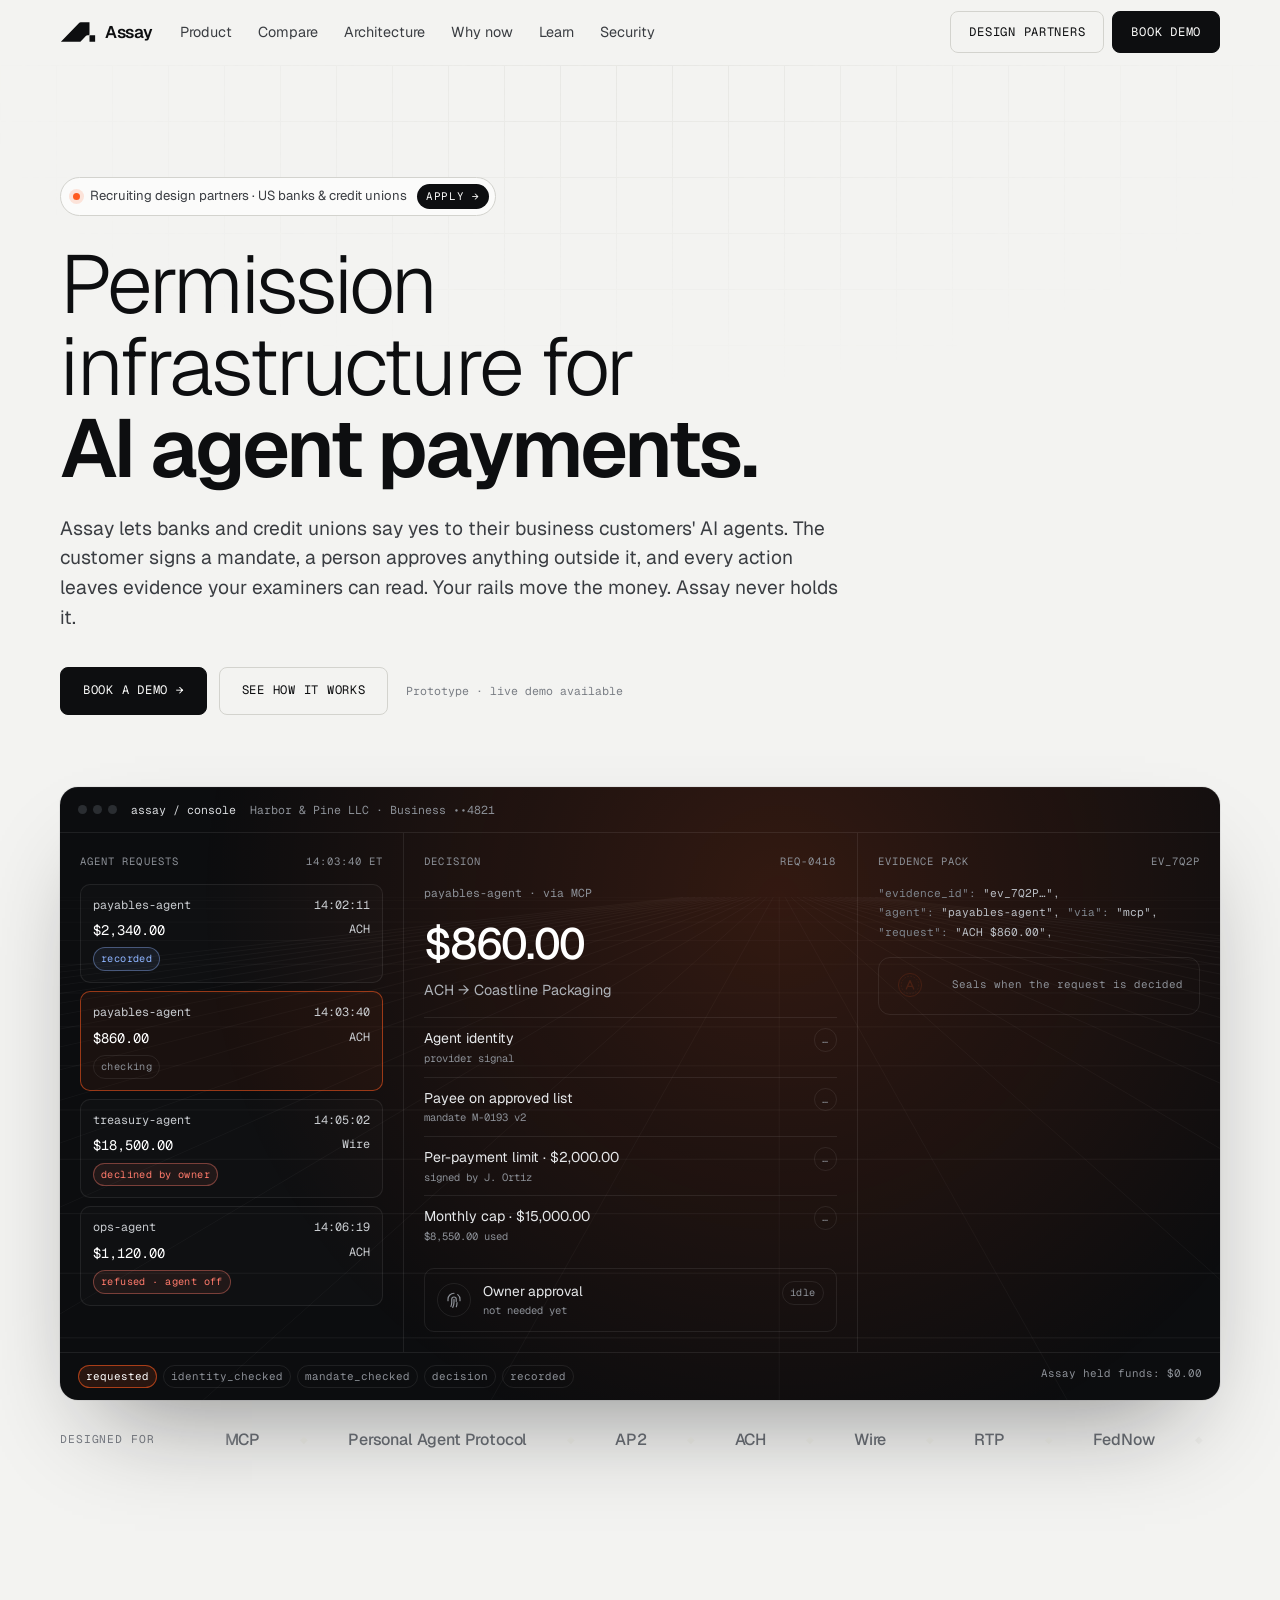
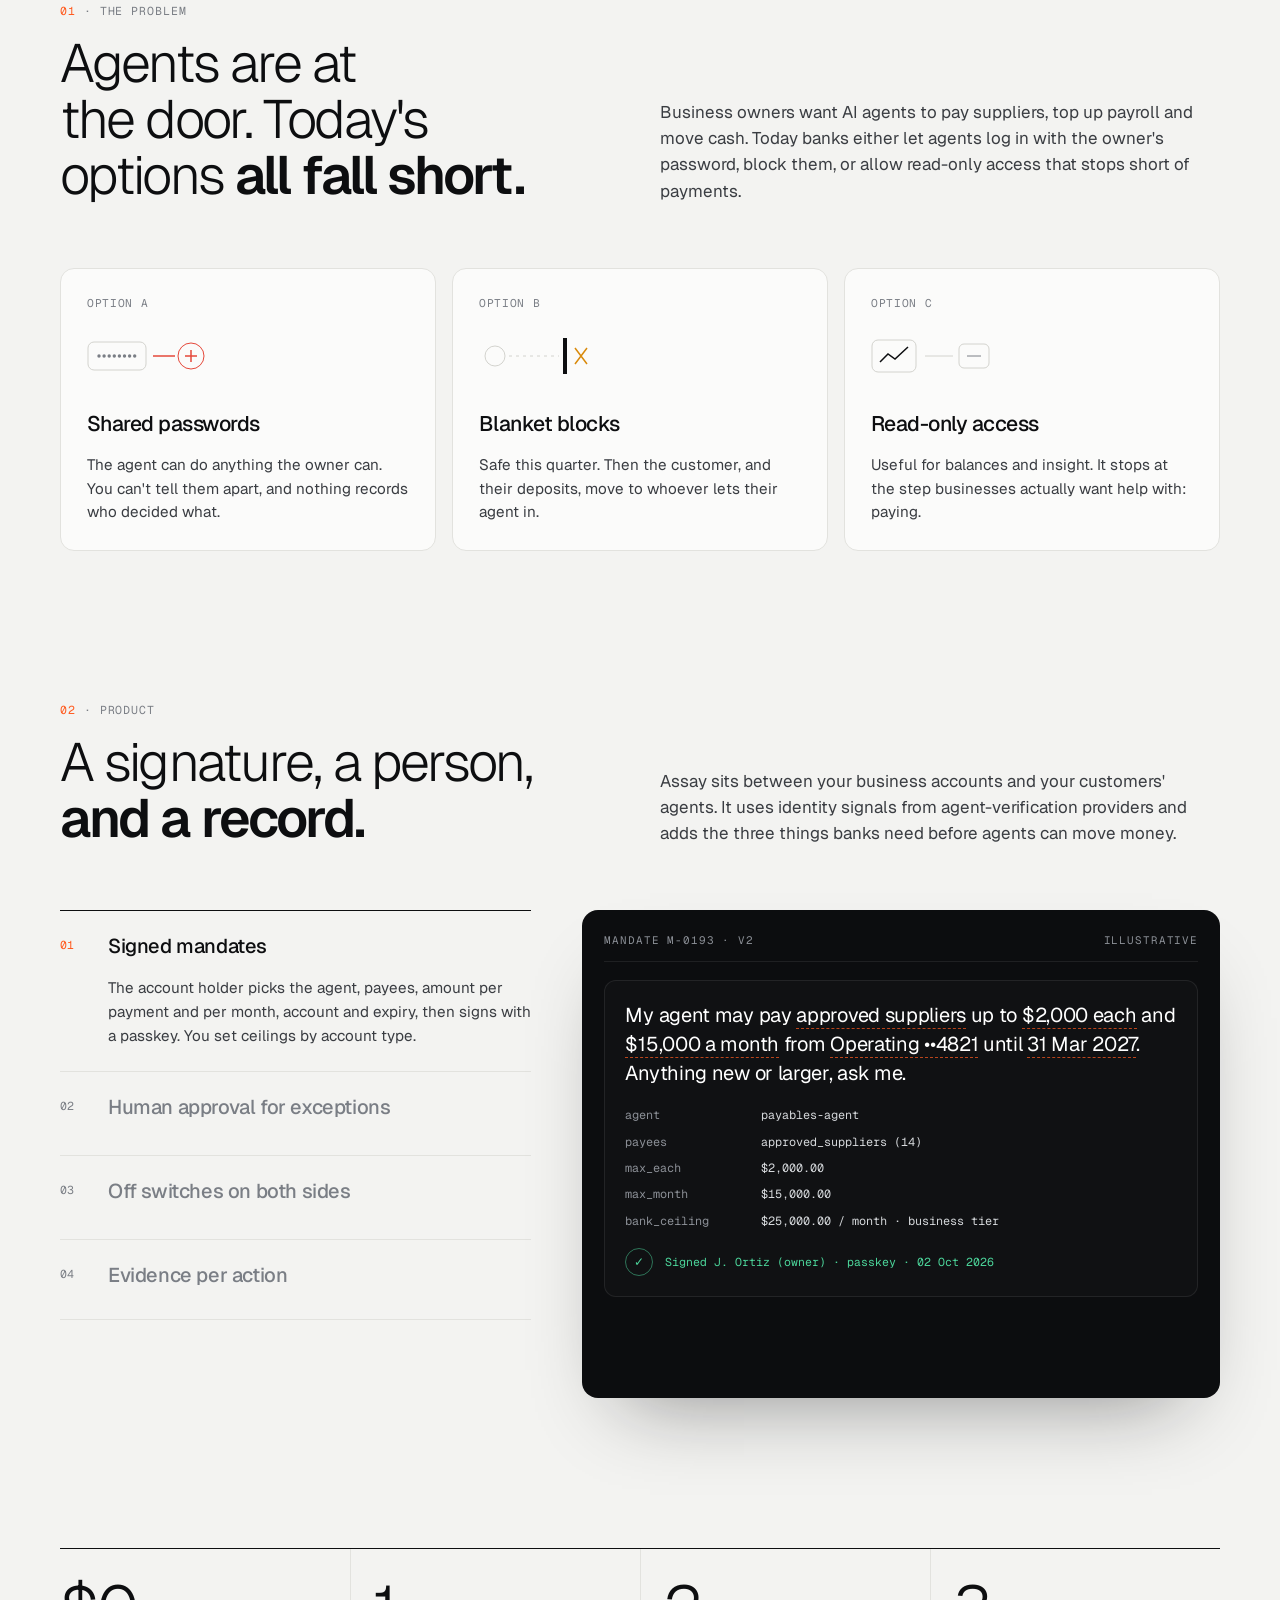
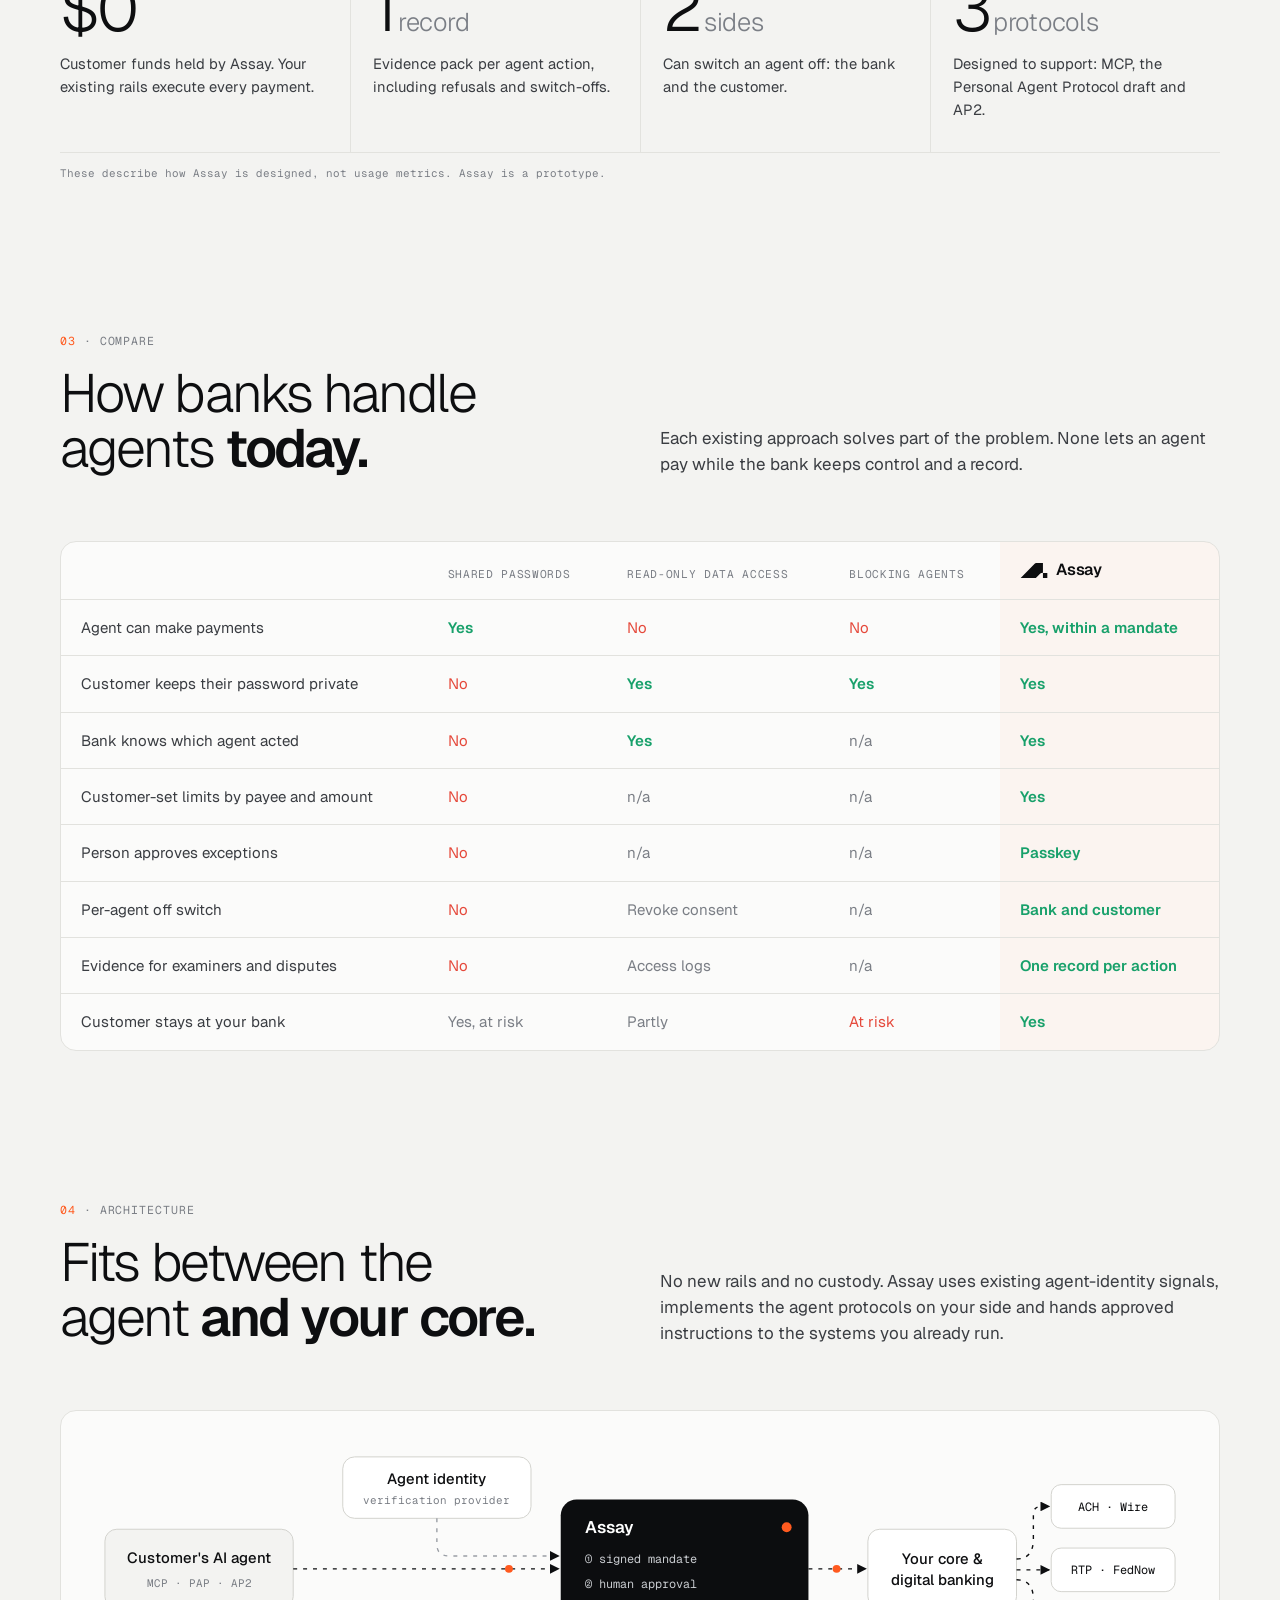
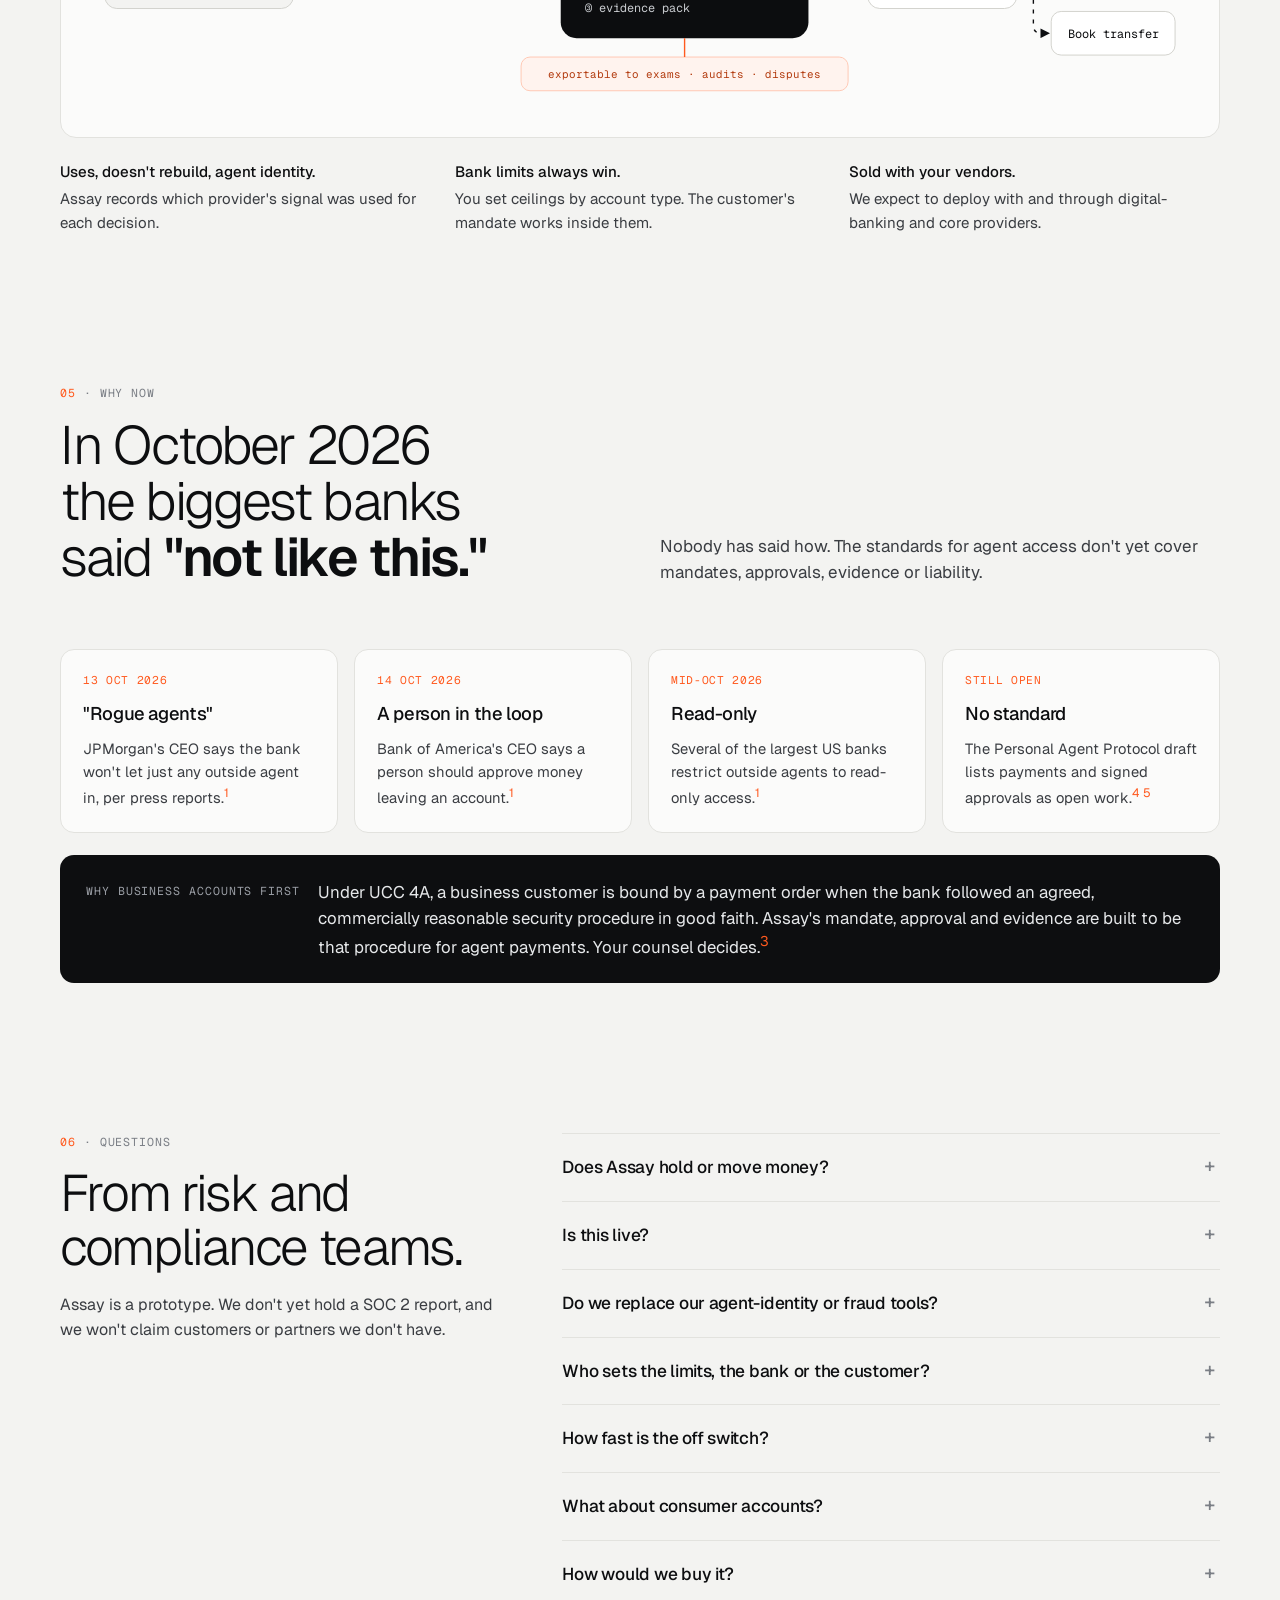
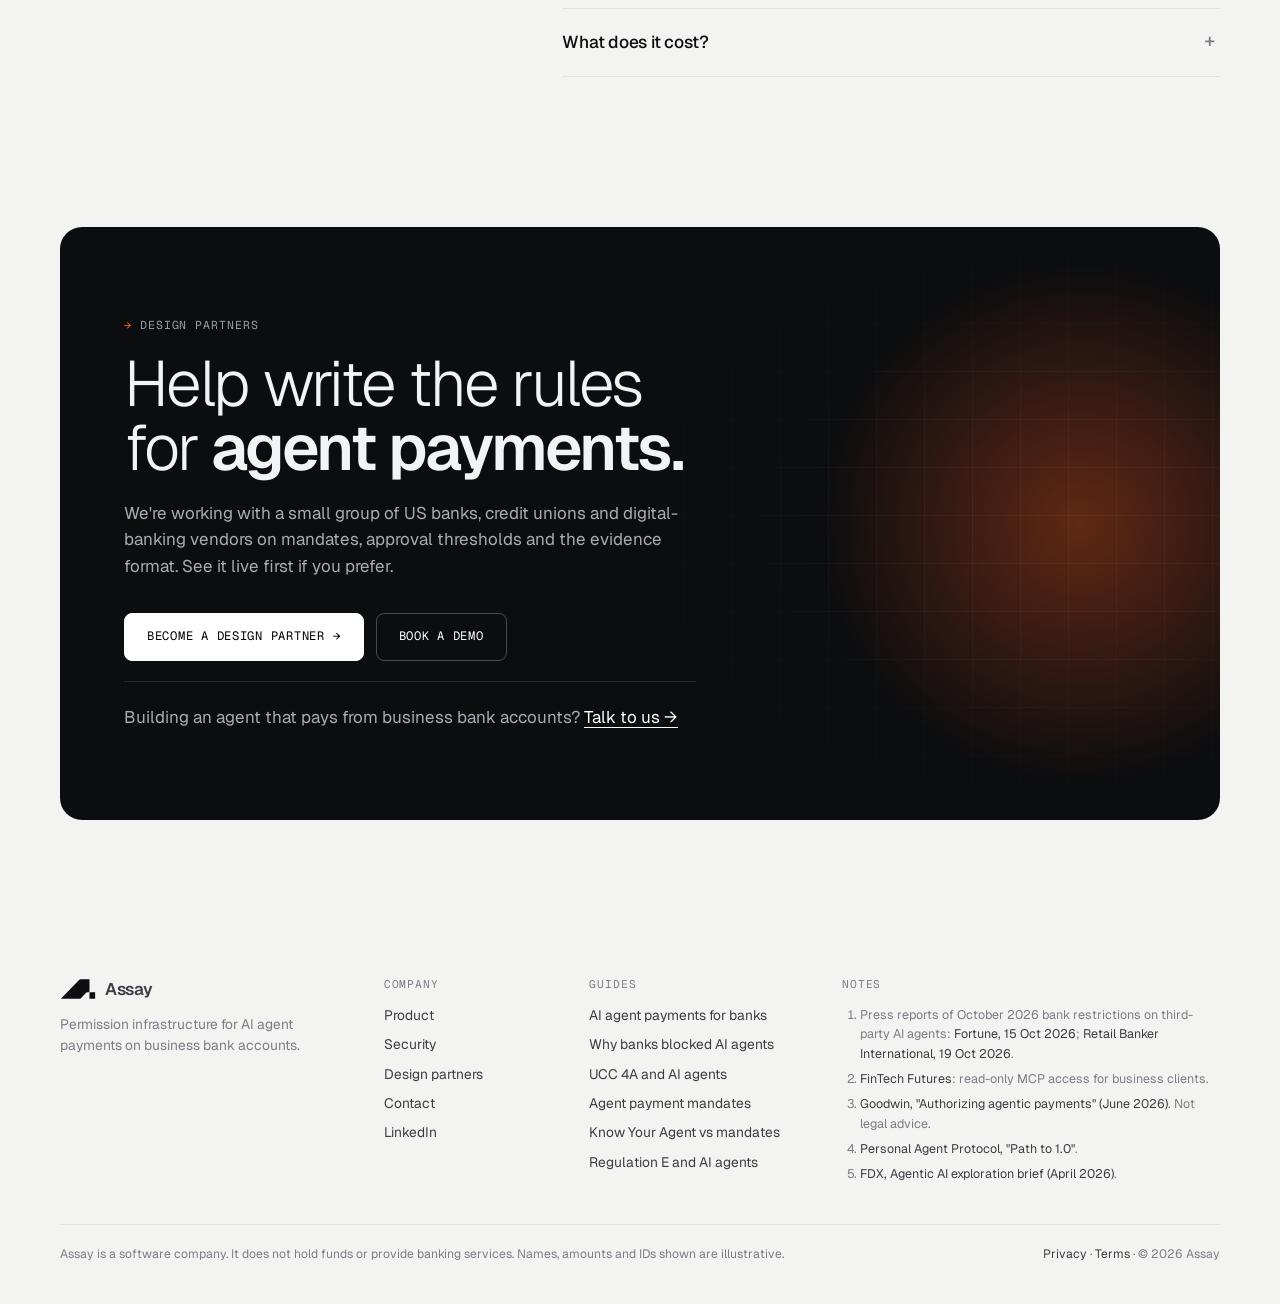
==== commit ef04c02a: "Add privacy policy, terms of use and LinkedIn page - New /privacy.html and /terms.html, matching the" ====
--- a/index.html
+++ b/index.html
@@ -28,7 +28,7 @@
 <meta name="twitter:image" content="https://assayfinance.com/og-image.png">
 <script type="application/ld+json">
 {"@context":"https://schema.org","@graph":[
- {"@type":"Organization","@id":"https://assayfinance.com/#org","name":"Assay","url":"https://assayfinance.com/","logo":"https://assayfinance.com/icon-512.png","description":"Assay builds permission infrastructure for AI agent payments: signed mandates, human approval for exceptions and evidence packs that let banks and credit unions safely allow customers' AI agents to make payments.","knowsAbout":["AI agent payments","Agentic payments","Delegated payment authorization","Know Your Agent","UCC Article 4A security procedures","Model Context Protocol","Personal Agent Protocol","AP2"]},
+ {"@type":"Organization","@id":"https://assayfinance.com/#org","name":"Assay","url":"https://assayfinance.com/","sameAs":["https://www.linkedin.com/company/assayfinance/"],"logo":"https://assayfinance.com/icon-512.png","description":"Assay builds permission infrastructure for AI agent payments: signed mandates, human approval for exceptions and evidence packs that let banks and credit unions safely allow customers' AI agents to make payments.","knowsAbout":["AI agent payments","Agentic payments","Delegated payment authorization","Know Your Agent","UCC Article 4A security procedures","Model Context Protocol","Personal Agent Protocol","AP2"]},
  {"@type":"WebSite","@id":"https://assayfinance.com/#site","name":"Assay","url":"https://assayfinance.com/","publisher":{"@id":"https://assayfinance.com/#org"}},
  {"@type":"SoftwareApplication","name":"Assay","applicationCategory":"FinanceApplication","operatingSystem":"Web","publisher":{"@id":"https://assayfinance.com/#org"},"description":"Bank-side permission layer for AI agent payments on business bank accounts. The account holder signs a mandate with a passkey, payments outside it require human approval, the bank and customer can switch agents off, and each action produces an evidence pack. Assay never holds funds. Currently a prototype."},
  {"@type":"FAQPage","mainEntity":[
@@ -634,7 +634,7 @@
   <div class="wrap">
     <div class="fgrid">
       <div><a class="logo" href="#top"><svg aria-hidden="true"><use href="#mark"/></svg>Assay</a><p style="margin-top:12px;max-width:34ch">Permission infrastructure for AI agent payments on business bank accounts.</p></div>
-      <div><h4>Company</h4><ul><li><a href="#product">Product</a></li><li><a href="#security" data-sheet="security">Security</a></li><li><a href="#design-partners" data-sheet="design-partners">Design partners</a></li><li><a href="#top" data-contact="demo">Contact</a></li></ul></div>
+      <div><h4>Company</h4><ul><li><a href="#product">Product</a></li><li><a href="#security" data-sheet="security">Security</a></li><li><a href="#design-partners" data-sheet="design-partners">Design partners</a></li><li><a href="#top" data-contact="demo">Contact</a></li><li><a href="https://www.linkedin.com/company/assayfinance/" target="_blank" rel="noopener">LinkedIn</a></li></ul></div>
       <div><h4>Guides</h4><ul><li><a href="/learn/ai-agent-payments-for-banks.html">AI agent payments for banks</a></li><li><a href="/learn/why-banks-blocked-ai-agents.html">Why banks blocked AI agents</a></li><li><a href="/learn/ucc-4a-ai-agent-payments.html">UCC 4A and AI agents</a></li><li><a href="/learn/ai-agent-payment-mandate.html">Agent payment mandates</a></li><li><a href="/learn/know-your-agent-vs-mandates.html">Know Your Agent vs mandates</a></li><li><a href="/learn/regulation-e-ai-agents.html">Regulation E and AI agents</a></li></ul></div>
       <div><h4>Notes</h4><ol>
         <li id="n1">Press reports of October 2026 bank restrictions on third-party AI agents: <a href="https://fortune.com/2026/10/15/jamie-dimon-ai-agents-meta-muse-jpmorgan/" target="_blank" rel="noopener">Fortune, 15 Oct 2026</a>; <a href="https://www.retailbankerinternational.com/newsletters/us-banks-limit-ai-agents-access/" target="_blank" rel="noopener">Retail Banker International, 19 Oct 2026</a>.</li>
@@ -644,7 +644,7 @@
         <li id="n5"><a href="https://financialdataexchange.org/wp-content/uploads/2026/04/Exploration_Brief_Agentic_AI_Open_Finance_FDX.pdf" target="_blank" rel="noopener">FDX, Agentic AI exploration brief (April 2026)</a>.</li>
       </ol></div>
     </div>
-    <div class="disc"><span>Assay is a software company. It does not hold funds or provide banking services. Names, amounts and IDs shown are illustrative.</span><span>© 2026 Assay</span></div>
+    <div class="disc"><span>Assay is a software company. It does not hold funds or provide banking services. Names, amounts and IDs shown are illustrative.</span><span><a href="/privacy.html">Privacy</a> · <a href="/terms.html">Terms</a> · © 2026 Assay</span></div>
   </div>
 </footer>
 
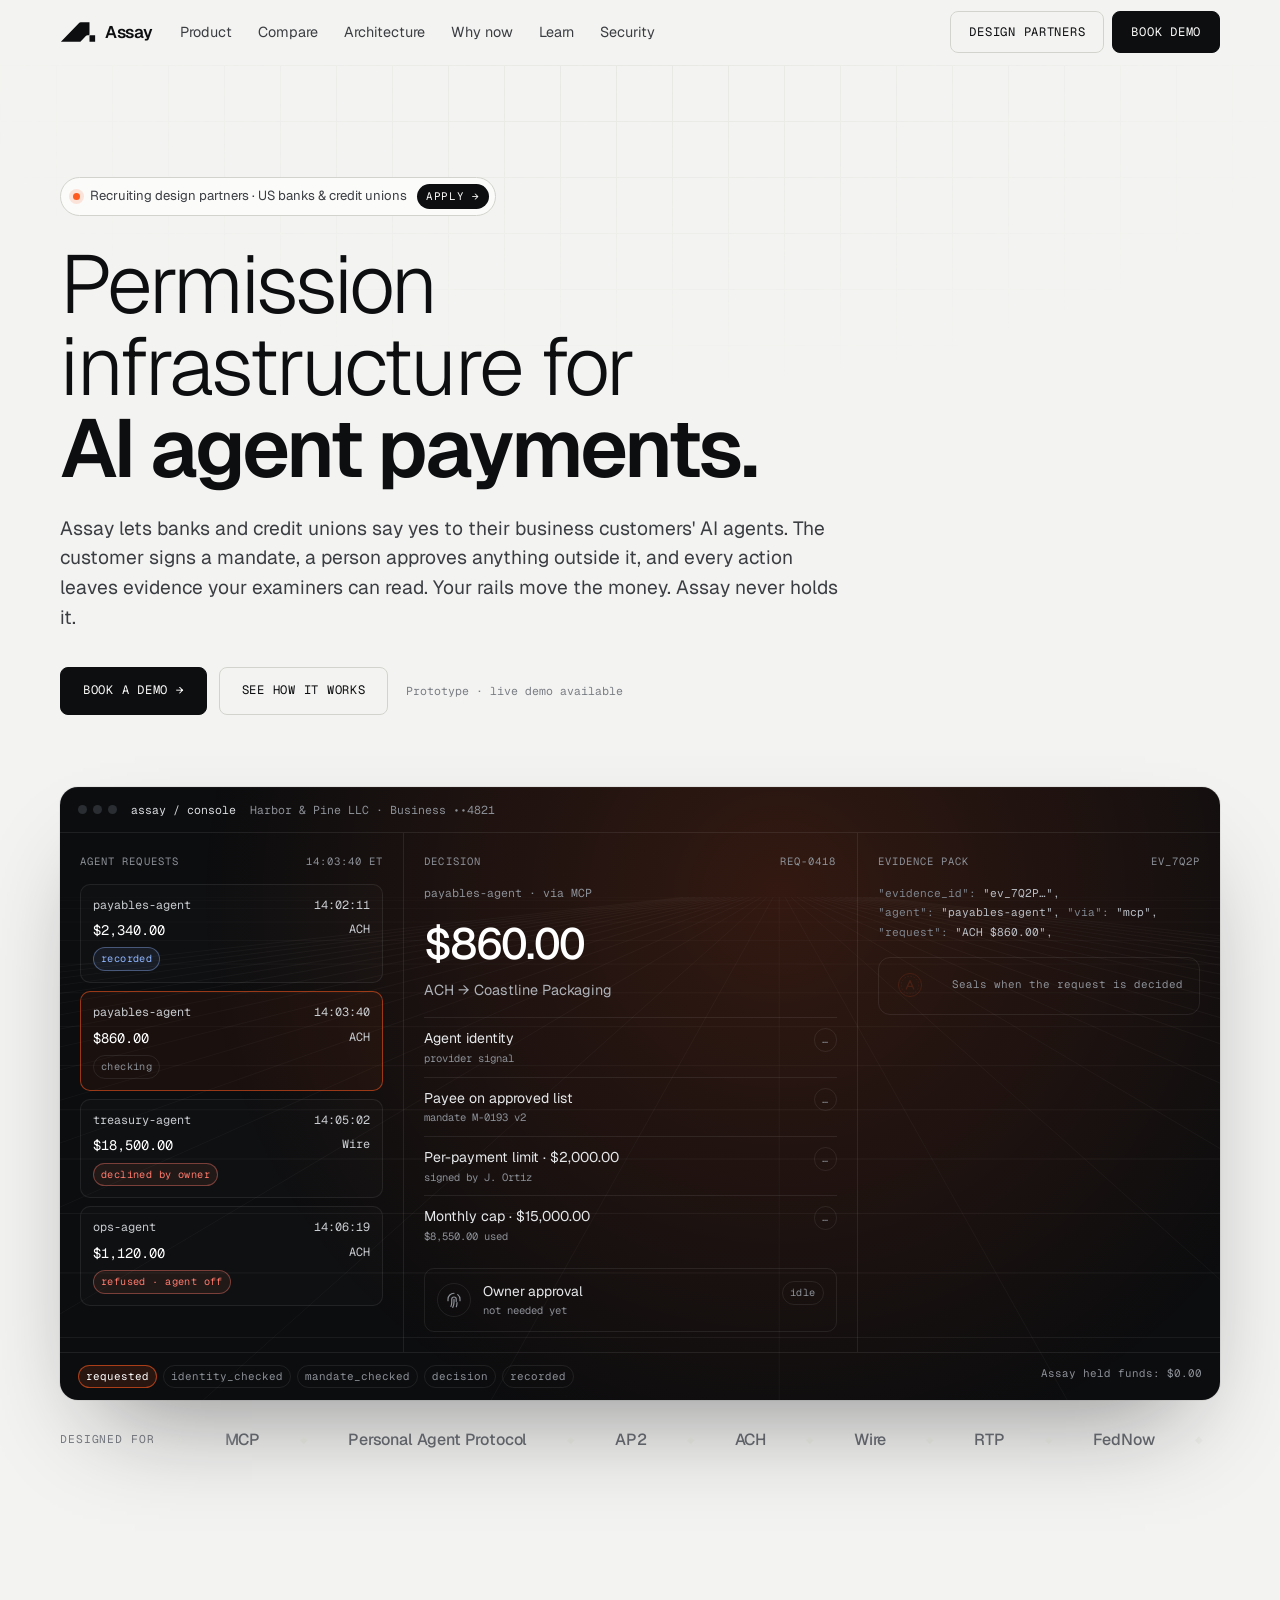
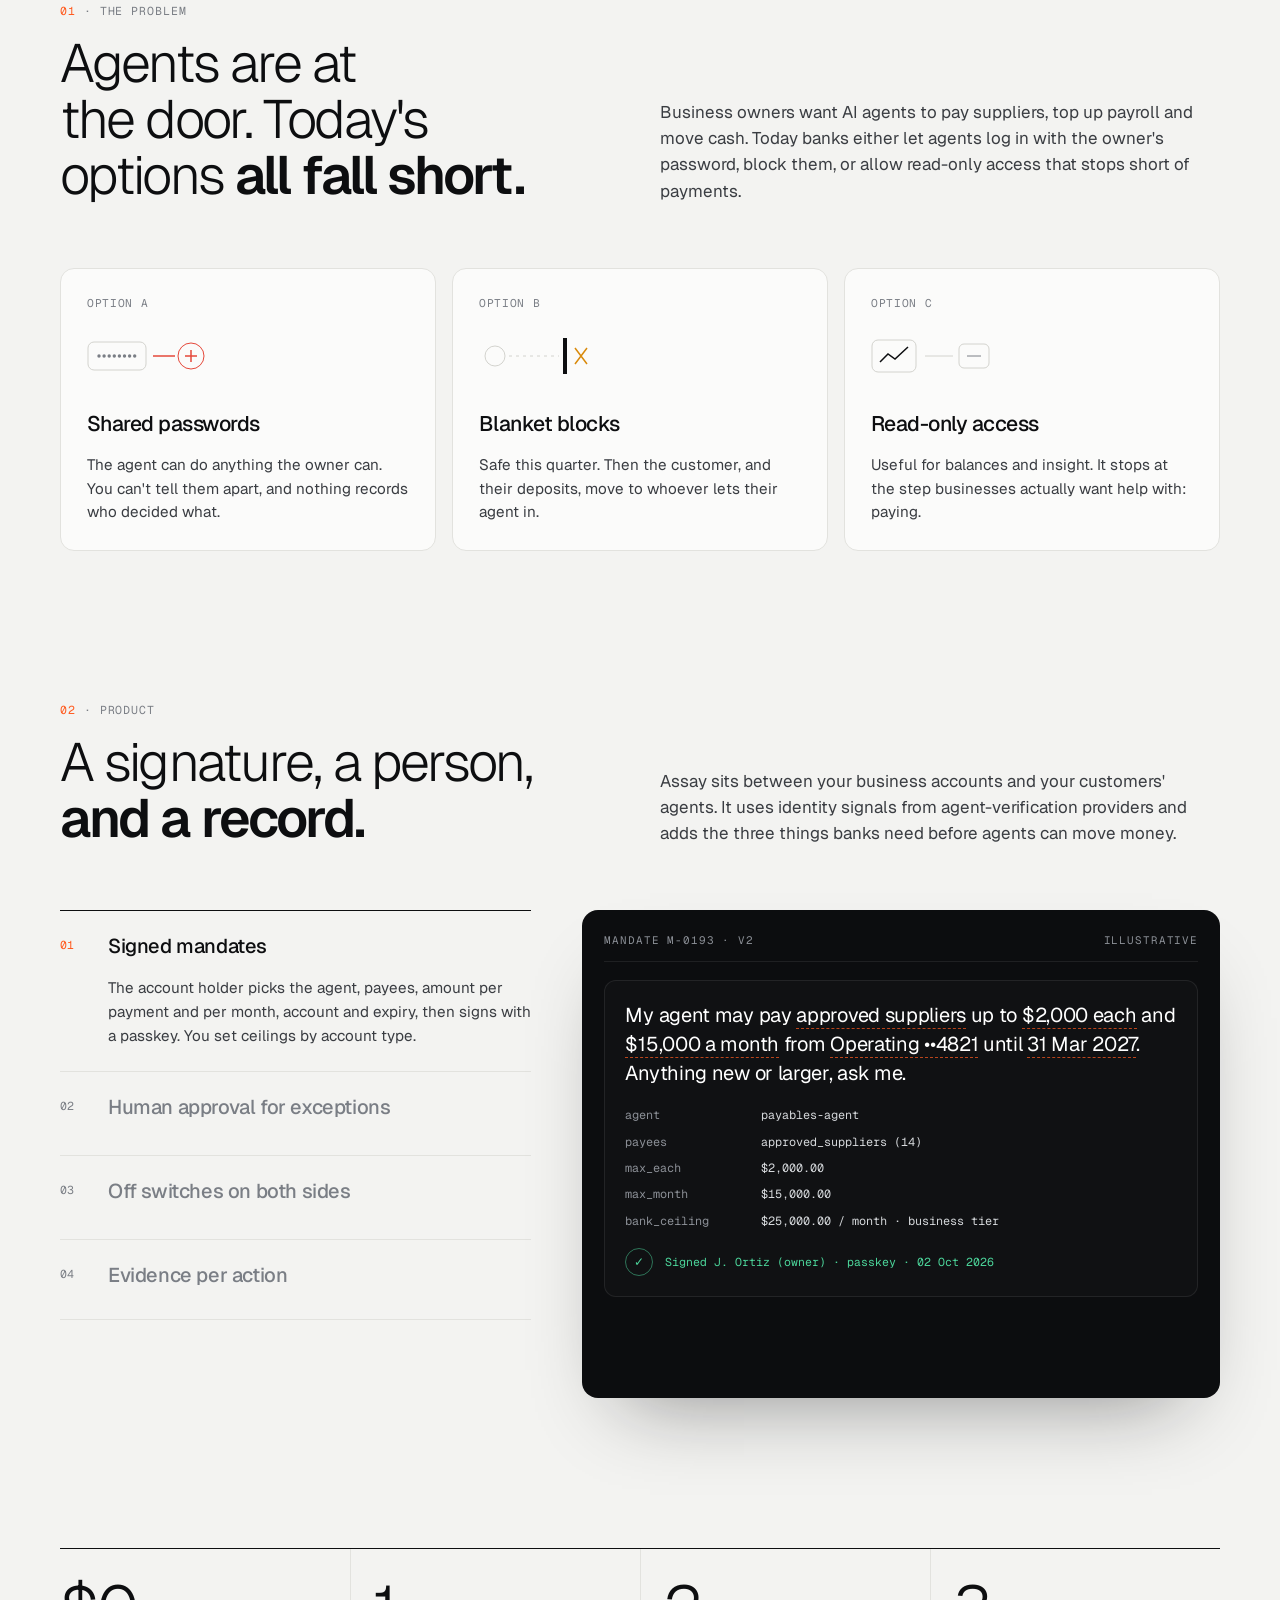
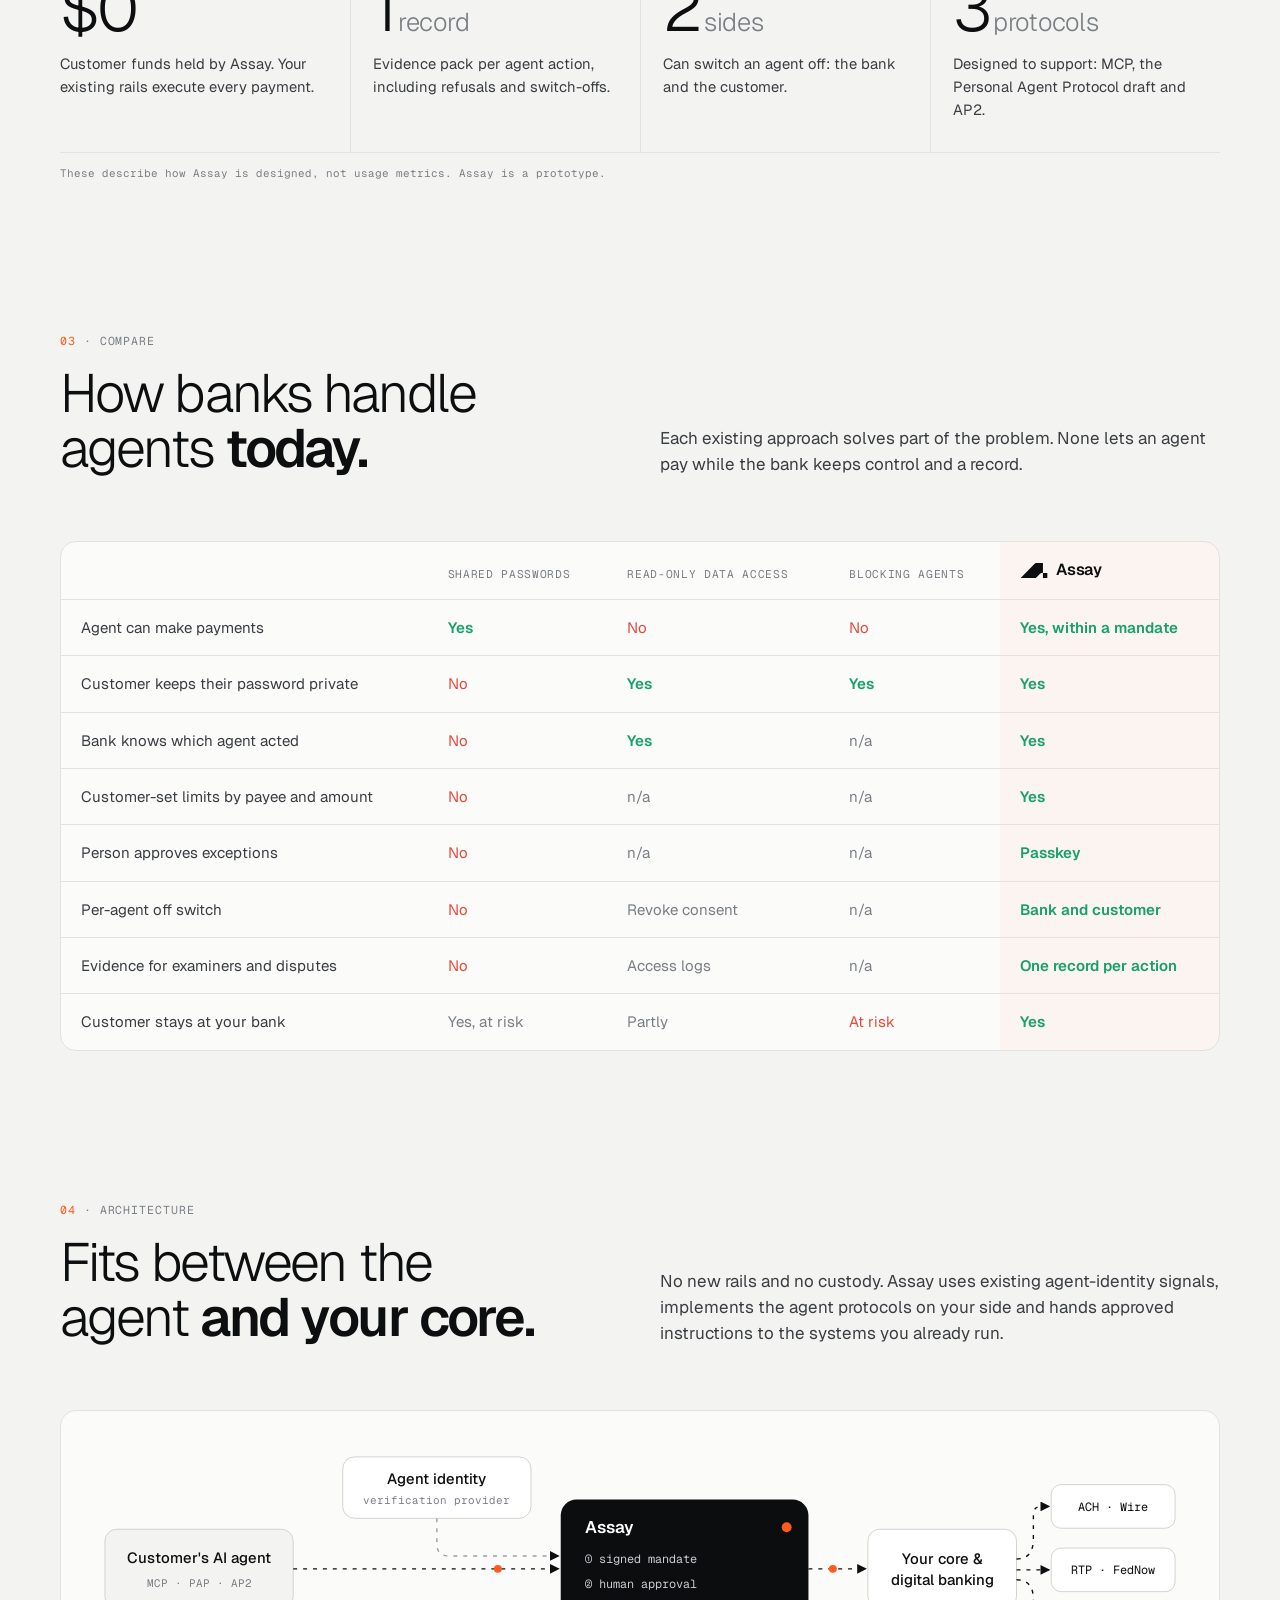
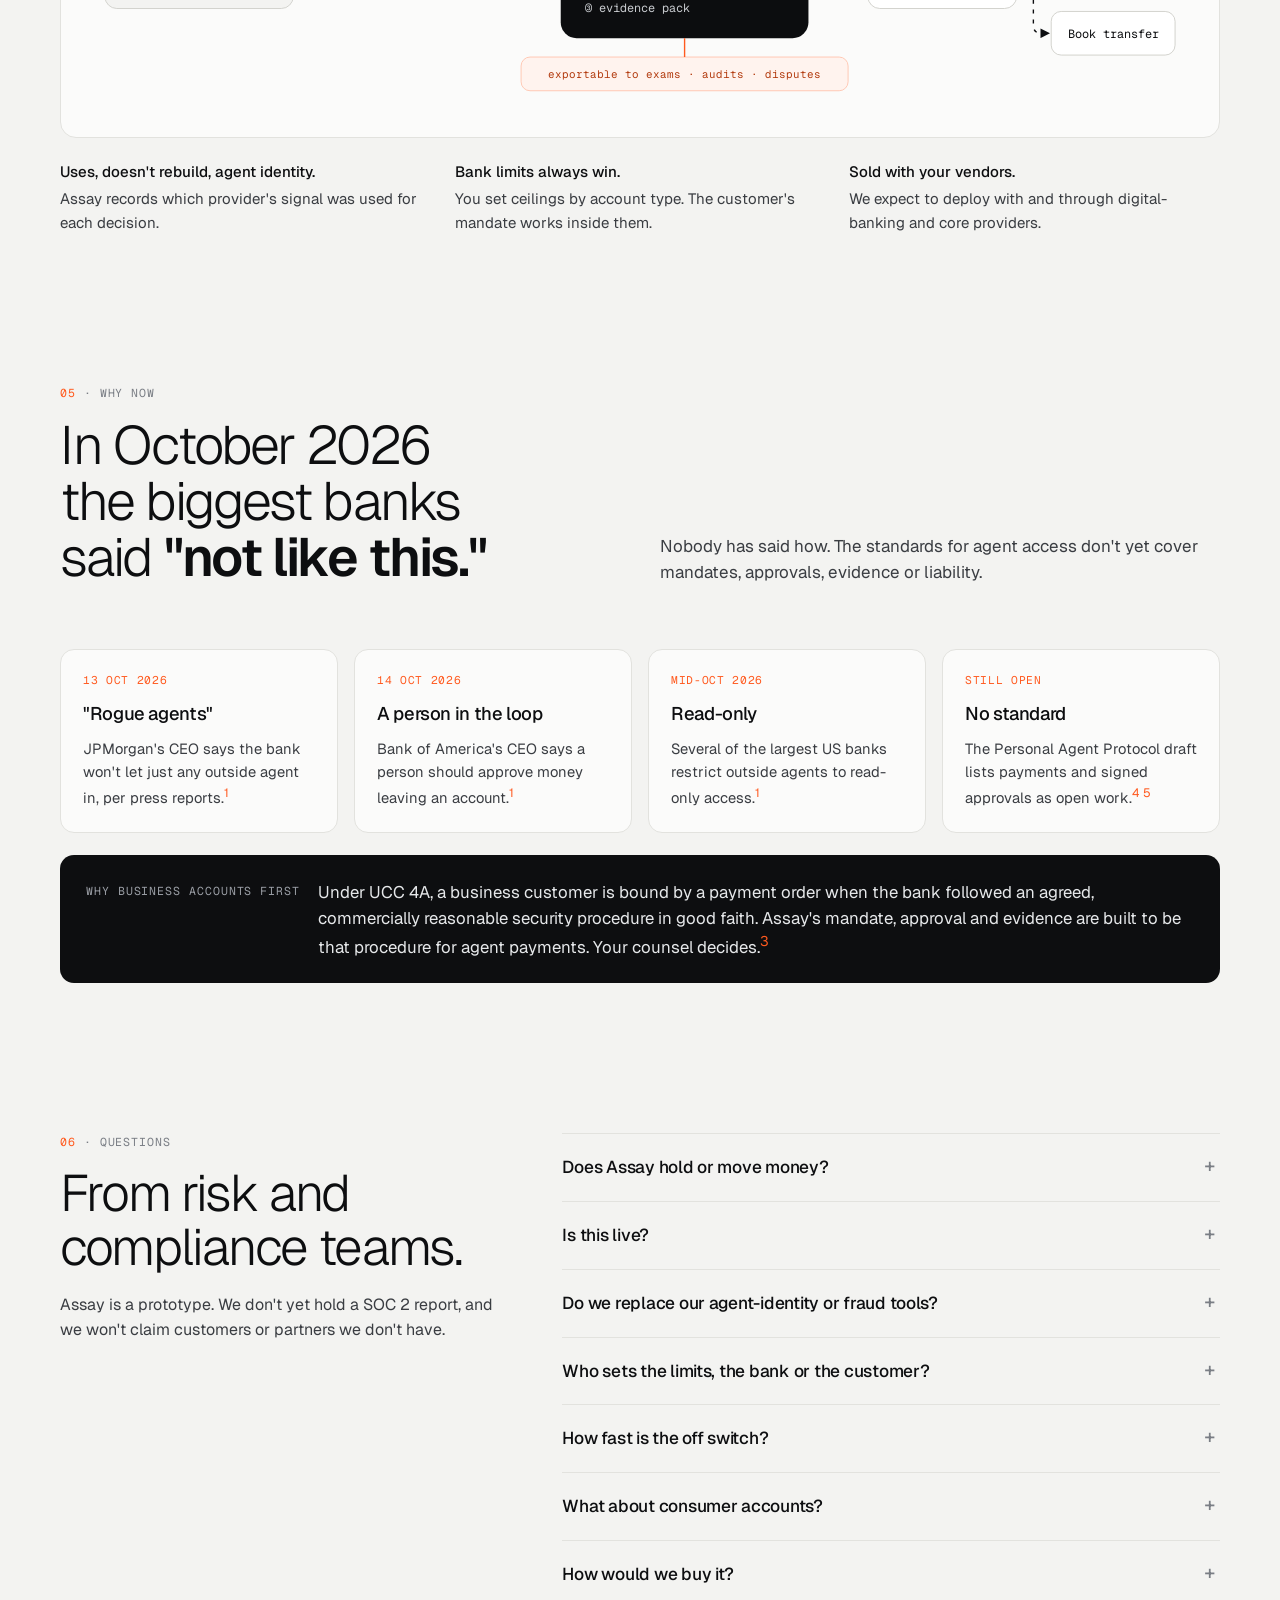
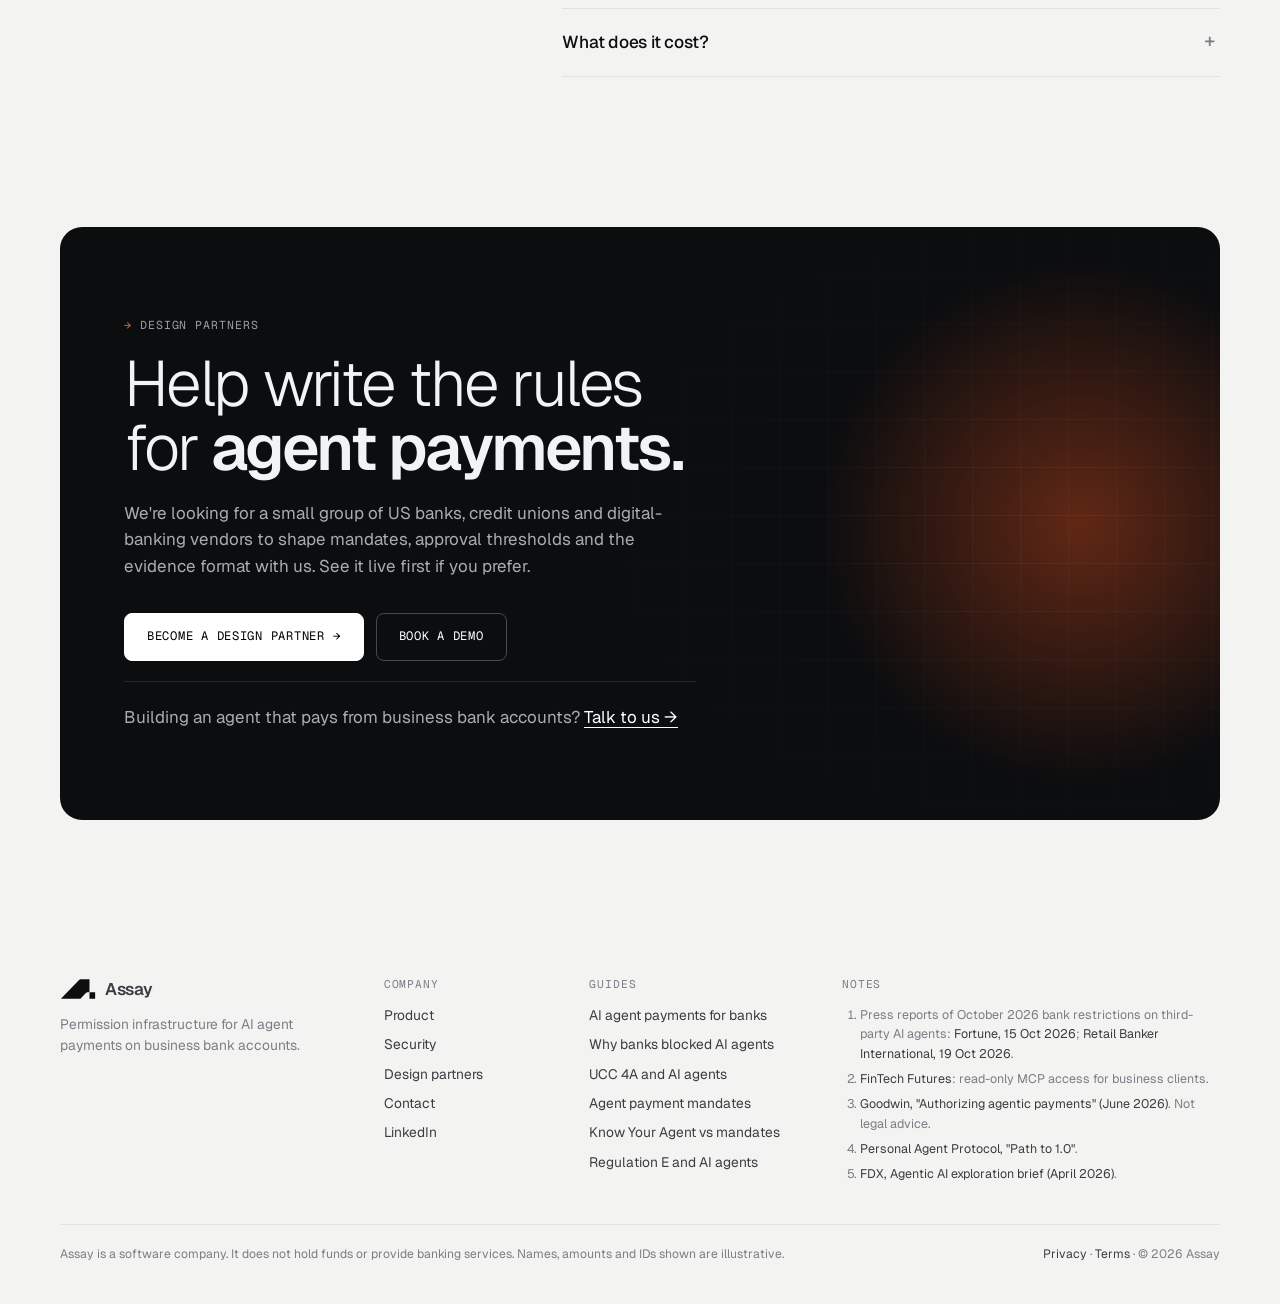
==== commit 85eb758c: "Design-partner copy: 'looking for' instead of 'working with' The site implied existing bank and vend" ====
--- a/index.html
+++ b/index.html
@@ -622,7 +622,7 @@
       <div class="cta rv">
         <div class="kicker" style="color:#9A9EA5"><i>→</i> Design partners</div>
         <h2 style="margin-top:18px">Help write the rules for <b>agent payments.</b></h2>
-        <p>We're working with a small group of US banks, credit unions and digital-banking vendors on mandates, approval thresholds and the evidence format. See it live first if you prefer.</p>
+        <p>We're looking for a small group of US banks, credit unions and digital-banking vendors to shape mandates, approval thresholds and the evidence format with us. See it live first if you prefer.</p>
         <div class="row"><a class="btn lg" href="#design-partners" data-sheet="design-partners">Become a design partner <span class="ar">→</span></a><button class="btn lg line" type="button" data-contact="demo">Book a demo</button></div>
         <p class="agents">Building an agent that pays from business bank accounts? <button type="button" data-contact="agents">Talk to us →</button></p>
       </div>
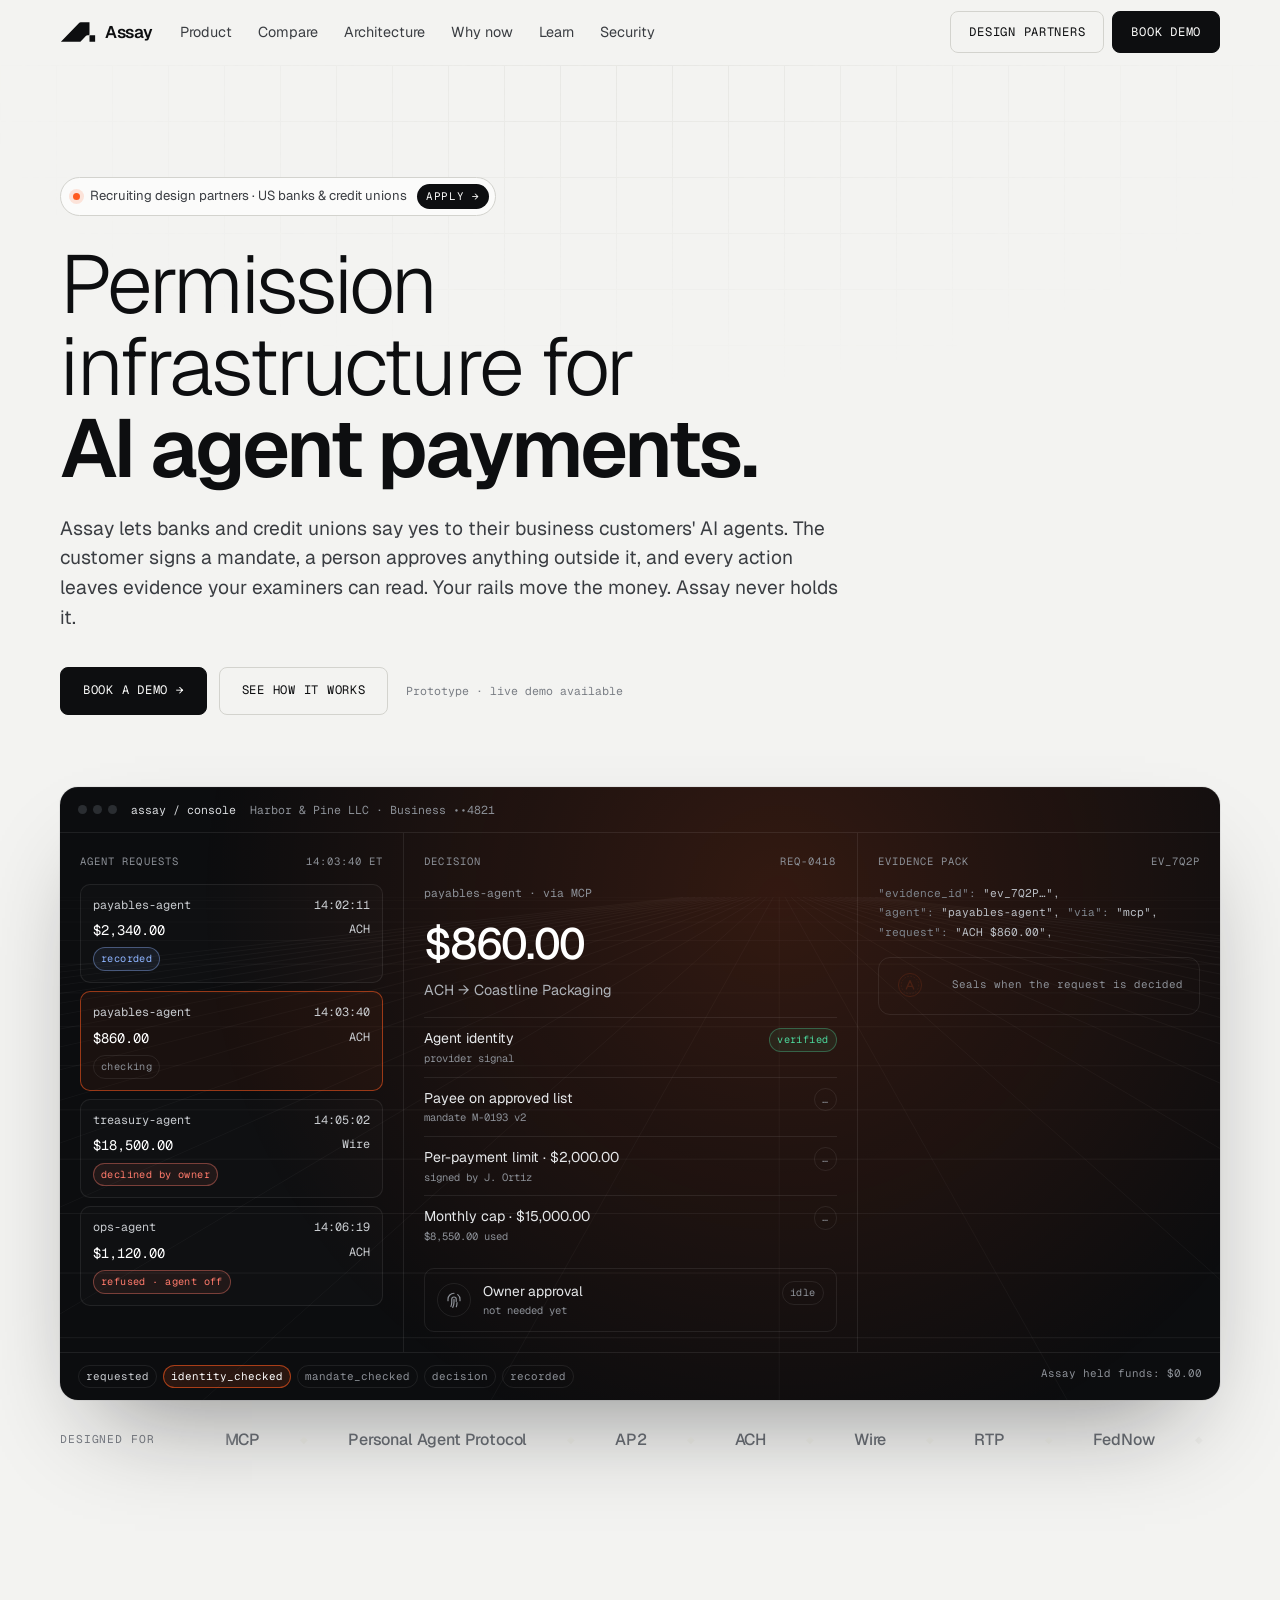
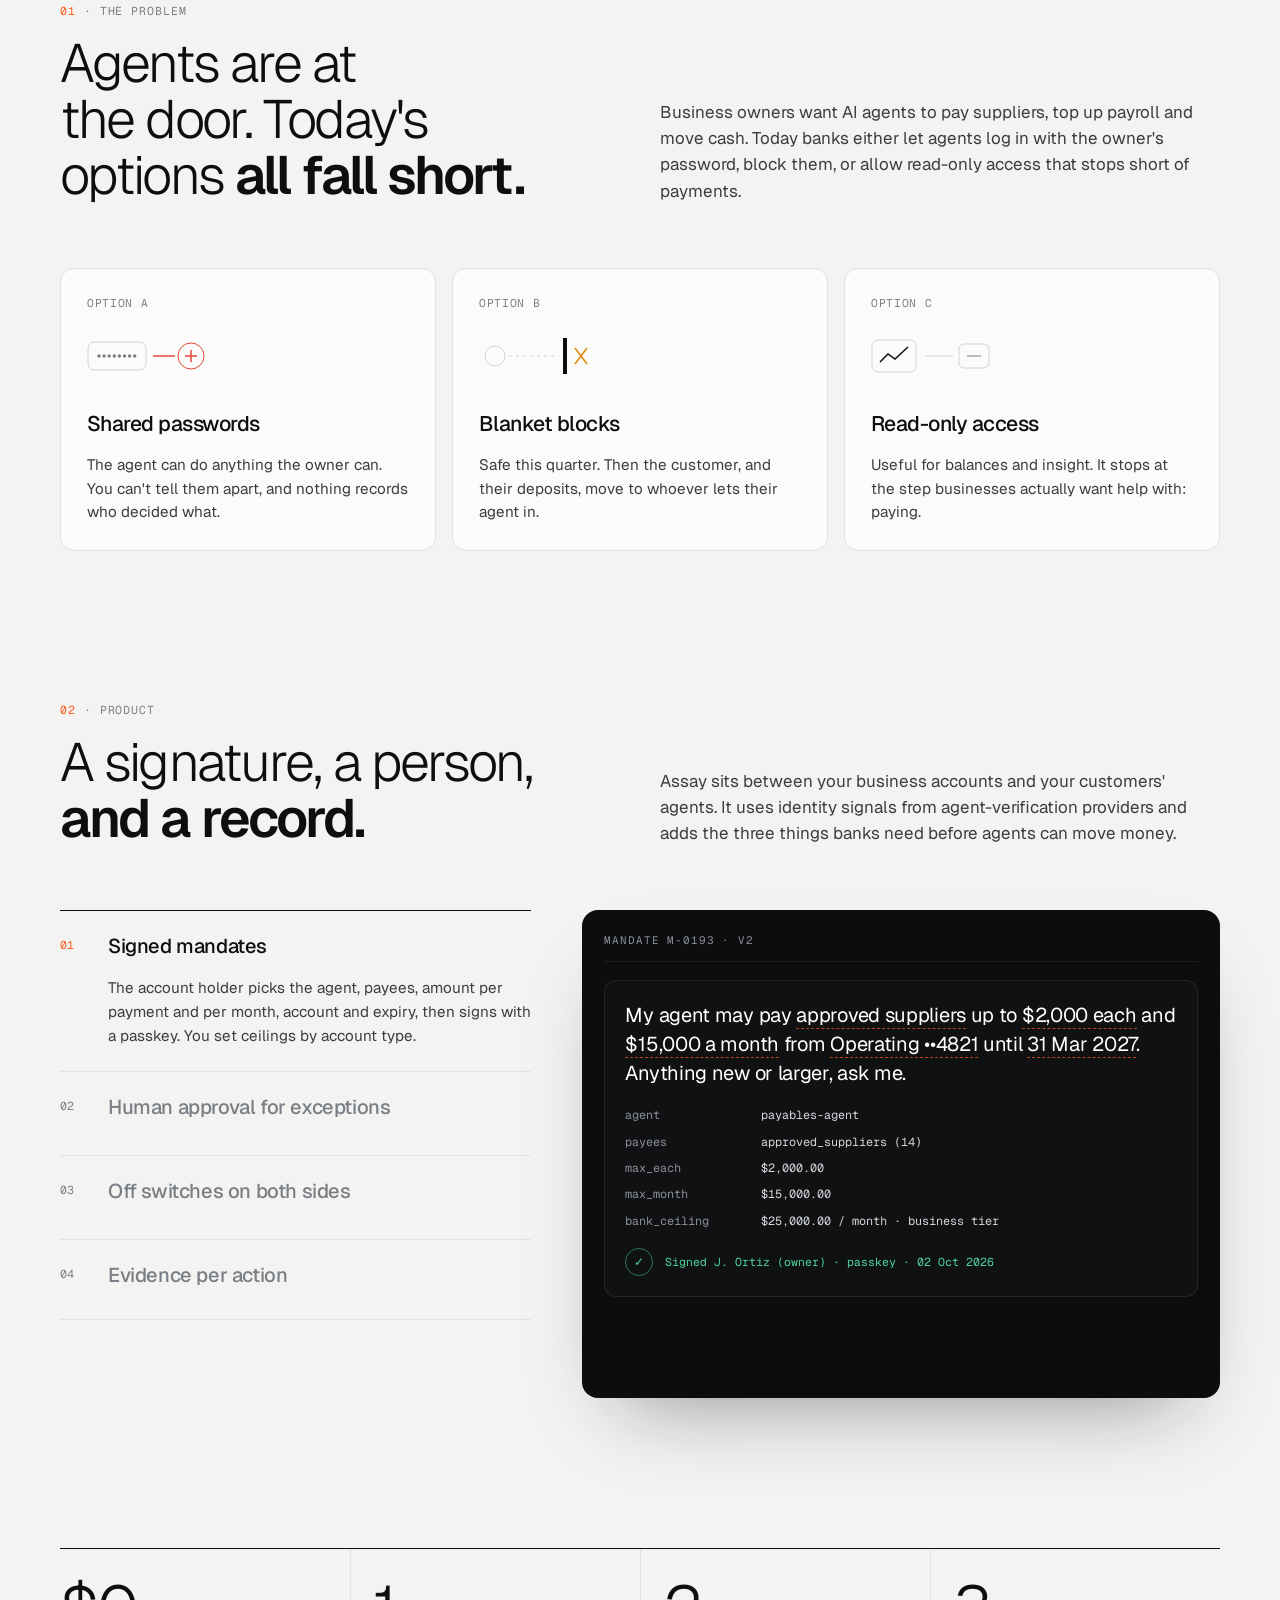
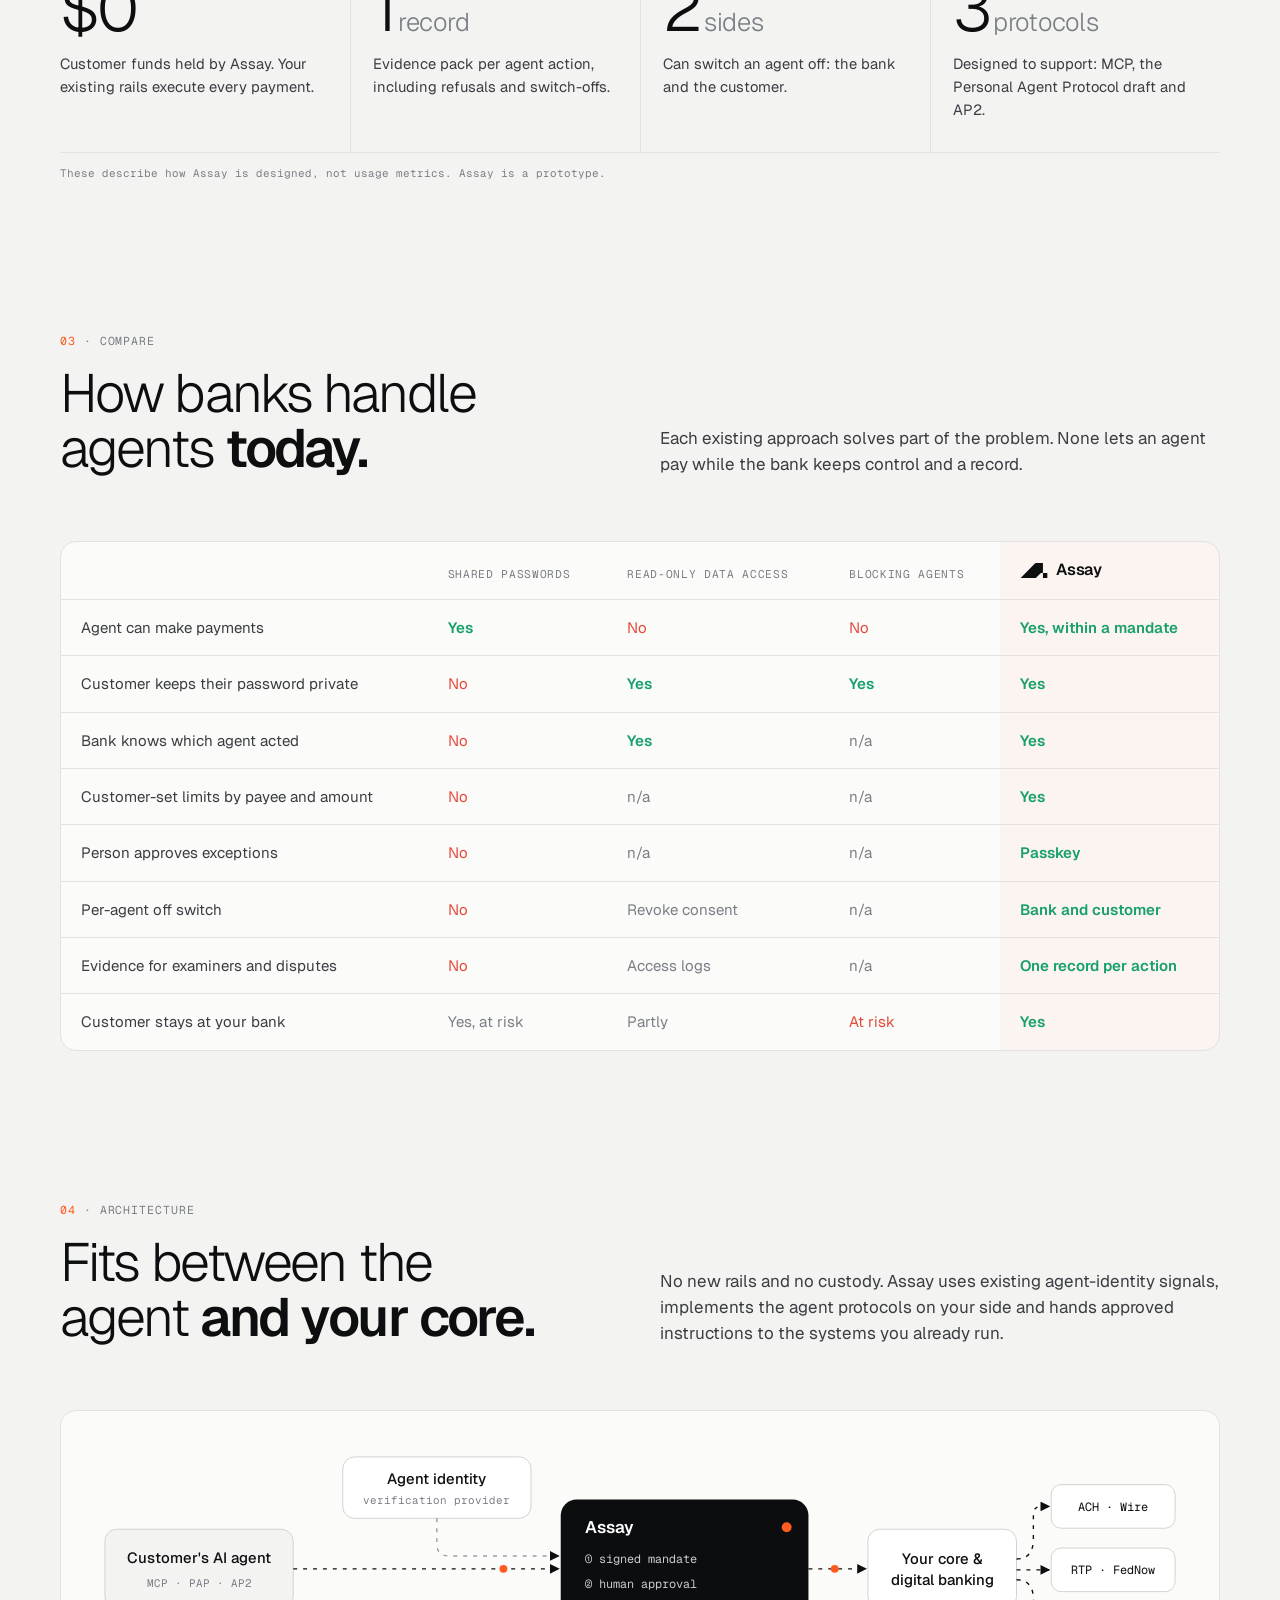
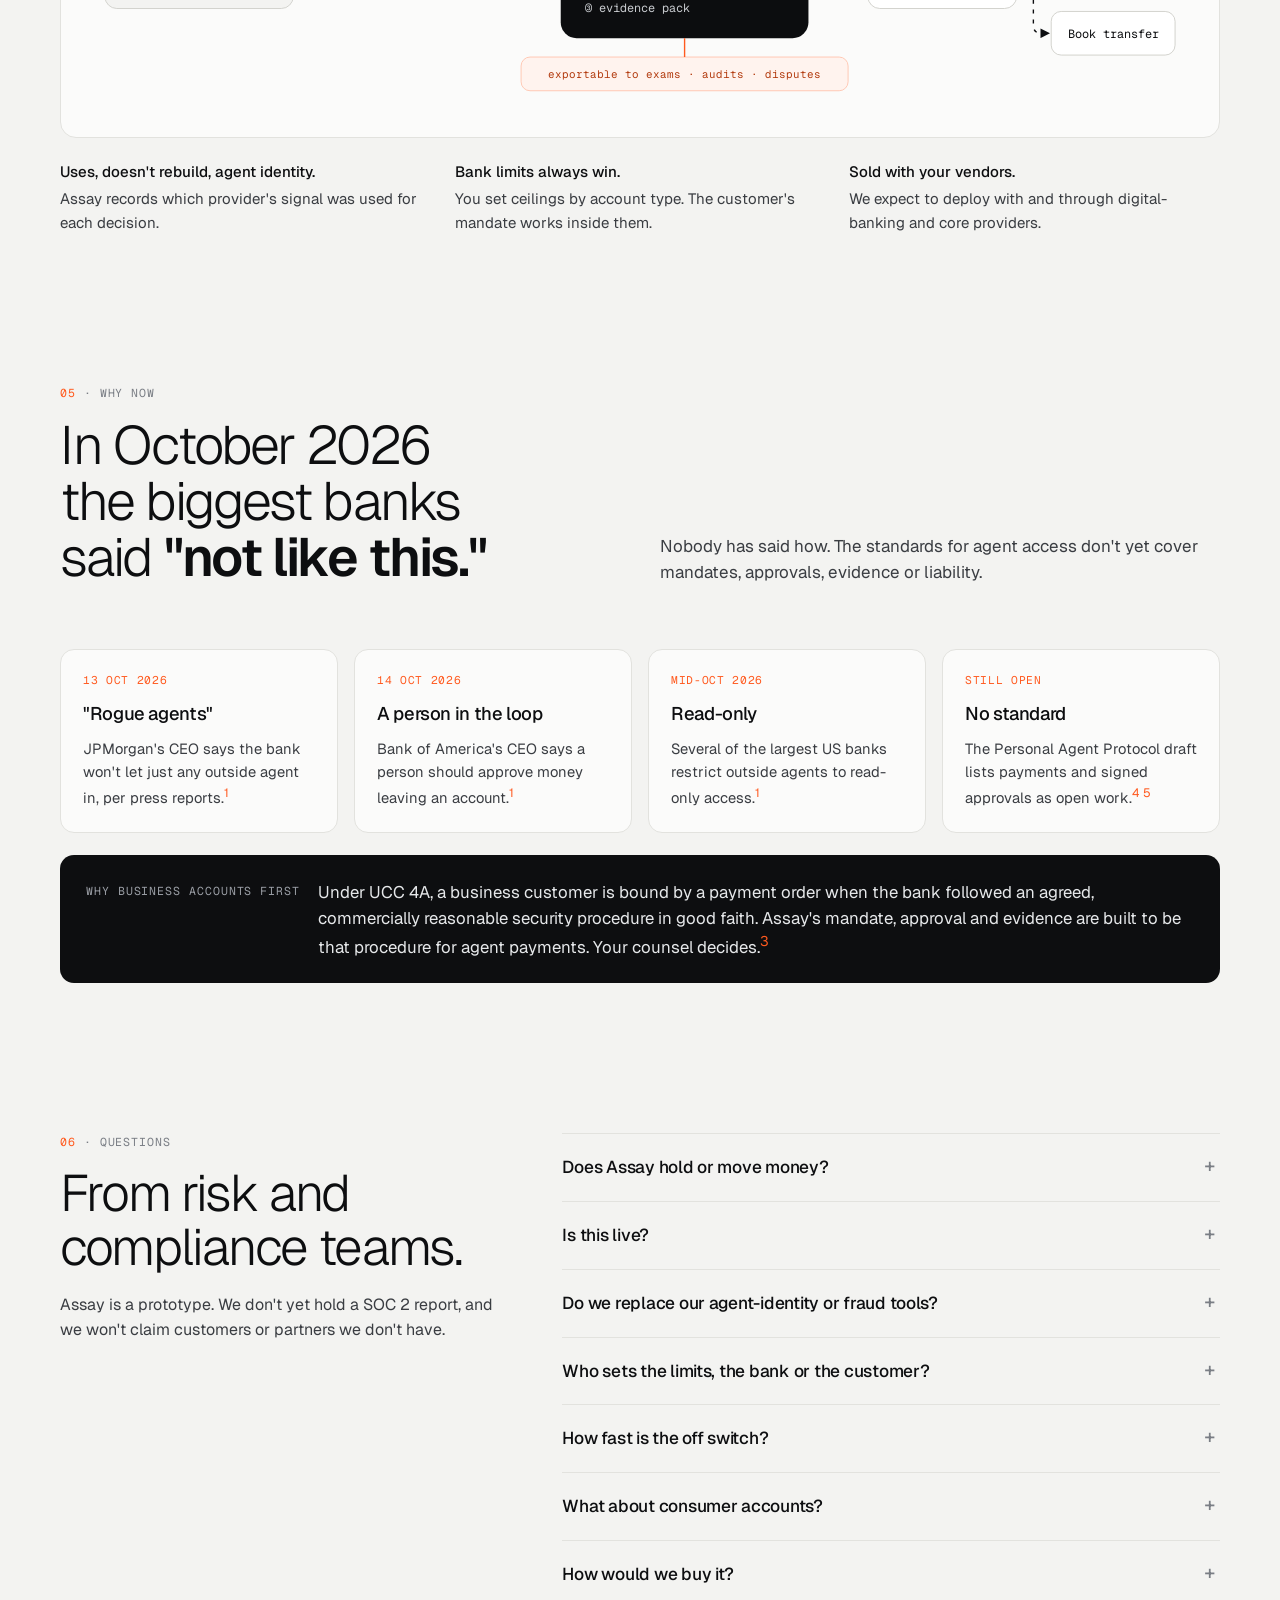
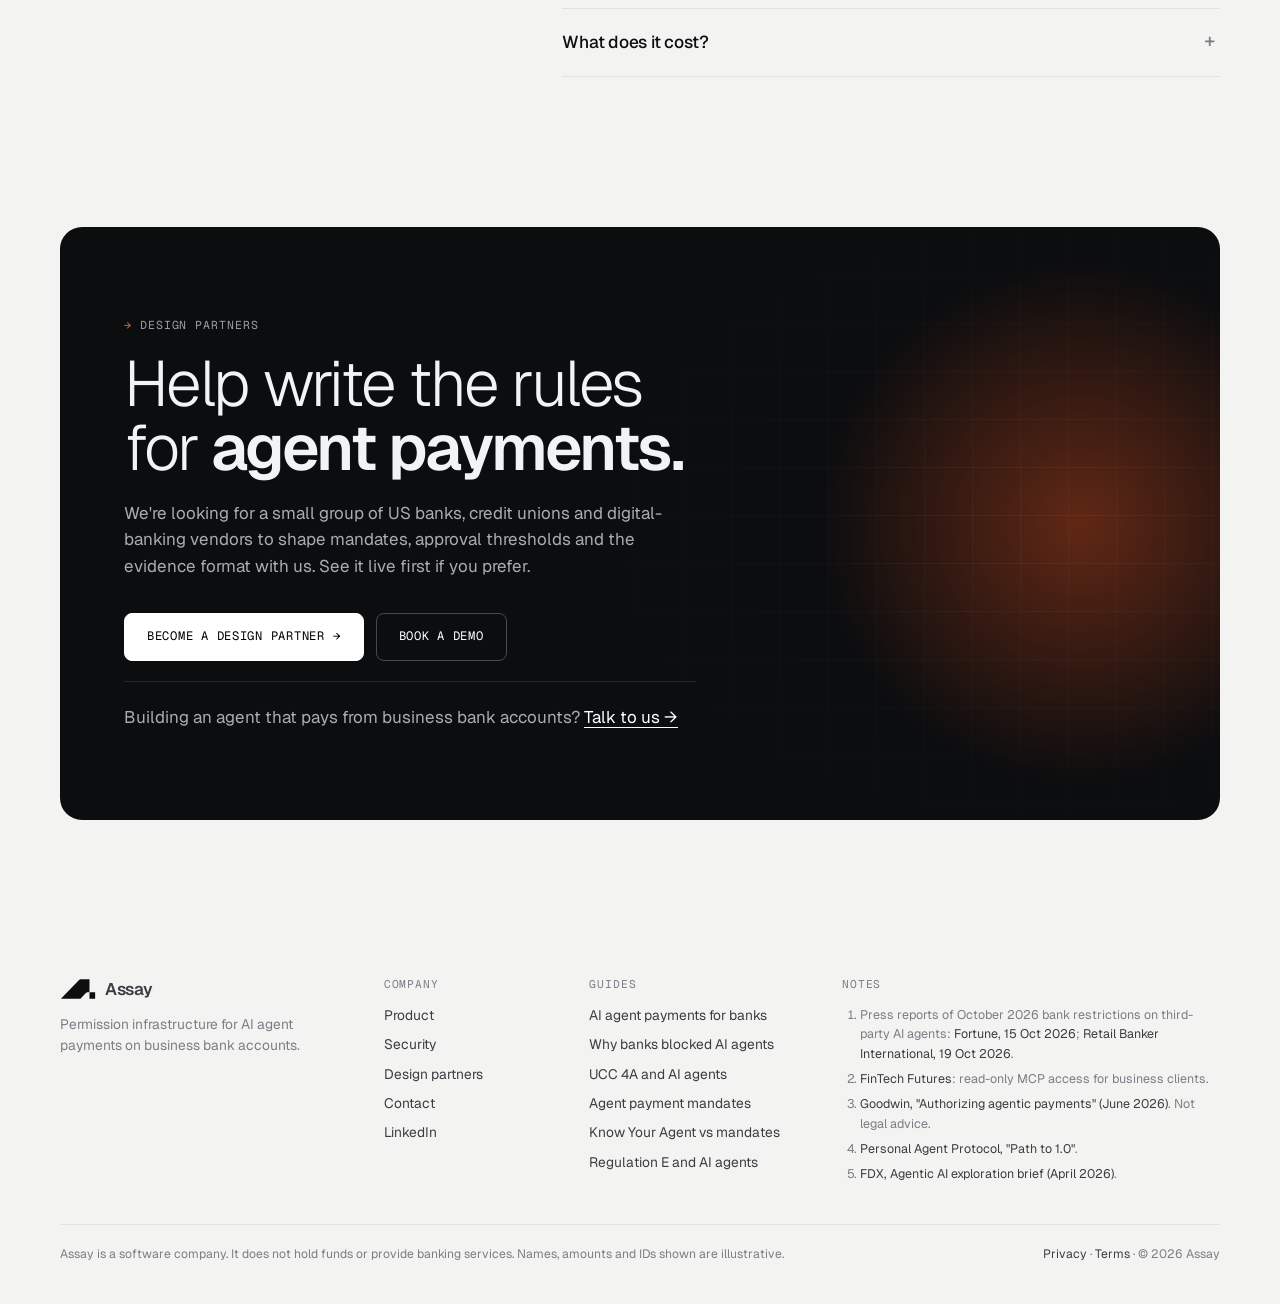
==== commit b9bf0224: "Remove 'Illustrative' tags from the four product cards Co-Authored-By: Claude Sonnet 5.5 <noreply@an" ====
--- a/index.html
+++ b/index.html
@@ -443,7 +443,7 @@
         </div>
         <div class="screen rv">
           <div class="pane on" id="p0" role="tabpanel" aria-labelledby="t0">
-            <div class="sc-h"><span>Mandate M-0193 · v2</span><span>Illustrative</span></div>
+            <div class="sc-h"><span>Mandate M-0193 · v2</span></div>
             <div class="mandate-doc">
               <p class="q">My agent may pay <u>approved suppliers</u> up to <u>$2,000 each</u> and <u>$15,000 a month</u> from <u>Operating ••4821</u> until <u>31 Mar 2027</u>. Anything new or larger, ask me.</p>
               <dl class="kv"><dt>agent</dt><dd>payables-agent</dd><dt>payees</dt><dd>approved_suppliers (14)</dd><dt>max_each</dt><dd>$2,000.00</dd><dt>max_month</dt><dd>$15,000.00</dd><dt>bank_ceiling</dt><dd>$25,000.00 / month · business tier</dd></dl>
@@ -451,7 +451,7 @@
             </div>
           </div>
           <div class="pane" id="p1" role="tabpanel" aria-labelledby="t1" hidden>
-            <div class="sc-h"><span>Approval request</span><span>Illustrative</span></div>
+            <div class="sc-h"><span>Approval request</span></div>
             <div class="phone">
               <div class="nt">Harbor &amp; Pine LLC · Assay</div>
               <h4>Approve $2,340.00?</h4>
@@ -461,7 +461,7 @@
             </div>
           </div>
           <div class="pane" id="p2" role="tabpanel" aria-labelledby="t2" hidden>
-            <div class="sc-h"><span>Agent access</span><span>Illustrative</span></div>
+            <div class="sc-h"><span>Agent access</span></div>
             <div class="offs">
               <div class="off"><div><b>payables-agent</b><small>Harbor &amp; Pine LLC · mandate M-0193</small></div><span class="tg"></span></div>
               <div class="off"><div><b>treasury-agent</b><small>Harbor &amp; Pine LLC · mandate M-0201</small></div><span class="tg"></span></div>
@@ -471,7 +471,7 @@
             </div>
           </div>
           <div class="pane" id="p3" role="tabpanel" aria-labelledby="t3" hidden>
-            <div class="sc-h"><span>Evidence ev_7Q2M…K9</span><span>Illustrative</span></div>
+            <div class="sc-h"><span>Evidence ev_7Q2M…K9</span></div>
             <dl class="kv" style="margin-top:0;font-size:.78rem;grid-template-columns:110px minmax(0,1fr)">
               <dt>agent</dt><dd>payables-agent · identity: verified · provider recorded</dd>
               <dt>request</dt><dd>ACH $2,340.00 → Harbor Linen Supply · 14:02:11 ET</dd>
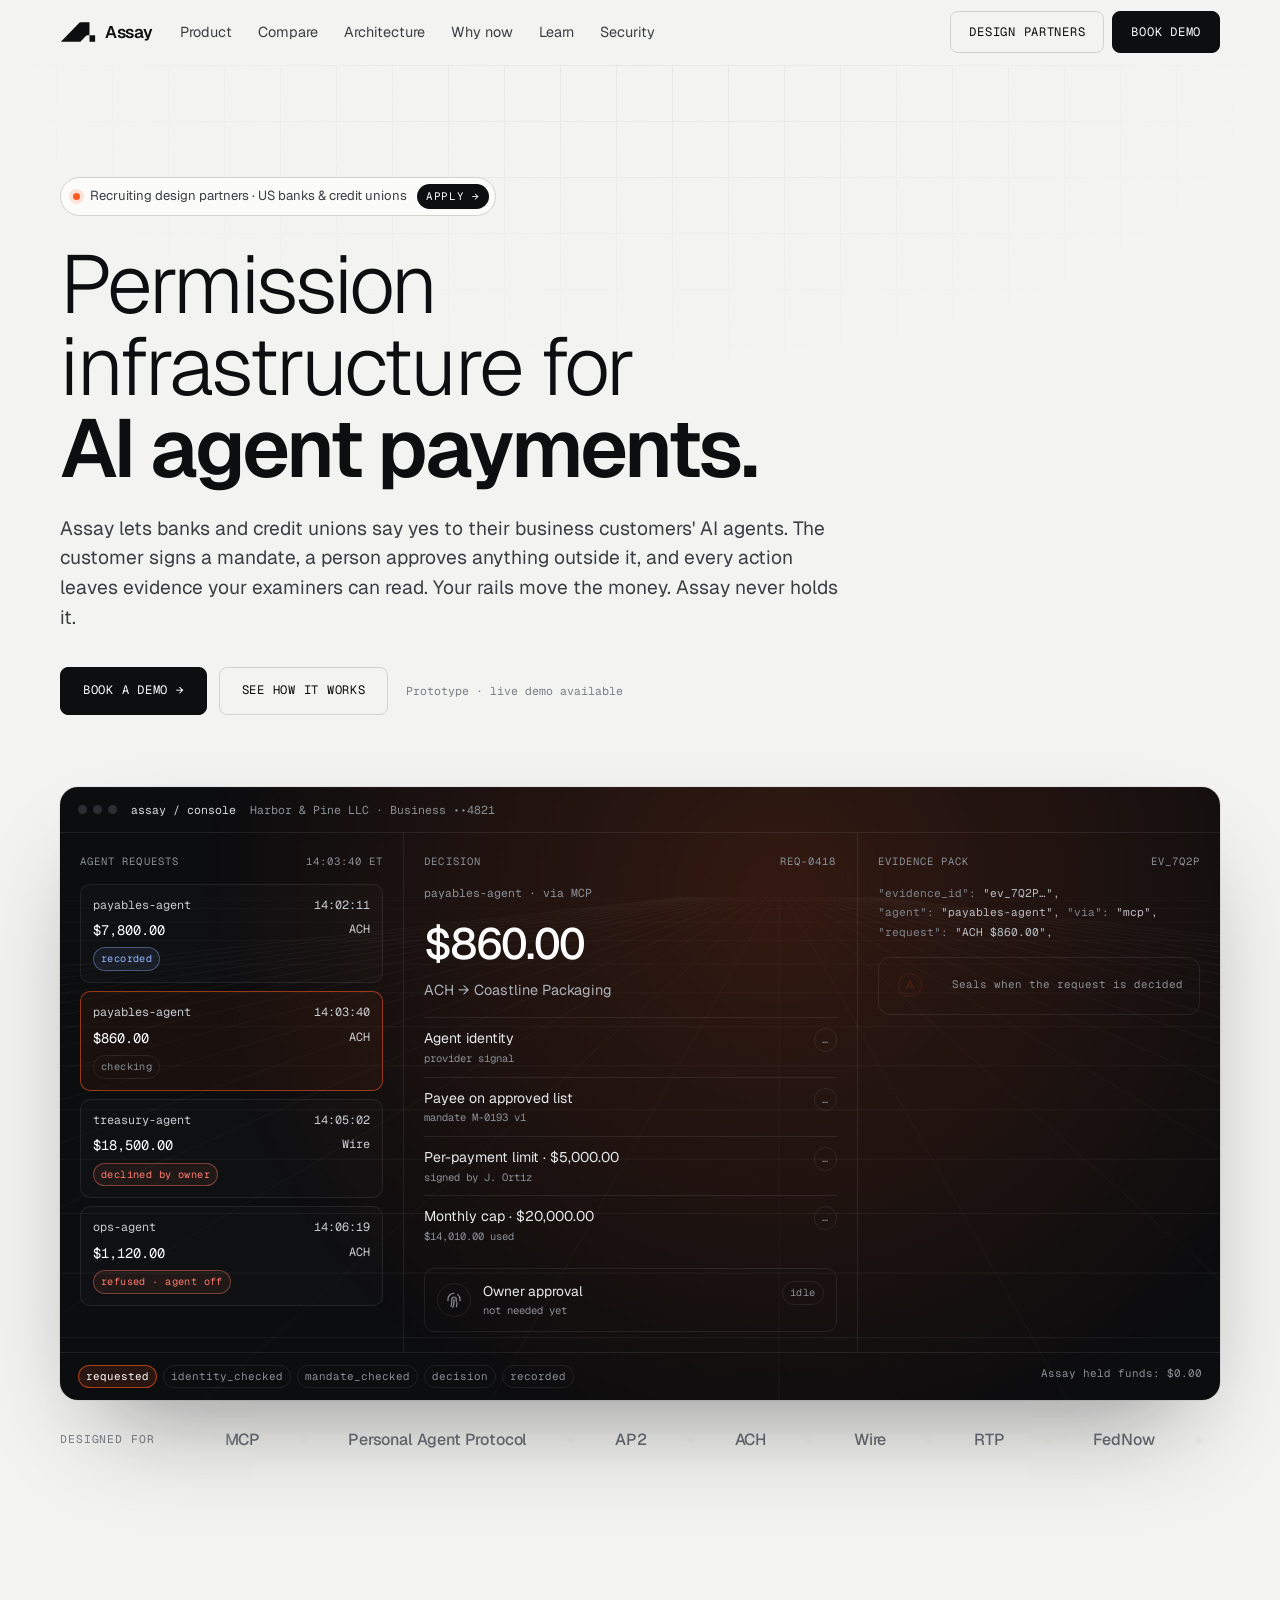
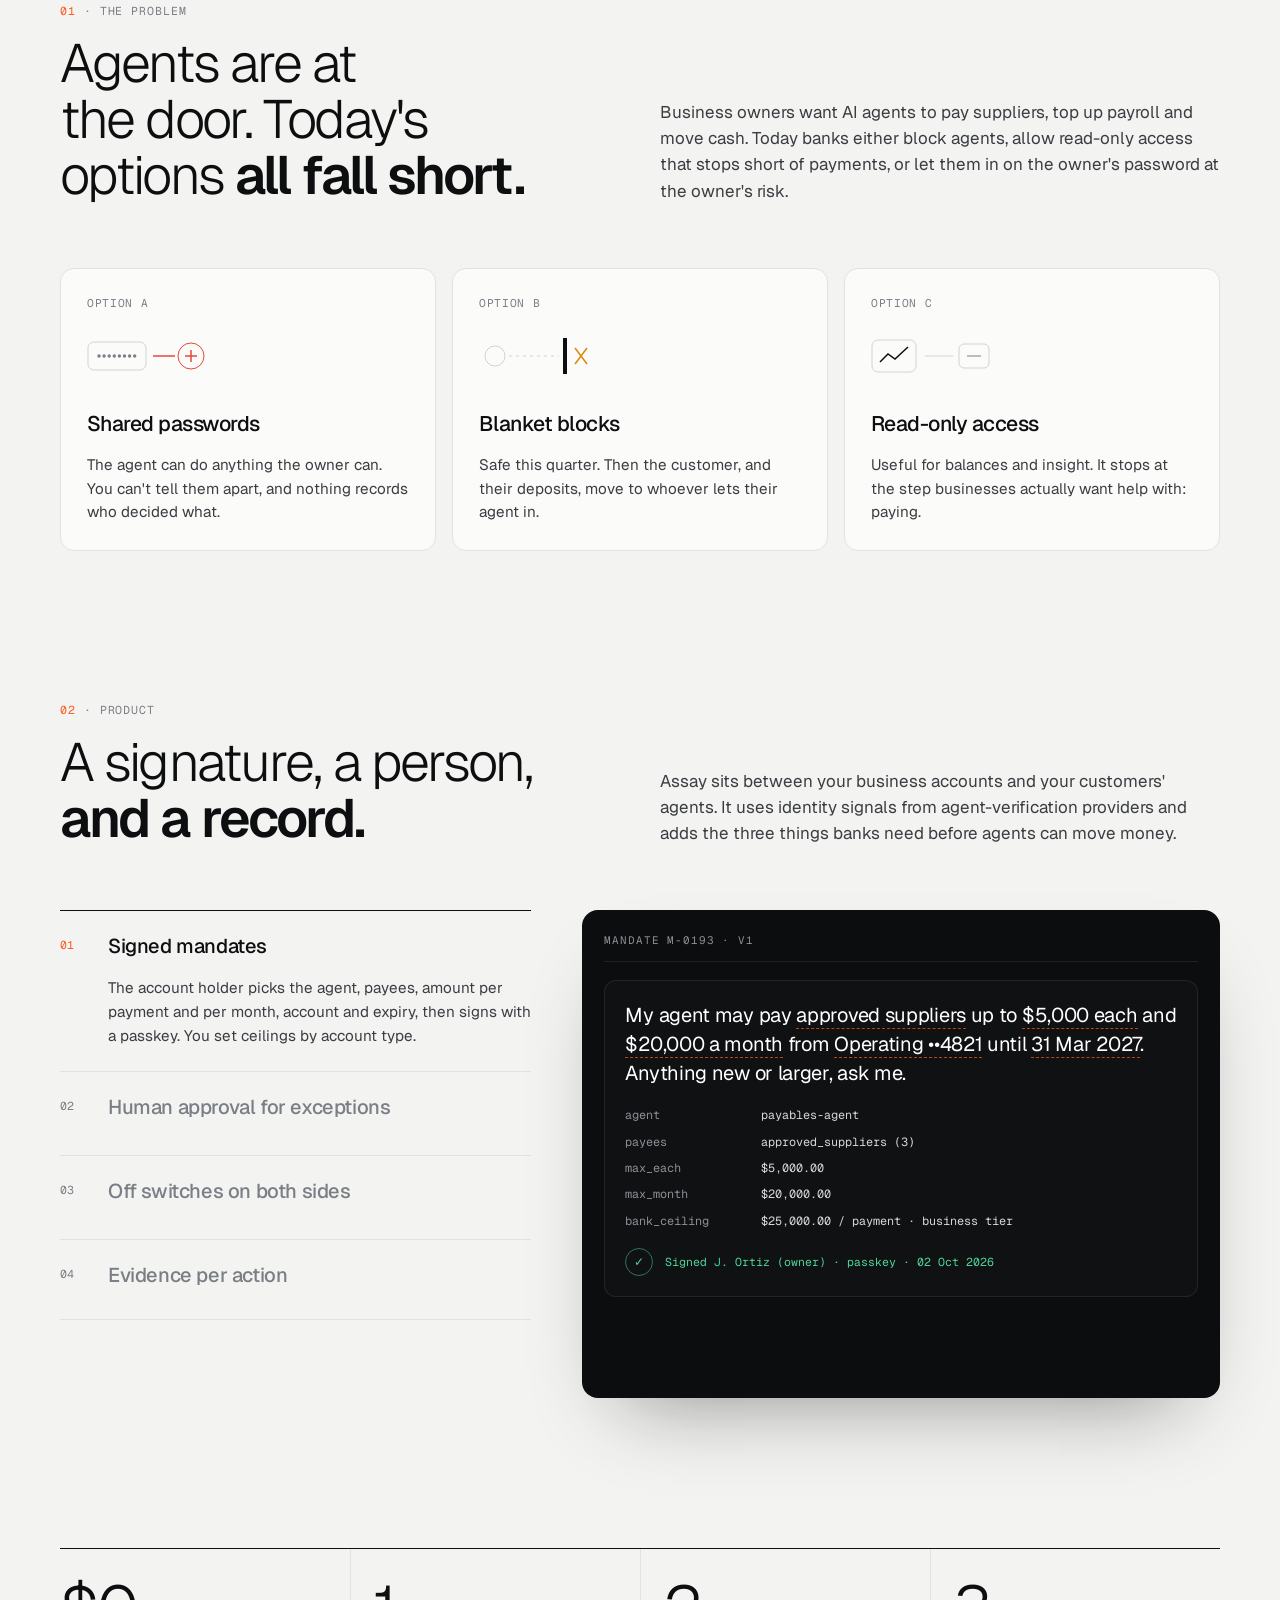
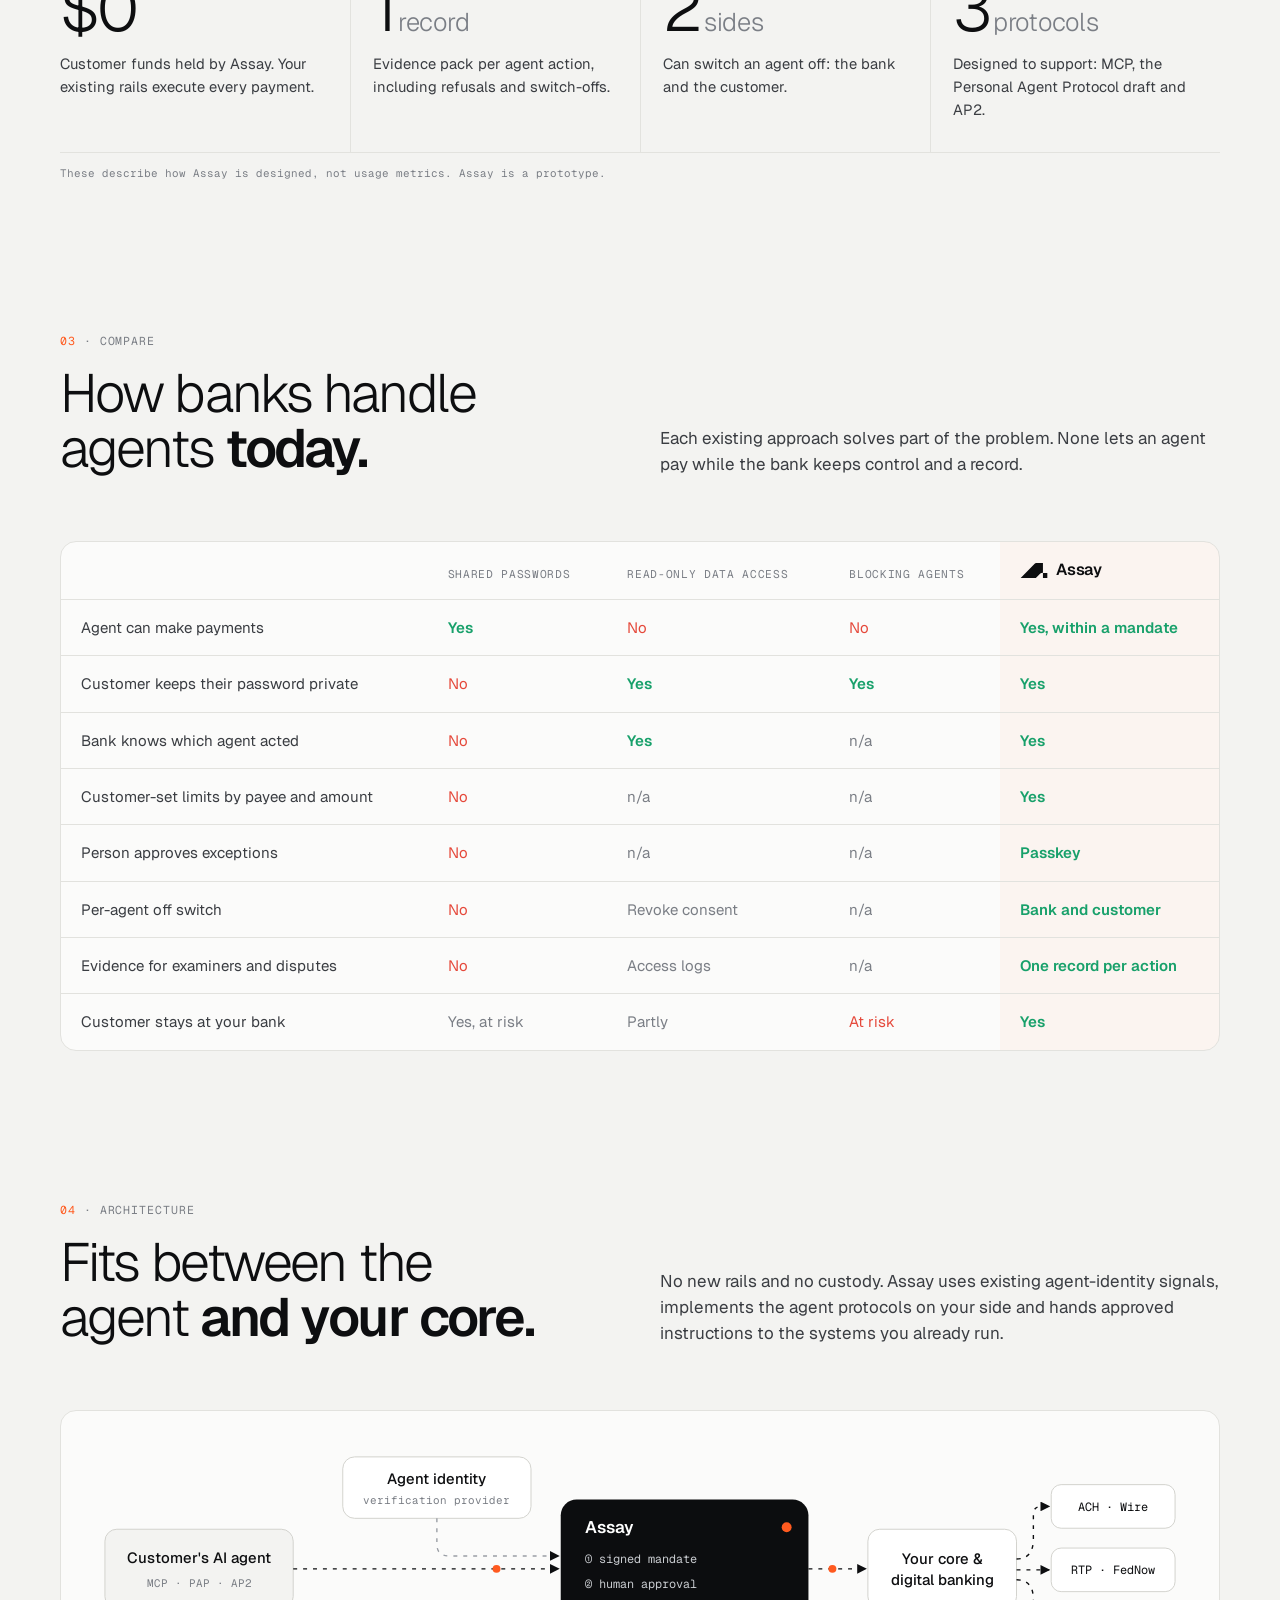
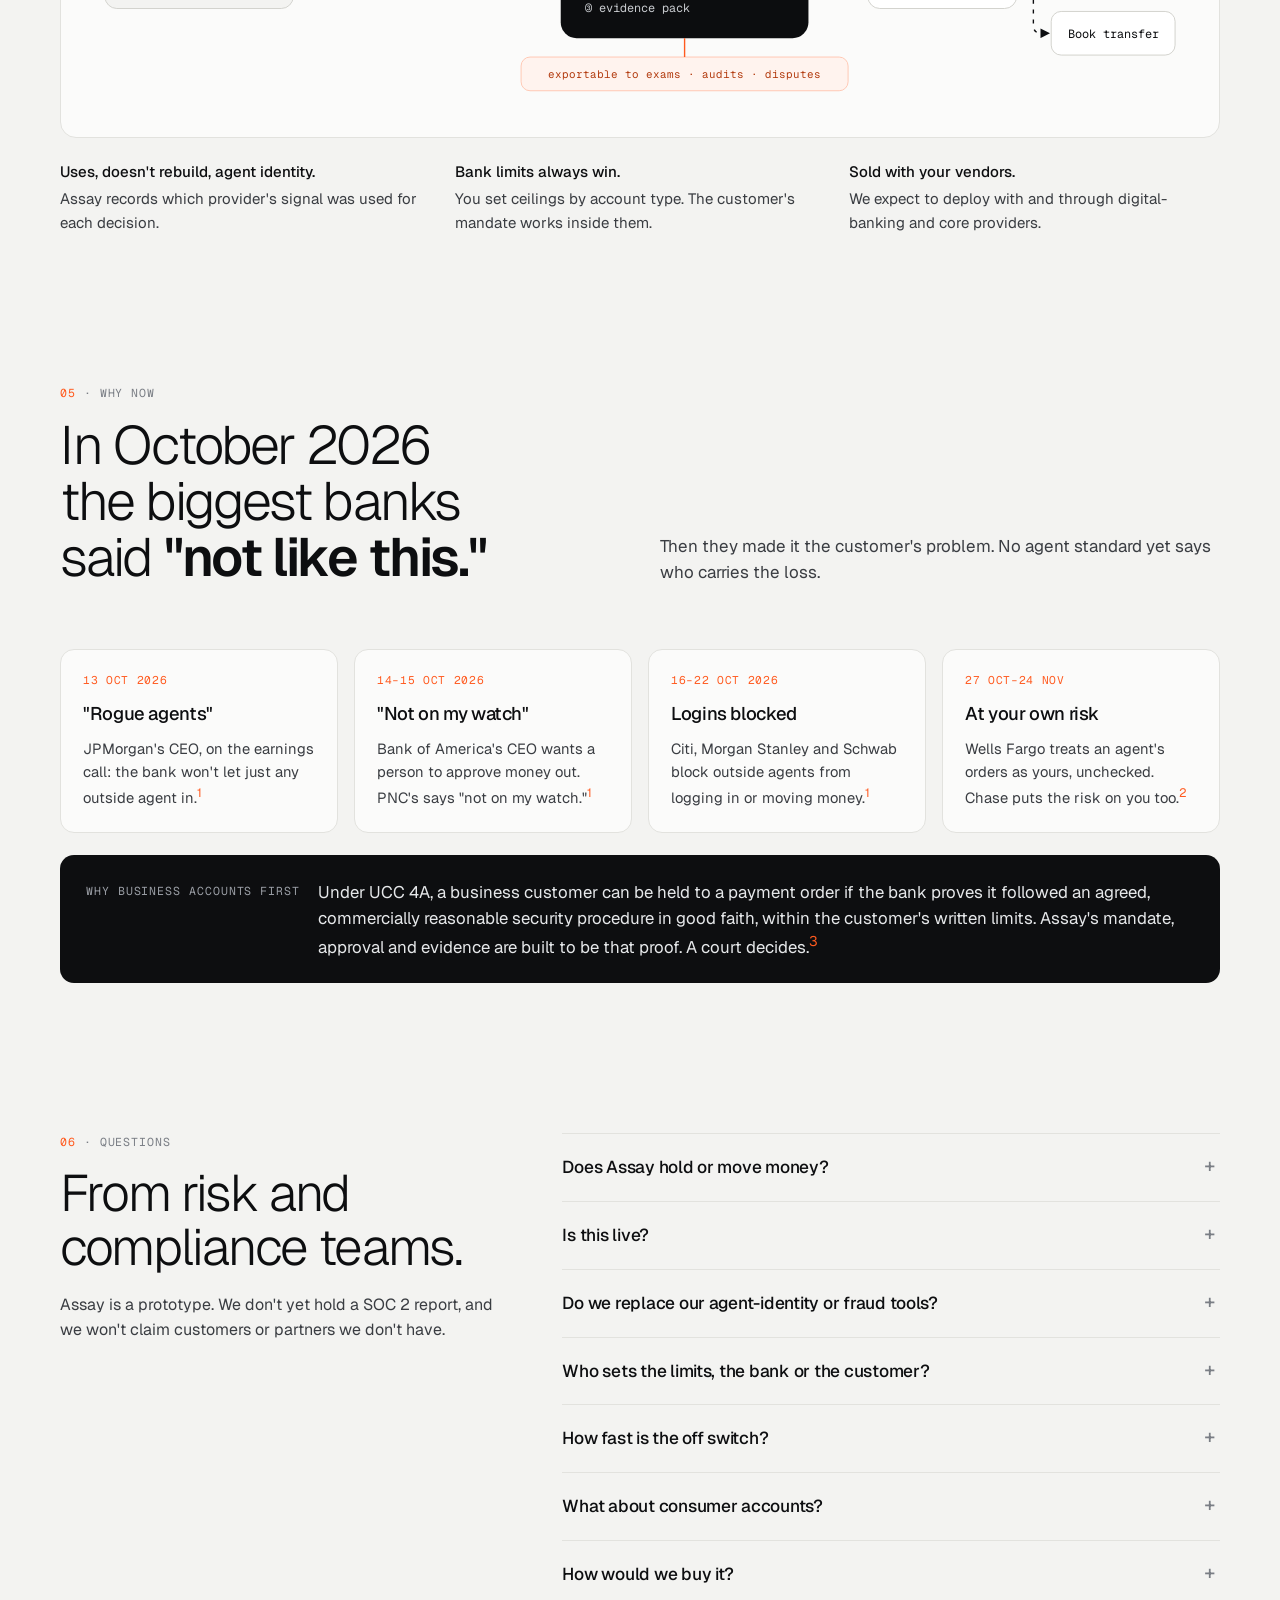
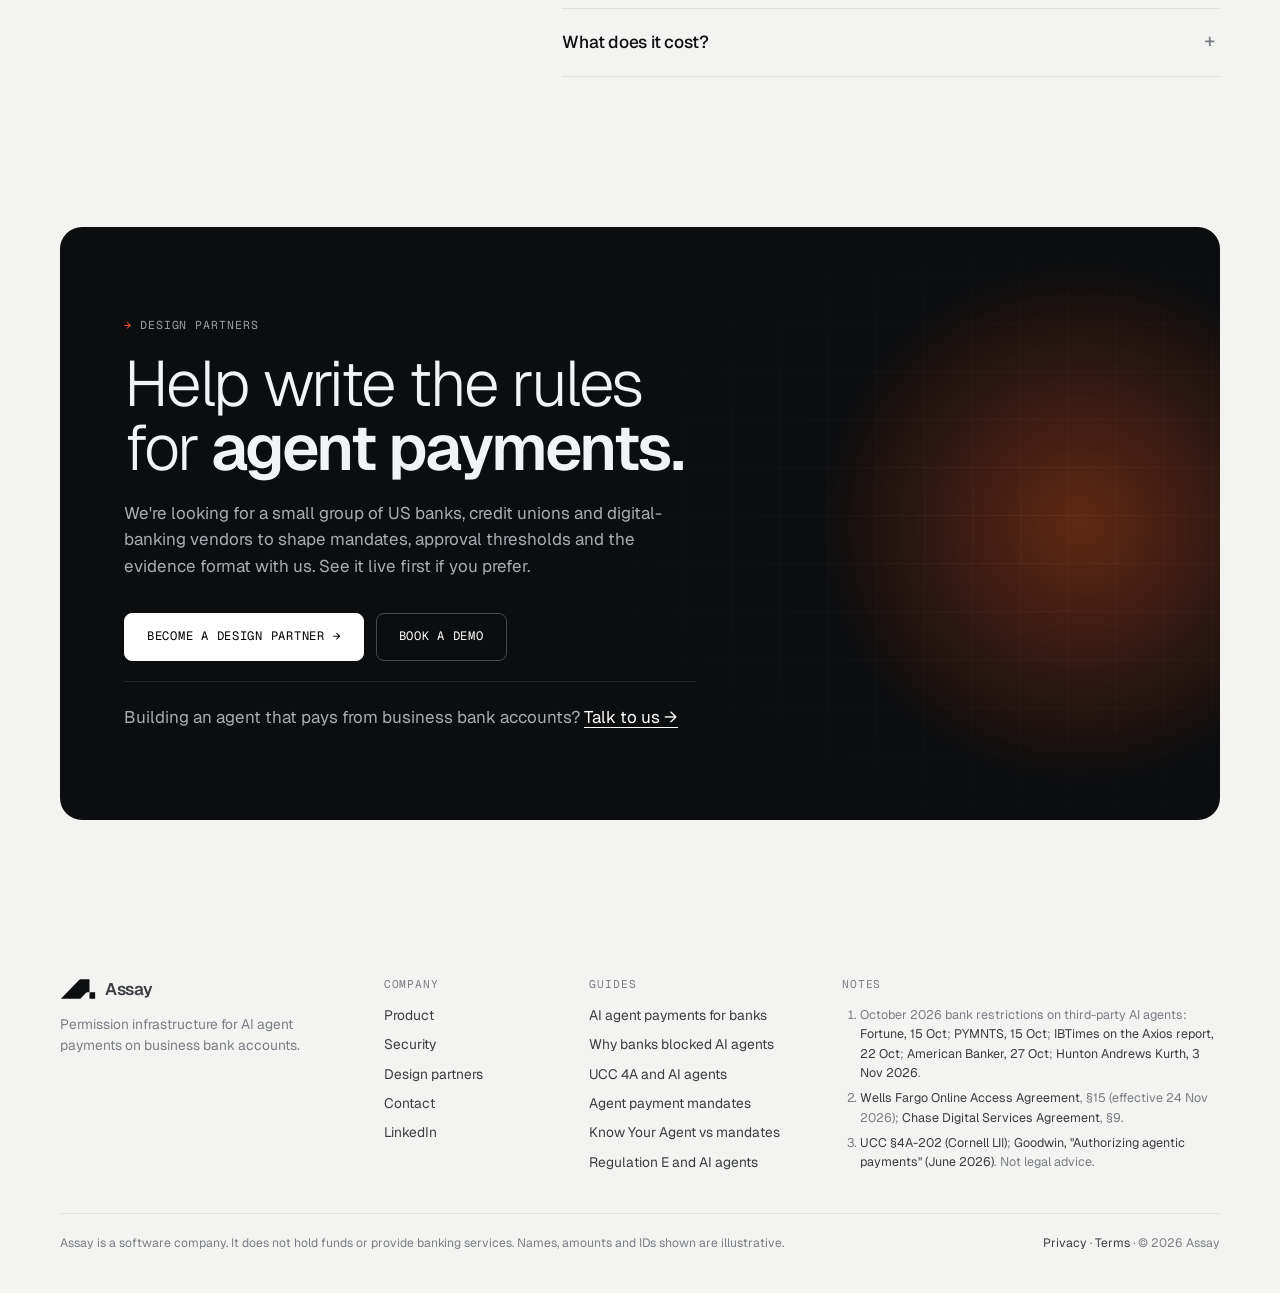
==== commit 4e109de6: "Update Why now, demo mandate numbers and guides with November 2026 facts Why now: four cards naming " ====
--- a/index.html
+++ b/index.html
@@ -35,7 +35,7 @@
   {"@type":"Question","name":"Does Assay hold or move money?","acceptedAnswer":{"@type":"Answer","text":"No. Assay decides whether an agent's request may proceed and records what happened. Approved instructions go to the bank's existing payment rails."}},
   {"@type":"Question","name":"Is Assay live?","acceptedAnswer":{"@type":"Answer","text":"Not yet. Assay is a prototype with a live demo, and is recruiting design partners before any pilot."}},
   {"@type":"Question","name":"Who sets the limits for an AI agent, the bank or the customer?","acceptedAnswer":{"@type":"Answer","text":"Both. The bank sets ceilings by account type. The customer signs a mandate within them. Neither can exceed what the other allows."}},
-  {"@type":"Question","name":"Why start with business accounts?","acceptedAnswer":{"@type":"Answer","text":"Business payments are governed by UCC Article 4A, which recognises agreed, commercially reasonable security procedures. Assay's mandate, approval and evidence are built to be that procedure for agent payments."}},
+  {"@type":"Question","name":"Why start with business accounts?","acceptedAnswer":{"@type":"Answer","text":"Reg E largely puts the loss on a consumer who shares their login. Under UCC 4A, a business customer can be held to a payment order if the bank proves it followed an agreed, commercially reasonable security procedure in good faith, within the customer's written limits. Assay's mandate, approval and evidence are built to be that proof. A court decides."}},
   {"@type":"Question","name":"Which agent protocols does Assay support?","acceptedAnswer":{"@type":"Answer","text":"Assay is designed for MCP, the Personal Agent Protocol draft and AP2, and uses identity signals from existing agent-verification providers."}}
  ]}
 ]}
@@ -394,7 +394,7 @@
           <section class="detail">
             <div class="colh"><span>Decision</span><span id="rid">REQ-0417</span></div>
             <div class="who" id="dwho">payables-agent · via MCP</div>
-            <div class="big" id="damt">$2,340.00</div>
+            <div class="big" id="damt">$7,800.00</div>
             <div class="to" id="dto">ACH → Harbor Linen Supply</div>
             <ul class="checks" id="dchecks"></ul>
             <div class="appr" id="dappr"><span class="k"><svg aria-hidden="true"><use href="#fp"/></svg></span><div><span id="dapq">Owner approval</span><small id="daps">not needed yet</small></div><span class="st" id="dapc">idle</span></div>
@@ -417,7 +417,7 @@
     <div class="wrap">
       <div class="sec-top rv">
         <div><div class="kicker"><i>01</i> · The problem</div><h2>Agents are at the door. Today's options <b>all fall short.</b></h2></div>
-        <p>Business owners want AI agents to pay suppliers, top up payroll and move cash. Today banks either let agents log in with the owner's password, block them, or allow read-only access that stops short of payments.</p>
+        <p>Business owners want AI agents to pay suppliers, top up payroll and move cash. Today banks either block agents, allow read-only access that stops short of payments, or let them in on the owner's password at the owner's risk.</p>
       </div>
       <div class="cards3">
         <div class="card rv"><span class="n">OPTION A</span><div class="glyph"><svg width="120" height="44" viewBox="0 0 120 44" aria-hidden="true"><rect x="1" y="8" width="58" height="28" rx="6" fill="none" stroke="#D3D3CE"/><circle cx="12.0" cy="22" r="1.7" fill="#7A7E85"/><circle cx="17.1" cy="22" r="1.7" fill="#7A7E85"/><circle cx="22.2" cy="22" r="1.7" fill="#7A7E85"/><circle cx="27.3" cy="22" r="1.7" fill="#7A7E85"/><circle cx="32.4" cy="22" r="1.7" fill="#7A7E85"/><circle cx="37.5" cy="22" r="1.7" fill="#7A7E85"/><circle cx="42.6" cy="22" r="1.7" fill="#7A7E85"/><circle cx="47.7" cy="22" r="1.7" fill="#7A7E85"/><path d="M66 22h22" stroke="#E5483A" stroke-width="1.5"/><circle cx="104" cy="22" r="13" fill="none" stroke="#E5483A"/><path d="M98 22h12M104 16v12" stroke="#E5483A" stroke-width="1.5"/></svg></div><h3>Shared passwords</h3><p>The agent can do anything the owner can. You can't tell them apart, and nothing records who decided what.</p></div>
@@ -443,10 +443,10 @@
         </div>
         <div class="screen rv">
           <div class="pane on" id="p0" role="tabpanel" aria-labelledby="t0">
-            <div class="sc-h"><span>Mandate M-0193 · v2</span></div>
+            <div class="sc-h"><span>Mandate M-0193 · v1</span></div>
             <div class="mandate-doc">
-              <p class="q">My agent may pay <u>approved suppliers</u> up to <u>$2,000 each</u> and <u>$15,000 a month</u> from <u>Operating ••4821</u> until <u>31 Mar 2027</u>. Anything new or larger, ask me.</p>
-              <dl class="kv"><dt>agent</dt><dd>payables-agent</dd><dt>payees</dt><dd>approved_suppliers (14)</dd><dt>max_each</dt><dd>$2,000.00</dd><dt>max_month</dt><dd>$15,000.00</dd><dt>bank_ceiling</dt><dd>$25,000.00 / month · business tier</dd></dl>
+              <p class="q">My agent may pay <u>approved suppliers</u> up to <u>$5,000 each</u> and <u>$20,000 a month</u> from <u>Operating ••4821</u> until <u>31 Mar 2027</u>. Anything new or larger, ask me.</p>
+              <dl class="kv"><dt>agent</dt><dd>payables-agent</dd><dt>payees</dt><dd>approved_suppliers (3)</dd><dt>max_each</dt><dd>$5,000.00</dd><dt>max_month</dt><dd>$20,000.00</dd><dt>bank_ceiling</dt><dd>$25,000.00 / payment · business tier</dd></dl>
               <div class="sig"><i>✓</i>Signed J. Ortiz (owner) · passkey · 02 Oct 2026</div>
             </div>
           </div>
@@ -454,8 +454,8 @@
             <div class="sc-h"><span>Approval request</span></div>
             <div class="phone">
               <div class="nt">Harbor &amp; Pine LLC · Assay</div>
-              <h4>Approve $2,340.00?</h4>
-              <p>payables-agent wants to pay Harbor Linen Supply. This is $340.00 over your per-payment limit.</p>
+              <h4>Approve $7,800.00?</h4>
+              <p>payables-agent wants to pay Harbor Linen Supply. This is $2,800.00 over your per-payment limit.</p>
               <div class="fid"><svg aria-hidden="true"><use href="#fp"/></svg></div>
               <div class="b2"><span>Decline</span><span>Approve</span></div>
             </div>
@@ -474,13 +474,13 @@
             <div class="sc-h"><span>Evidence ev_7Q2M…K9</span></div>
             <dl class="kv" style="margin-top:0;font-size:.78rem;grid-template-columns:110px minmax(0,1fr)">
               <dt>agent</dt><dd>payables-agent · identity: verified · provider recorded</dd>
-              <dt>request</dt><dd>ACH $2,340.00 → Harbor Linen Supply · 14:02:11 ET</dd>
-              <dt>mandate</dt><dd>M-0193 v2 · signed J. Ortiz · passkey</dd>
+              <dt>request</dt><dd>ACH $7,800.00 → Harbor Linen Supply · 14:02:11 ET</dd>
+              <dt>mandate</dt><dd>M-0193 v1 · signed J. Ortiz · passkey</dd>
               <dt>checks</dt><dd>payee ✓ · per-payment limit ✕ · monthly cap ✓</dd>
               <dt>decision</dt><dd>approval_required</dd>
               <dt>approval</dt><dd>J. Ortiz · passkey · 14:02:38 ET</dd>
               <dt>execution</dt><dd>sent to bank ACH rail · Assay held no funds</dd>
-              <dt>hash</dt><dd>sha256 9f2c…e41a</dd>
+              <dt>hash</dt><dd>sha256 9f3c…e21a</dd>
             </dl>
             <div class="sig" style="color:var(--signal)"><i style="border-color:rgba(255,90,31,.6)">◆</i>Exportable for exams, audits and disputes</div>
           </div>
@@ -586,15 +586,15 @@
     <div class="wrap">
       <div class="sec-top rv">
         <div><div class="kicker"><i>05</i> · Why now</div><h2>In October 2026 the biggest banks said <b>"not like this."</b></h2></div>
-        <p>Nobody has said how. The standards for agent access don't yet cover mandates, approvals, evidence or liability.</p>
+        <p>Then they made it the customer's problem. No agent standard yet says who carries the loss.</p>
       </div>
       <div class="tl">
-        <div class="ti rv"><span class="d">13 OCT 2026</span><h3>"Rogue agents"</h3><p>JPMorgan's CEO says the bank won't let just any outside agent in, per press reports.<sup><a href="#n1">1</a></sup></p></div>
-        <div class="ti rv"><span class="d">14 OCT 2026</span><h3>A person in the loop</h3><p>Bank of America's CEO says a person should approve money leaving an account.<sup><a href="#n1">1</a></sup></p></div>
-        <div class="ti rv"><span class="d">MID-OCT 2026</span><h3>Read-only</h3><p>Several of the largest US banks restrict outside agents to read-only access.<sup><a href="#n1">1</a></sup></p></div>
-        <div class="ti rv"><span class="d">STILL OPEN</span><h3>No standard</h3><p>The Personal Agent Protocol draft lists payments and signed approvals as open work.<sup><a href="#n4">4</a> <a href="#n5">5</a></sup></p></div>
-      </div>
-      <div class="law rv"><span class="kicker">Why business accounts first</span><p>Under UCC 4A, a business customer is bound by a payment order when the bank followed an agreed, commercially reasonable security procedure in good faith. Assay's mandate, approval and evidence are built to be that procedure for agent payments. Your counsel decides.<sup><a href="#n3">3</a></sup></p></div>
+        <div class="ti rv"><span class="d">13 OCT 2026</span><h3>"Rogue agents"</h3><p>JPMorgan's CEO, on the earnings call: the bank won't let just any outside agent in.<sup><a href="#n1">1</a></sup></p></div>
+        <div class="ti rv"><span class="d">14–15 OCT 2026</span><h3>"Not on my watch"</h3><p>Bank of America's CEO wants a person to approve money out. PNC's says "not on my watch."<sup><a href="#n1">1</a></sup></p></div>
+        <div class="ti rv"><span class="d">16–22 OCT 2026</span><h3>Logins blocked</h3><p>Citi, Morgan Stanley and Schwab block outside agents from logging in or moving money.<sup><a href="#n1">1</a></sup></p></div>
+        <div class="ti rv"><span class="d">27 OCT–24 NOV</span><h3>At your own risk</h3><p>Wells Fargo treats an agent's orders as yours, unchecked. Chase puts the risk on you too.<sup><a href="#n2">2</a></sup></p></div>
+      </div>
+      <div class="law rv"><span class="kicker">Why business accounts first</span><p>Under UCC 4A, a business customer can be held to a payment order if the bank proves it followed an agreed, commercially reasonable security procedure in good faith, within the customer's written limits. Assay's mandate, approval and evidence are built to be that proof. A court decides.<sup><a href="#n3">3</a></sup></p></div>
     </div>
   </section>
 
@@ -609,7 +609,7 @@
         <details><summary>Do we replace our agent-identity or fraud tools?</summary><p>No. Assay uses identity signals from existing agent-verification providers and sits alongside your fraud and payment controls.</p></details>
         <details><summary>Who sets the limits, the bank or the customer?</summary><p>Both. You set ceilings by account type. The customer signs a mandate within them. Neither can exceed what the other allows.</p></details>
         <details><summary>How fast is the off switch?</summary><p>Immediate for new requests. One agent, one customer's agents or all agents. Customers can switch off their own.</p></details>
-        <details><summary>What about consumer accounts?</summary><p>Not first. Consumer liability for agent payments under Reg E is less settled. We start where the rules are clearest.</p></details>
+        <details><summary>What about consumer accounts?</summary><p>Not first. Reg E largely puts the loss on a consumer who shares their login. UCC 4A gives business accounts a procedure a bank can prove.</p></details>
         <details><summary>How would we buy it?</summary><p>We expect to work with and through your digital-banking and core providers. If you're one of them, talk to us.</p></details>
         <details><summary>What does it cost?</summary><p>We'll set pricing with our design partners.</p></details>
       </div>
@@ -637,11 +637,9 @@
       <div><h4>Company</h4><ul><li><a href="#product">Product</a></li><li><a href="#security" data-sheet="security">Security</a></li><li><a href="#design-partners" data-sheet="design-partners">Design partners</a></li><li><a href="#top" data-contact="demo">Contact</a></li><li><a href="https://www.linkedin.com/company/assayfinance/" target="_blank" rel="noopener">LinkedIn</a></li></ul></div>
       <div><h4>Guides</h4><ul><li><a href="/learn/ai-agent-payments-for-banks.html">AI agent payments for banks</a></li><li><a href="/learn/why-banks-blocked-ai-agents.html">Why banks blocked AI agents</a></li><li><a href="/learn/ucc-4a-ai-agent-payments.html">UCC 4A and AI agents</a></li><li><a href="/learn/ai-agent-payment-mandate.html">Agent payment mandates</a></li><li><a href="/learn/know-your-agent-vs-mandates.html">Know Your Agent vs mandates</a></li><li><a href="/learn/regulation-e-ai-agents.html">Regulation E and AI agents</a></li></ul></div>
       <div><h4>Notes</h4><ol>
-        <li id="n1">Press reports of October 2026 bank restrictions on third-party AI agents: <a href="https://fortune.com/2026/10/15/jamie-dimon-ai-agents-meta-muse-jpmorgan/" target="_blank" rel="noopener">Fortune, 15 Oct 2026</a>; <a href="https://www.retailbankerinternational.com/newsletters/us-banks-limit-ai-agents-access/" target="_blank" rel="noopener">Retail Banker International, 19 Oct 2026</a>.</li>
-        <li id="n2"><a href="https://www.fintechfutures.com/business-banking/grasshopper-partners-narmi-for-mcp-server-integration" target="_blank" rel="noopener">FinTech Futures</a>: read-only MCP access for business clients.</li>
-        <li id="n3"><a href="https://www.goodwinlaw.com/en/insights/publications/2026/06/insights-technology-aiml-authorizing-agentic-payments" target="_blank" rel="noopener">Goodwin, "Authorizing agentic payments" (June 2026)</a>. Not legal advice.</li>
-        <li id="n4"><a href="https://personalagentprotocol.org/docs/path-to-1" target="_blank" rel="noopener">Personal Agent Protocol, "Path to 1.0"</a>.</li>
-        <li id="n5"><a href="https://financialdataexchange.org/wp-content/uploads/2026/04/Exploration_Brief_Agentic_AI_Open_Finance_FDX.pdf" target="_blank" rel="noopener">FDX, Agentic AI exploration brief (April 2026)</a>.</li>
+        <li id="n1">October 2026 bank restrictions on third-party AI agents: <a href="https://fortune.com/2026/10/15/jamie-dimon-ai-agents-meta-muse-jpmorgan/" target="_blank" rel="noopener">Fortune, 15 Oct</a>; <a href="https://www.pymnts.com/?p=4316450" target="_blank" rel="noopener">PYMNTS, 15 Oct</a>; <a href="https://www.ibtimes.co.uk/us-banks-restrict-third-party-ai-agents-1827325" target="_blank" rel="noopener">IBTimes on the Axios report, 22 Oct</a>; <a href="https://www.americanbanker.com/news/banks-are-blocking-external-ai-agents-is-this-sustainable" target="_blank" rel="noopener">American Banker, 27 Oct</a>; <a href="https://www.hunton.com/insights/legal/major-banks-move-to-block-or-limit-customer-directed-ai-agents" target="_blank" rel="noopener">Hunton Andrews Kurth, 3 Nov 2026</a>.</li>
+        <li id="n2"><a href="https://www.wellsfargo.com/online-banking/online-access-agreement/upcoming/" target="_blank" rel="noopener">Wells Fargo Online Access Agreement</a>, §15 (effective 24 Nov 2026); <a href="https://static.chasecdn.com/content/dam/legal-agreements/library/en/dsa_la/versions/dsa_la.pdf" target="_blank" rel="noopener">Chase Digital Services Agreement</a>, §9.</li>
+        <li id="n3"><a href="https://www.law.cornell.edu/ucc/4A/4A-202" target="_blank" rel="noopener">UCC §4A-202 (Cornell LII)</a>; <a href="https://www.goodwinlaw.com/en/insights/publications/2026/06/insights-technology-aiml-authorizing-agentic-payments" target="_blank" rel="noopener">Goodwin, "Authorizing agentic payments" (June 2026)</a>. Not legal advice.</li>
       </ol></div>
     </div>
     <div class="disc"><span>Assay is a software company. It does not hold funds or provide banking services. Names, amounts and IDs shown are illustrative.</span><span><a href="/privacy.html">Privacy</a> · <a href="/terms.html">Terms</a> · © 2026 Assay</span></div>
@@ -662,12 +660,12 @@
 </aside>
 <aside class="sheet" id="sheet-security" aria-label="Security and principles">
   <button class="btn line x" type="button" data-close>Close</button>
-  <div class="kicker"><i>→</i> Security · Oct 2026</div>
+  <div class="kicker"><i>→</i> Security</div>
   <h2>Security <b>and principles.</b></h2>
   <p class="sub">What Assay is designed to do, what it will never do, and what we don't have yet.</p>
   <div class="blk"><h3>Never</h3><ul><li>Hold, pool or move customer money.</li><li>Ask a customer to share their banking password with an agent.</li><li>Let an agent act outside a signed mandate without a human approval.</li></ul></div>
   <div class="blk"><h3>How decisions are made</h3><ul><li>Refused unless a signed mandate allows it or a person approves it.</li><li>Mandates are signed with a passkey and expire. Approvals use passkeys.</li><li>Your own limits and controls still apply.</li></ul></div>
-  <div class="blk"><h3>Evidence</h3><p>Per action: agent identity signal, mandate version, checks run, approver and time, the instruction sent to your rails, and a hash so the record can be checked later.</p></div>
+  <div class="blk"><h3>Evidence</h3><p>Per action: agent identity signal, mandate version, checks run, approver and time, the instruction sent to your rails, and a SHA-256 hash chained to the record before, so any edit shows.</p></div>
   <div class="blk"><h3>Standards</h3><p>Designed for MCP, the Personal Agent Protocol draft and AP2. Where they don't yet cover mandates, approvals or evidence, we intend to contribute rather than fork.</p></div>
   <div class="blk"><h3>Not yet</h3><p>No SOC 2 report or other certification. No production deployments. Data-handling details are covered in the demo and will be published here before any pilot.</p></div>
   <div class="row"><button class="btn lg" type="button" data-contact="demo">Book a demo</button><button class="btn lg line" type="button" data-contact="security">Report a concern</button></div>
@@ -703,11 +701,11 @@
 
   /* ---------- live console ---------- */
   var REQS=[
-    {id:"REQ-0417",ev:"ev_7Q2M",agent:"payables-agent",via:"MCP",amt:"$2,340.00",rail:"ACH",to:"Harbor Linen Supply",time:"14:02:11",
-     checks:[["Agent identity","provider signal","ok","verified"],["Payee on approved list","mandate M-0193 v2","ok","pass"],["Per-payment limit · $2,000.00","signed by J. Ortiz","wait","over limit"],["Monthly cap · $15,000.00","$6,210.00 used","ok","pass"]],
+    {id:"REQ-0417",ev:"ev_7Q2M",agent:"payables-agent",via:"MCP",amt:"$7,800.00",rail:"ACH",to:"Harbor Linen Supply",time:"14:02:11",
+     checks:[["Agent identity","provider signal","ok","verified"],["Payee on approved list","mandate M-0193 v1","ok","pass"],["Per-payment limit · $5,000.00","signed by J. Ortiz","wait","over limit"],["Monthly cap · $20,000.00","$6,210.00 used","ok","pass"]],
      outcome:"approval",final:["rec","recorded"]},
     {id:"REQ-0418",ev:"ev_7Q2P",agent:"payables-agent",via:"MCP",amt:"$860.00",rail:"ACH",to:"Coastline Packaging",time:"14:03:40",
-     checks:[["Agent identity","provider signal","ok","verified"],["Payee on approved list","mandate M-0193 v2","ok","pass"],["Per-payment limit · $2,000.00","signed by J. Ortiz","ok","pass"],["Monthly cap · $15,000.00","$8,550.00 used","ok","pass"]],
+     checks:[["Agent identity","provider signal","ok","verified"],["Payee on approved list","mandate M-0193 v1","ok","pass"],["Per-payment limit · $5,000.00","signed by J. Ortiz","ok","pass"],["Monthly cap · $20,000.00","$14,010.00 used","ok","pass"]],
      outcome:"within",final:["ok","within mandate"]},
     {id:"REQ-0419",ev:"ev_7Q2R",agent:"treasury-agent",via:"AP2",amt:"$18,500.00",rail:"Wire",to:"Dunmore Freight (new payee)",time:"14:05:02",
      checks:[["Agent identity","provider signal","ok","verified"],["Payee on approved list","mandate M-0201","no","new payee"],["Per-payment limit · $10,000.00","signed by J. Ortiz","wait","over limit"],["Monthly cap · $40,000.00","$12,000.00 used","ok","pass"]],
